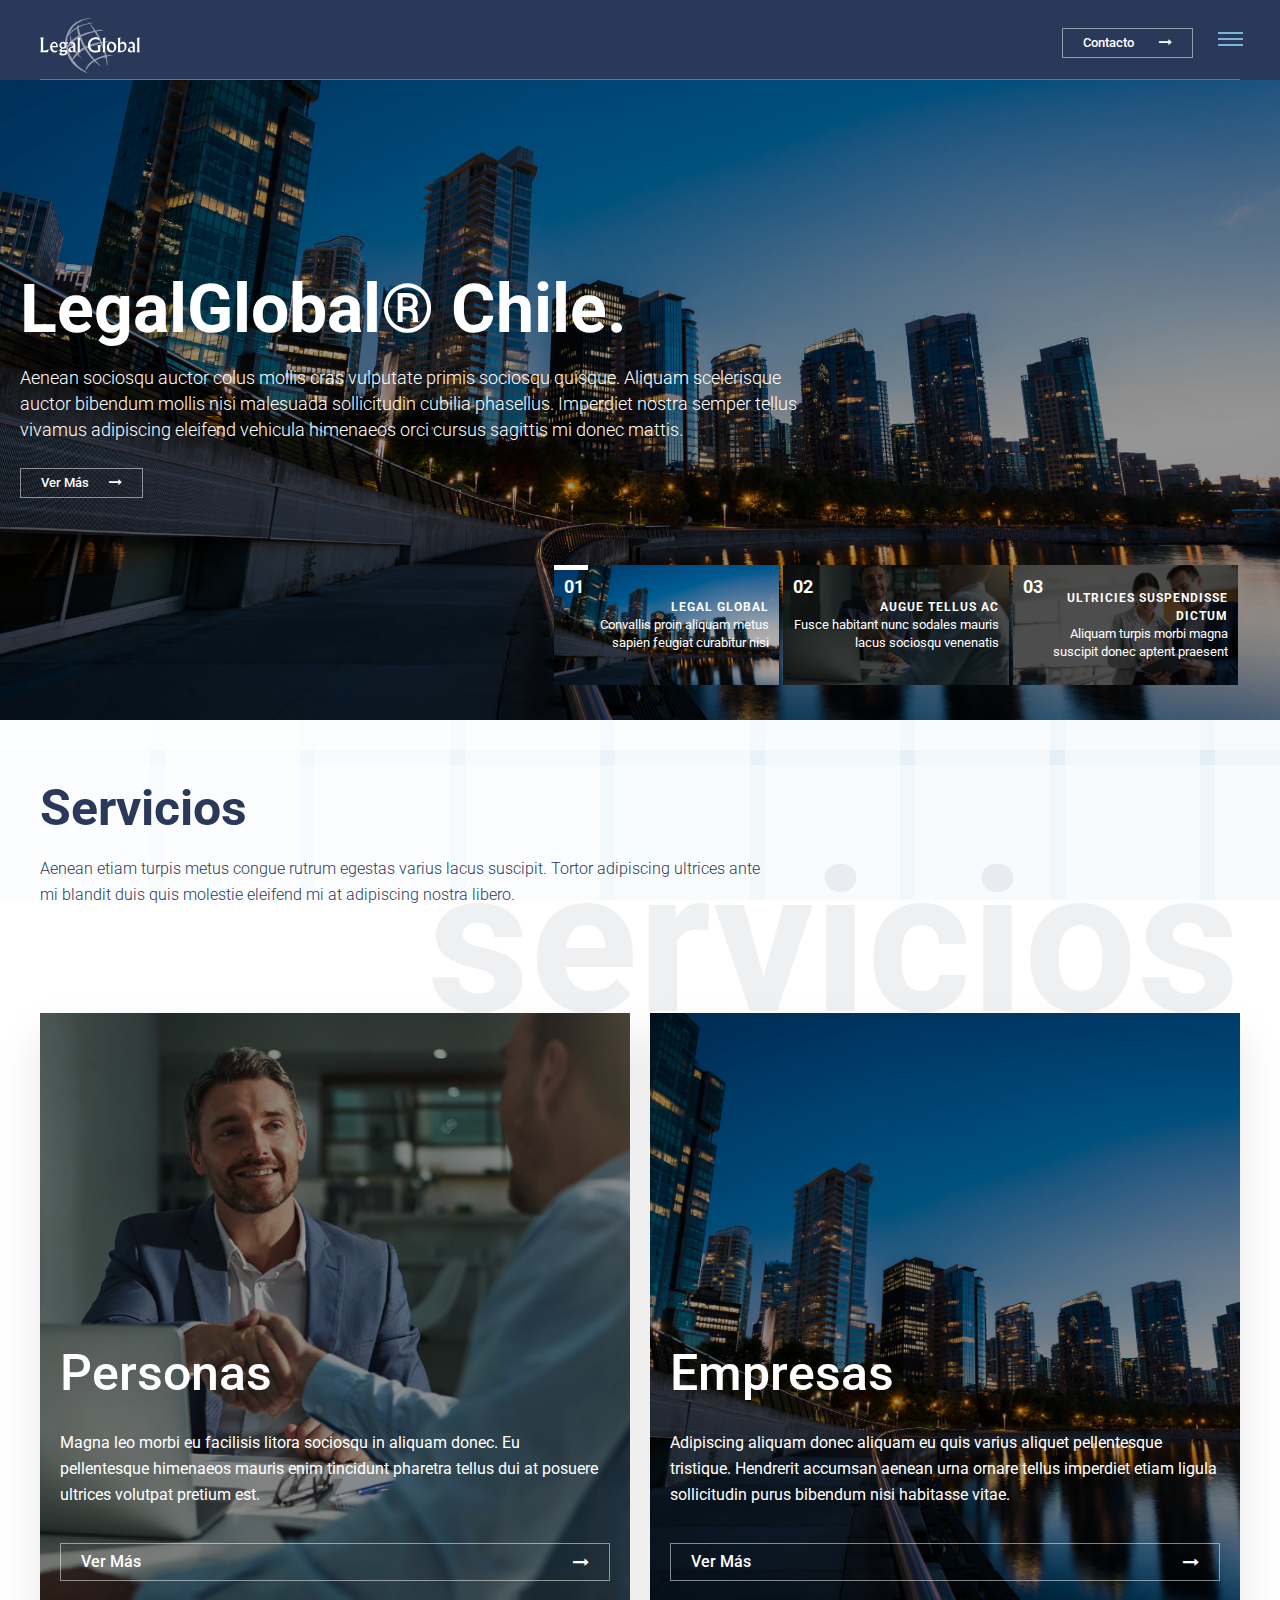
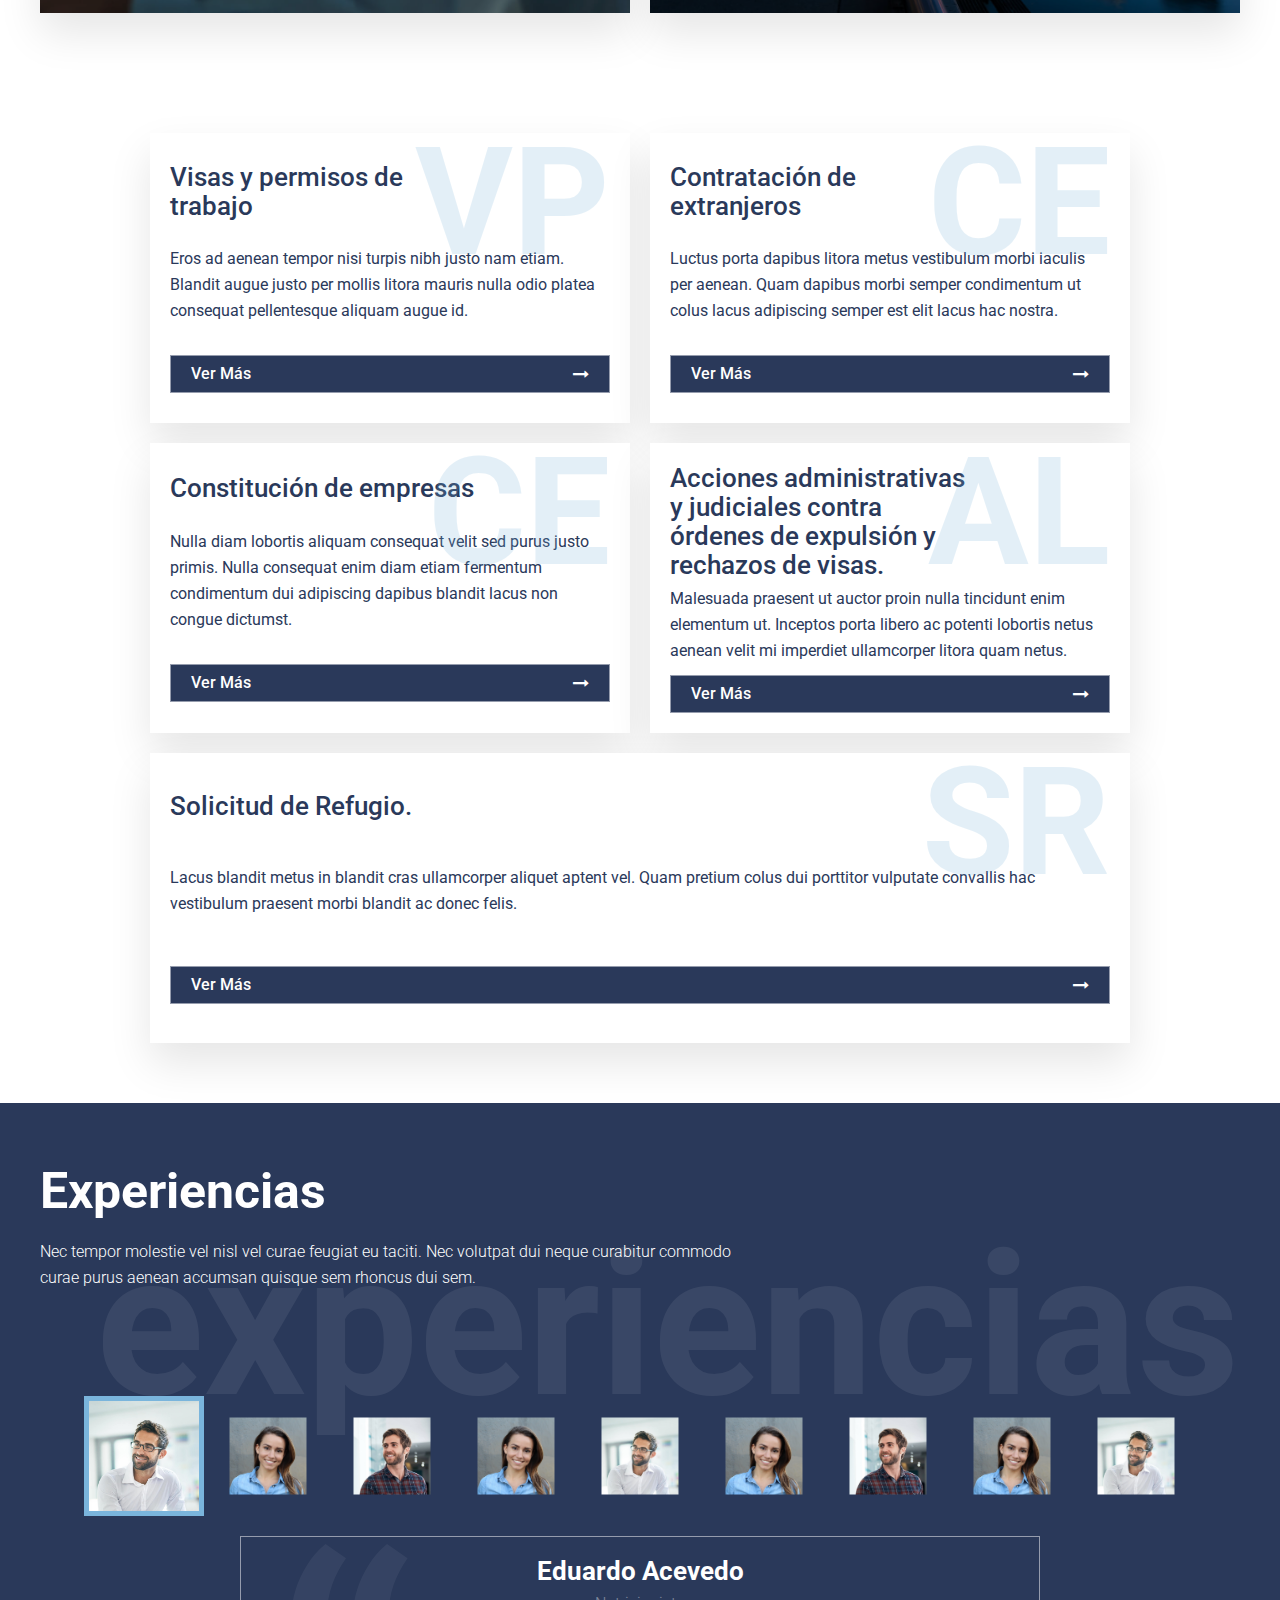
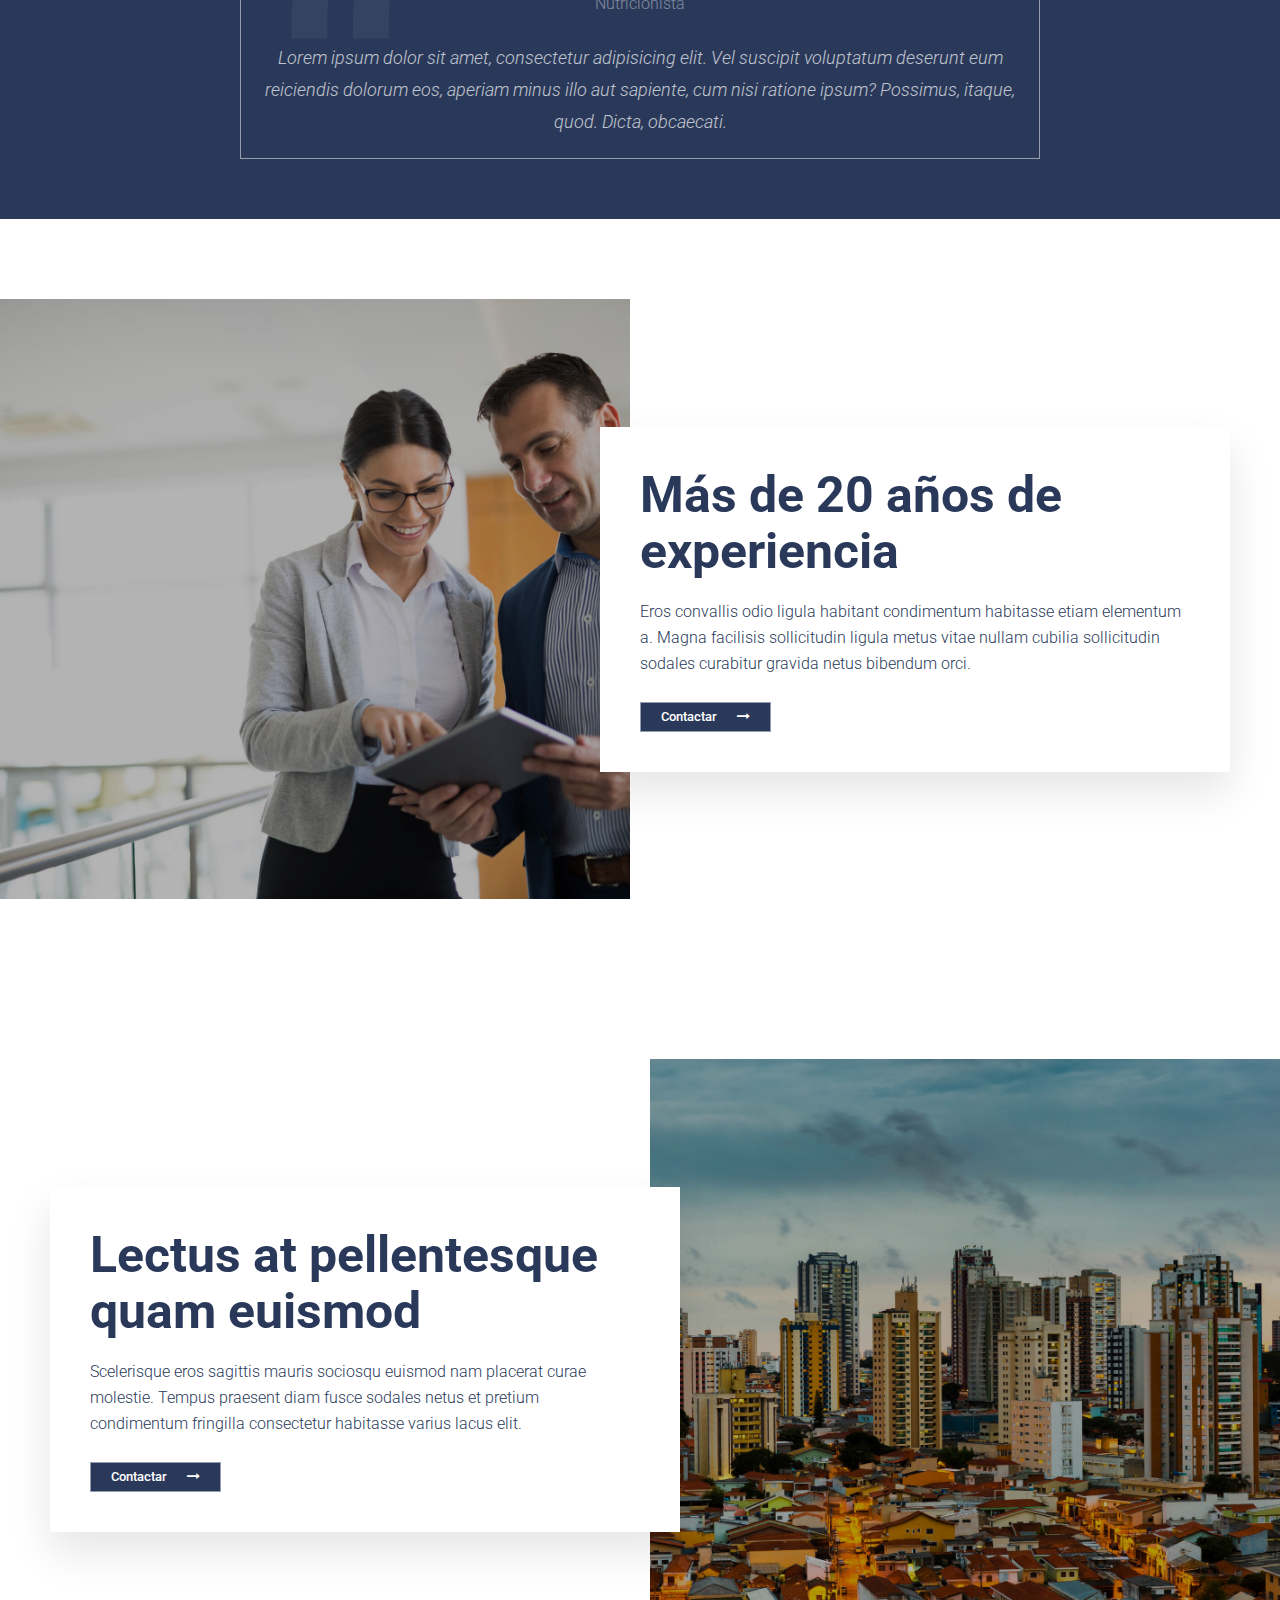
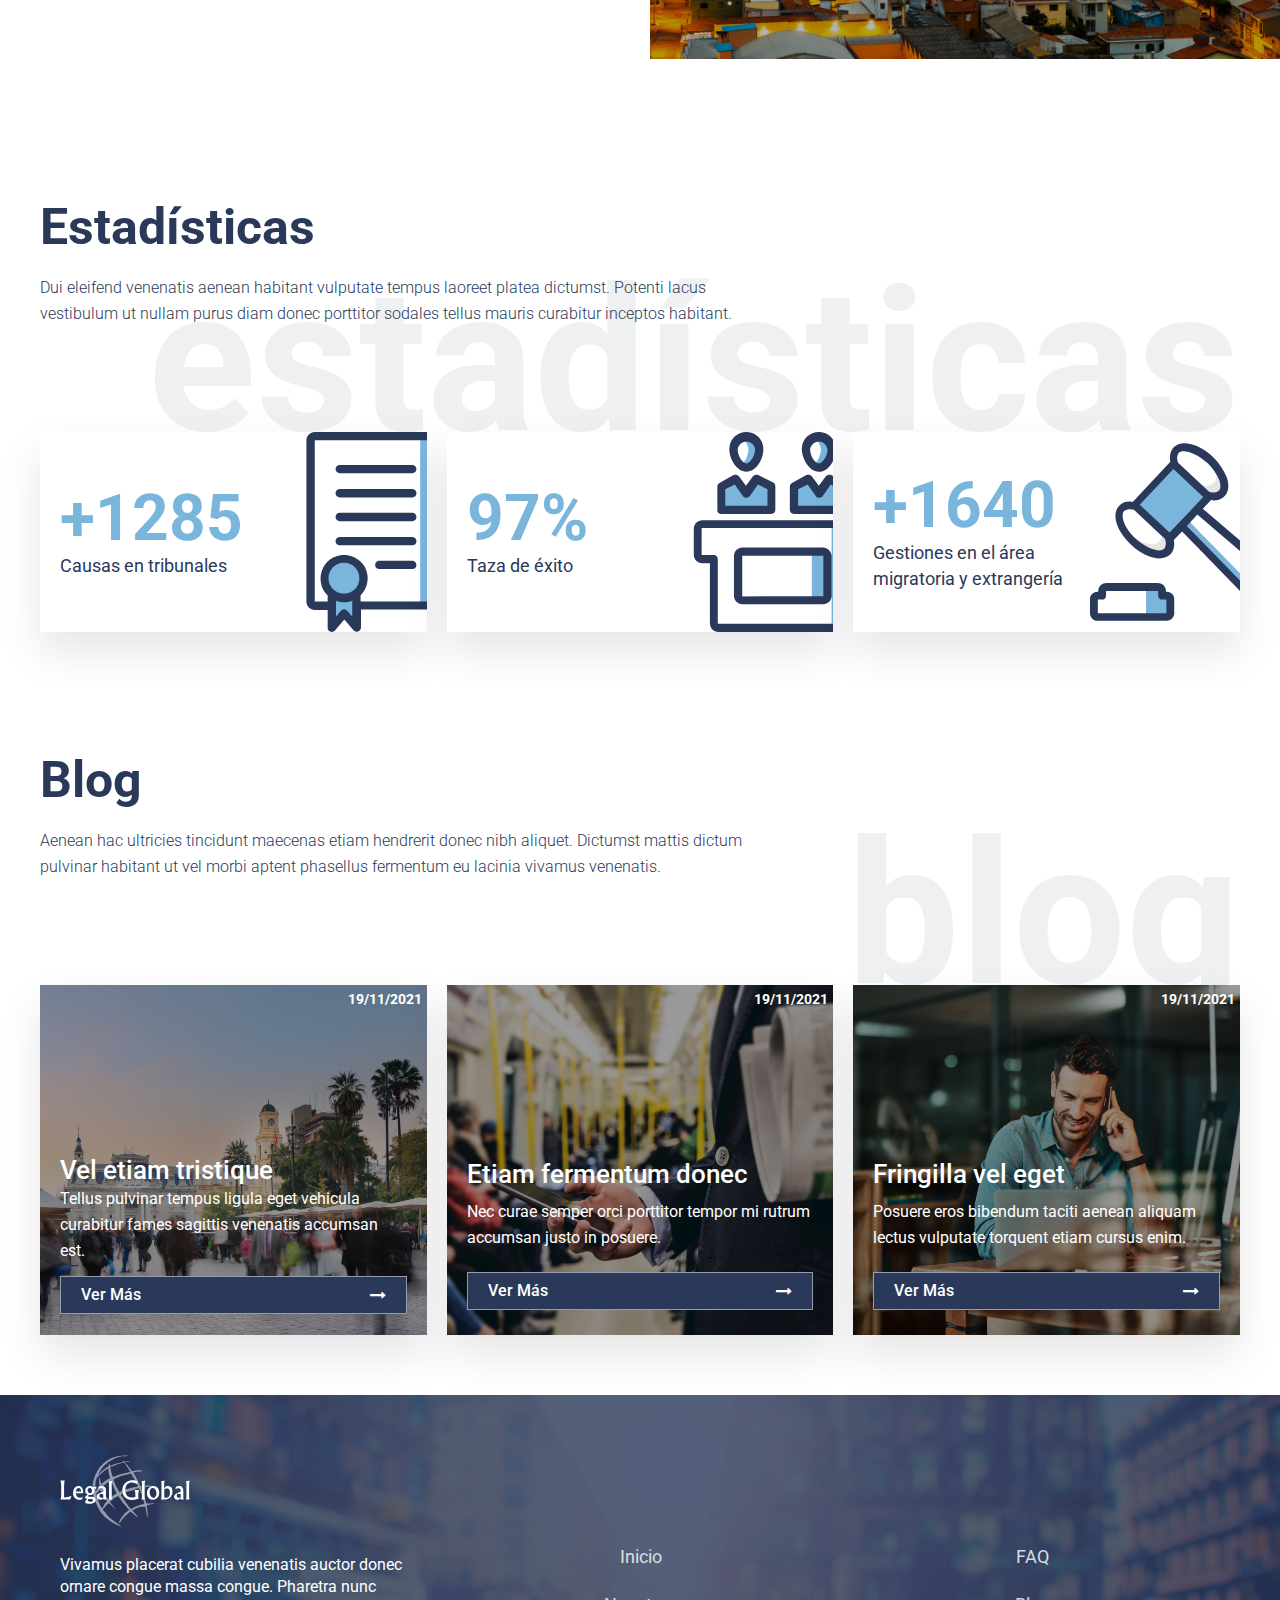
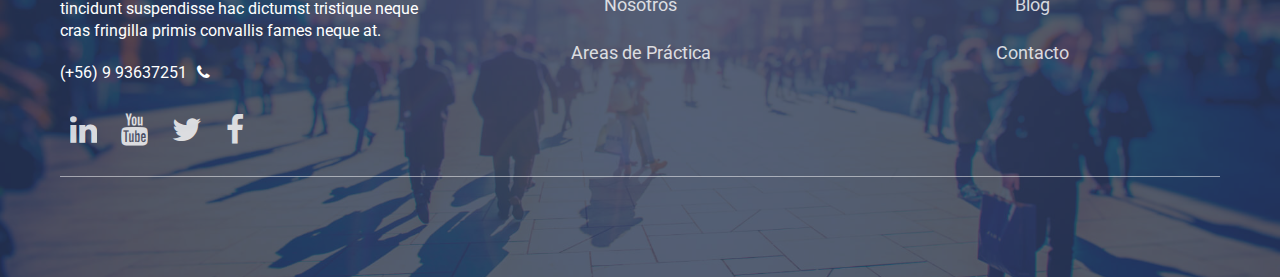
==== index.html @ b690dcd4 "fi" ====
<!DOCTYPE html>
<html lang="es">
  <head>
    <title>Legal Global</title>
    <meta charset="UTF-8">
    <link href="img/icons/favicon.png" rel="shortcut icon">
    <meta name="viewport" content="width=device-width, initial-scale=1, maximum-scale=1">
    <link href="css/main.css?v=54779" rel="stylesheet" type="text/css">
    <script src="js/main.js?v=54779" type="text/javascript"></script>
    <!-- Meta tags facebook-->
    <meta property="og:title" content="Growthost, más que un hosting, un buen servicio para empresas.">
    <meta property="og:description" content="Preocupese de su negocio, ya que nosotros nos preocupamos que el sitio web funcione de una manera rápida, segura y con el mejor performance posible.">
    <meta property="og:image" content="#">
    <!-- Meta tags twitter cards-->
    <meta name="twitter:card" content="summary_large_image">
    <meta name="twitter:title" content="Growthost, más que un hosting, un buen servicio para empresas.">
    <meta name="twitter:description" content="Preocupese de su negocio, ya que nosotros nos preocupamos que el sitio web funcione de una manera rápida, segura y con el mejor performance posible.">
    <meta name="twitter:image" content="#">
    <link rel="preconnect" href="https://fonts.gstatic.com">
    <link href="https://fonts.googleapis.com/css2?family=Roboto:wght@300;400;500;700&amp;display=swap" rel="stylesheet">
    <!--[if lt IE 9]> <script src="http://html5shiv.googlecode.com/svn/trunk/html5.js"></script> <![endif]-->
    
  </head>
  <body>
    <header>
      <div class="header__primary">
        <div class="header__wrap">
          <div class="header__inner">
            <div class="header__logo"><a href="index.html"><img src="img/icons/logo-legal-global.svg"></a></div>
            <div class="header__nav">
              <div class="header__nav__bg"></div>
              <div class="header__nav__nav">
                <div class="header__nav__close">
                  <div></div>
                  <div></div>
                </div>
                <div class="header__nav__back">
                  <div></div>
                  <div></div>
                  <div></div>
                </div>
                <nav>
                  <ul>
                    <li><a href="index.html" class="current">Inicio</a></li>
                    <li><a href="aboutus.html">Nosotros</a></li>
                    <li><a href="areas.html">Areas de práctica</a></li>
                    <li><a href="faq.html">FAQ</a></li>
                    <li><a href="news.html">Blog</a></li>
                  </ul>
                </nav>
              </div>
            </div>
            <div class="header__right">
              <div class="header__item header__item--social"><a href="contact.html" class="btn btn--header">Contacto<span class="fa fa-long-arrow-right"></span></a></div>
              <div class="header__item header__item--ham">
                <div class="header__ham"><span></span><span></span><span></span></div>
              </div>
            </div>
          </div>
        </div>
      </div>
    </header>
    <div id="sections">
      <section class="section--main">
        <!--.section__video
        video#myvideo(playsinline autoplay muted loop)
        	source(src="videos/video_1.mp4" type="video/mp4")
        
        -->
        <div class="carousel">
          <div class="section-slider_slides">
            <div class="carousel-contents">
              <div class="carousel-content">
                <div class="section__bg">
                  <div class="bg"><img src="img/uploads/2.jpg"></div>
                </div>
                <div class="section__wrap section__wrap--main">
                  <div class="section__body">
                    <div class="section__body__va">
                      <h1 class="section__title">LegalGlobal® Chile.</h1>
                      <p class="section__description">Aenean sociosqu auctor colus mollis cras vulputate primis sociosqu quisque. Aliquam scelerisque auctor bibendum mollis nisi malesuada sollicitudin cubilia phasellus. Imperdiet nostra semper tellus vivamus adipiscing eleifend vehicula himenaeos orci cursus sagittis mi donec mattis.
                      </p>
                      <div class="section__buttons"><a href="#" class="btn btn--transparent">Ver más<span class="fa fa-long-arrow-right"></span></a></div>
                    </div>
                  </div>
                </div>
              </div>
              <div class="carousel-content">
                <div class="section__bg">
                  <div class="bg"><img src="img/uploads/1.jpg"></div>
                </div>
                <div class="section__wrap section__wrap--main">
                  <div class="section__body">
                    <div class="section__body__va">
                      <h1 class="section__title">Id nisi orci
                      </h1>
                      <p class="section__description">Litora nibh quis curabitur pharetra venenatis phasellus donec hendrerit sem. Erat sociosqu nostra ultrices turpis quisque donec suscipit quisque et. Quis ac euismod feugiat vulputate proin colus felis cubilia congue a proin eleifend turpis odio.
                      </p>
                      <div class="section__buttons"><a href="#" class="btn btn--transparent">Ver más<span class="fa fa-long-arrow-right"></span></a></div>
                    </div>
                  </div>
                </div>
              </div>
              <div class="carousel-content">
                <div class="section__bg">
                  <div class="bg"><img src="img/uploads/4.jpg"></div>
                </div>
                <div class="section__wrap section__wrap--main">
                  <div class="section__body">
                    <div class="section__body__va">
                      <h1 class="section__title">Nostra mauris odio
                      </h1>
                      <p class="section__description">Commodo velit mollis ac consequat urna vehicula lacinia id ultrices. Nostra consequat nulla arcu semper dictumst suscipit sed ultricies tellus. Massa colus molestie primis lobortis turpis mattis consectetur ligula dictum potenti rhoncus ad vel ultricies.
                      </p>
                      <div class="section__buttons"><a href="#" class="btn btn--transparent">Ver más<span class="fa fa-long-arrow-right"></span></a></div>
                    </div>
                  </div>
                </div>
              </div>
            </div>
            <div class="section-slider__thumbs section__thumbs">
              <div class="carousel-thumbnails">
                <div class="cols cols--0">
                  <div class="col-xs-4 col-md-4 col-lg-4 carousel-thumbnail">
                    <div class="section__thumb">
                      <div class="section__thumb__bg">
                        <div class="bg"><img src="img/uploads/2.jpg"></div>
                      </div>
                      <div class="section__thumb__bar"></div>
                      <div class="section__thumb__body">
                        <div class="section__thumb__title">Legal Global</div>
                        <div class="section__thumb__description">Convallis proin aliquam metus sapien feugiat curabitur nisi
                        </div>
                      </div>
                      <div class="section__thumb__number">01</div>
                    </div>
                  </div>
                  <div class="col-xs-4 col-md-4 col-lg-4 carousel-thumbnail">
                    <div class="section__thumb">
                      <div class="section__thumb__bg">
                        <div class="bg"><img src="img/uploads/1.jpg"></div>
                      </div>
                      <div class="section__thumb__bar"></div>
                      <div class="section__thumb__body">
                        <div class="section__thumb__title">Augue tellus ac
                        </div>
                        <div class="section__thumb__description">Fusce habitant nunc sodales mauris lacus sociosqu venenatis
                        </div>
                      </div>
                      <div class="section__thumb__number">02</div>
                    </div>
                  </div>
                  <div class="col-xs-4 col-md-4 col-lg-4 carousel-thumbnail">
                    <div class="section__thumb">
                      <div class="section__thumb__bg">
                        <div class="bg"><img src="img/uploads/4.jpg"></div>
                      </div>
                      <div class="section__thumb__bar"></div>
                      <div class="section__thumb__body">
                        <div class="section__thumb__title">Ultricies suspendisse dictum
                        </div>
                        <div class="section__thumb__description">Aliquam turpis morbi magna suscipit donec aptent praesent
                        </div>
                      </div>
                      <div class="section__thumb__number">03</div>
                    </div>
                  </div>
                </div>
              </div>
            </div>
          </div>
        </div>
      </section>
      <section class="section--boxs">
        <div class="section__wrap">
          <div class="section__header">
            <h3 class="section__title">Servicios</h3>
            <div class="section__description">Aenean etiam turpis metus congue rutrum egestas varius lacus suscipit. Tortor adipiscing ultrices ante mi blandit duis quis molestie eleifend mi at adipiscing nostra libero.
            </div>
            <div class="section__letters">servicios</div>
          </div>
          <div class="section__body">
            <div class="cols">
              <div class="col-md-6">
                <article class="article--box article--box--max">
                  <div class="article__bg">
                    <div class="bg"><img src="img/uploads/1.jpg"></div>
                  </div>
                  <div class="article__body">
                    <h2 class="h3 article__title">Personas</h2>
                    <p class="article__description">Magna leo morbi eu facilisis litora sociosqu in aliquam donec. Eu pellentesque himenaeos mauris enim tincidunt pharetra tellus dui at posuere ultrices volutpat pretium est.
                    </p><a href="single-service.html" class="btn btn--md btn--transparent">Ver más<span class="fa fa-long-arrow-right">		</span></a>
                  </div>
                </article>
              </div>
              <div class="col-md-6">
                <article class="article--box article--box--max">
                  <div class="article__bg">
                    <div class="bg"><img src="img/uploads/2.jpg"></div>
                  </div>
                  <div class="article__body">
                    <h2 class="h3 article__title">Empresas</h2>
                    <p class="article__description">Adipiscing aliquam donec aliquam eu quis varius aliquet pellentesque tristique. Hendrerit accumsan aenean urna ornare tellus imperdiet etiam ligula sollicitudin purus bibendum nisi habitasse vitae.
                    </p><a href="single-service.html" class="btn btn--md btn--transparent">Ver más<span class="fa fa-long-arrow-right"></span></a>
                  </div>
                </article>
              </div>
            </div>
          </div>
        </div>
      </section>
      <section class="section--boxs">
        <div class="section__wrap section--md">
          <div class="cols">
            <div class="col-md-6">
              <article class="article--box">
                <div class="article__body">
                  <h4 class="article__title">Visas y permisos de trabajo</h4><span class="article__letters">VP</span>
                  <p class="article__description">Eros ad aenean tempor nisi turpis nibh justo nam etiam. Blandit augue justo per mollis litora mauris nulla odio platea consequat pellentesque aliquam augue id.
                  </p><a href="single-service.html" class="btn btn--md">Ver más<span class="fa fa-long-arrow-right">		</span></a>
                </div>
              </article>
            </div>
            <div class="col-md-6">
              <article class="article--box">
                <div class="article__body">
                  <h4 class="article__title">Contratación de extranjeros</h4><span class="article__letters">CE</span>
                  <p class="article__description">Luctus porta dapibus litora metus vestibulum morbi iaculis per aenean. Quam dapibus morbi semper condimentum ut colus lacus adipiscing semper est elit lacus hac nostra.
                  </p><a href="single-service.html" class="btn btn--md">Ver más<span class="fa fa-long-arrow-right">		</span></a>
                </div>
              </article>
            </div>
            <div class="col-md-6">
              <article class="article--box">
                <div class="article__body">
                  <h4 class="article__title">Constitución de empresas</h4><span class="article__letters">CE</span>
                  <p class="article__description">Nulla diam lobortis aliquam consequat velit sed purus justo primis. Nulla consequat enim diam etiam fermentum condimentum dui adipiscing dapibus blandit lacus non congue dictumst.
                  </p><a href="single-service.html" class="btn btn--md">Ver más<span class="fa fa-long-arrow-right">		</span></a>
                </div>
              </article>
            </div>
            <div class="col-md-6">
              <article class="article--box">
                <div class="article__body">
                  <h4 class="article__title">Acciones administrativas y judiciales contra órdenes de expulsión y rechazos de visas.</h4><span class="article__letters">AL</span>
                  <p class="article__description">Malesuada praesent ut auctor proin nulla tincidunt enim elementum ut. Inceptos porta libero ac potenti lobortis netus aenean velit mi imperdiet ullamcorper litora quam netus.
                  </p><a href="single-service.html" class="btn btn--md">Ver más<span class="fa fa-long-arrow-right"></span></a>
                </div>
              </article>
            </div>
            <div class="col-md-12">
              <article class="article--box">
                <div class="article__body">
                  <h4 class="article__title">Solicitud de Refugio.</h4><span class="article__letters">SR</span>
                  <p class="article__description">Lacus blandit metus in blandit cras ullamcorper aliquet aptent vel. Quam pretium colus dui porttitor vulputate convallis hac vestibulum praesent morbi blandit ac donec felis.
                  </p><a href="single-service.html" class="btn btn--md">Ver más<span class="fa fa-long-arrow-right"></span></a>
                </div>
              </article>
            </div>
          </div>
        </div>
      </section>
      <section class="section--testimonies section--dark">
        <div class="section__wrap section__wrap--md">
          <div class="section__header">
            <h3 class="section__title">Experiencias</h3>
            <div class="section__description">Nec tempor molestie vel nisl vel curae feugiat eu taciti. Nec volutpat dui neque curabitur commodo curae purus aenean accumsan quisque sem rhoncus dui sem.
            </div>
            <div class="section__letters">experiencias</div>
          </div>
          <div class="section__body">
            <div class="section__avatars">
              <div class="section__avatar current"><img src="img/avatar/1.jpg"></div>
              <div class="section__avatar"><img src="img/avatar/2.jpg"></div>
              <div class="section__avatar"><img src="img/avatar/3.jpg"></div>
              <div class="section__avatar"><img src="img/avatar/2.jpg"></div>
              <div class="section__avatar"><img src="img/avatar/1.jpg"></div>
              <div class="section__avatar"><img src="img/avatar/2.jpg"></div>
              <div class="section__avatar"><img src="img/avatar/3.jpg"></div>
              <div class="section__avatar"><img src="img/avatar/2.jpg"></div>
              <div class="section__avatar"><img src="img/avatar/1.jpg"></div>
            </div>
            <div class="section__testimonies">
              <div class="section__testimony in">
                <div class="section__testimony--header">
                  <h4 class="section__title">Eduardo Acevedo</h4>
                  <p class="section__description">Nutricionista</p>
                </div>
                <div class="section__testimony--body">
                  <p class="section__description"> Lorem ipsum dolor sit amet, consectetur adipisicing elit. Vel suscipit voluptatum deserunt eum reiciendis dolorum eos, aperiam minus illo aut sapiente, cum nisi ratione ipsum? Possimus, itaque, quod. Dicta, obcaecati.</p>
                </div>
              </div>
              <div class="section__testimony out">
                <div class="section__testimony--header">
                  <h4 class="section__title">Jacqueline Cuevas</h4>
                  <p class="section__description">Nutricionista</p>
                </div>
                <div class="section__testimony--body">
                  <p class="section__description"> Lorem ipsum dolor sit amet, consectetur adipisicing elit. Ad illum blanditiis porro quam vitae consectetur veritatis beatae aspernatur, dicta est animi, molestias itaque nihil rem unde, possimus temporibus ipsum cumque!</p>
                </div>
              </div>
              <div class="section__testimony out">
                <div class="section__testimony--header">
                  <h4 class="section__title">Eduardo Acevedo</h4>
                  <p class="section__description">Director</p>
                </div>
                <div class="section__testimony--body">
                  <p class="section__description"> Lorem ipsum dolor sit amet, consectetur adipisicing elit. Dignissimos cumque, quas amet quisquam quidem voluptatibus aspernatur nam! Eius cupiditate, quia ad quaerat vero, reprehenderit nostrum, est modi id minus maxime.</p>
                </div>
              </div>
              <div class="section__testimony out">
                <div class="section__testimony--header">
                  <h4 class="section__title">Jacqueline Cuevas</h4>
                  <p class="section__description">Director</p>
                </div>
                <div class="section__testimony--body">
                  <p class="section__description"> Lorem ipsum dolor sit amet, consectetur adipisicing elit. Eveniet minus et maiores fugit inventore animi, dolores delectus, praesentium libero repudiandae error atque. Animi dolores incidunt ad repellendus eaque placeat, architecto.</p>
                </div>
              </div>
              <div class="section__testimony out">
                <div class="section__testimony--header">
                  <h4 class="section__title">Eduardo Acevedo</h4>
                  <p class="section__description">Director</p>
                </div>
                <div class="section__testimony--body">
                  <p class="section__description"> Lorem ipsum dolor sit amet, consectetur adipisicing elit. Dolores quidem odio minima eaque quo voluptate, quos provident reprehenderit dolor neque iste nostrum, blanditiis ipsum, pariatur eius eligendi velit in adipisci.</p>
                </div>
              </div>
              <div class="section__testimony out">
                <div class="section__testimony--header">
                  <h4 class="section__title">Jacqueline Cuevas</h4>
                  <p class="section__description">Director</p>
                </div>
                <div class="section__testimony--body">
                  <p class="section__description"> Lorem ipsum dolor sit amet, consectetur adipisicing elit. Ad illum blanditiis porro quam vitae consectetur veritatis beatae aspernatur, dicta est animi, molestias itaque nihil rem unde, possimus temporibus ipsum cumque!</p>
                </div>
              </div>
              <div class="section__testimony out">
                <div class="section__testimony--header">
                  <h4 class="section__title">Eduardo Acevedo</h4>
                  <p class="section__description">Director</p>
                </div>
                <div class="section__testimony--body">
                  <p class="section__description"> Lorem ipsum dolor sit amet, consectetur adipisicing elit. Dignissimos cumque, quas amet quisquam quidem voluptatibus aspernatur nam! Eius cupiditate, quia ad quaerat vero, reprehenderit nostrum, est modi id minus maxime.</p>
                </div>
              </div>
              <div class="section__testimony out">
                <div class="section__testimony--header">
                  <h4 class="section__title">Jacqueline Cuevas</h4>
                  <p class="section__description">Director</p>
                </div>
                <div class="section__testimony--body">
                  <p class="section__description"> Lorem ipsum dolor sit amet, consectetur adipisicing elit. Eveniet minus et maiores fugit inventore animi, dolores delectus, praesentium libero repudiandae error atque. Animi dolores incidunt ad repellendus eaque placeat, architecto.</p>
                </div>
              </div>
              <div class="section__testimony out">
                <div class="section__testimony--header">
                  <h4 class="section__title">Eduardo Acevedo</h4>
                  <p class="section__description">Director</p>
                </div>
                <div class="section__testimony--body">
                  <p class="section__description"> Lorem ipsum dolor sit amet, consectetur adipisicing elit. Dolores quidem odio minima eaque quo voluptate, quos provident reprehenderit dolor neque iste nostrum, blanditiis ipsum, pariatur eius eligendi velit in adipisci.</p>
                </div>
              </div>
            </div>
          </div>
        </div>
      </section>
      <section class="section--media">
        <div class="section__body">
          <div class="cols">
            <div class="section__flex">
              <div class="col-md-6">
                <div class="section__bg">
                  <div class="bg"><img src="img/uploads/4.jpg"></div>
                </div>
              </div>
              <div class="col-md-6">
                <div class="section__content">
                  <h3 class="section__title">Más de 20 años de experiencia</h3>
                  <p class="section__description">Eros convallis odio ligula habitant condimentum habitasse etiam elementum a. Magna facilisis sollicitudin ligula metus vitae nullam cubilia sollicitudin sodales curabitur gravida netus bibendum orci.
                  </p><a href="#" class="btn">Contactar<span class="fa fa-long-arrow-right"></span></a>
                </div>
              </div>
            </div>
          </div>
        </div>
      </section>
      <section class="section--media section--media--invert">
        <div class="section__body">
          <div class="cols">
            <div class="section__flex">
              <div class="col-md-6 col-md-push-6">
                <div class="section__bg">
                  <div class="bg"><img src="img/uploads/5.jpg"></div>
                </div>
              </div>
              <div class="col-md-6 col-md-pull-6">
                <div class="section__content">
                  <h3 class="section__title">Lectus at pellentesque quam euismod
                  </h3>
                  <p class="section__description">Scelerisque eros sagittis mauris sociosqu euismod nam placerat curae molestie. Tempus praesent diam fusce sodales netus et pretium condimentum fringilla consectetur habitasse varius lacus elit.
                  </p><a href="#" class="btn">Contactar<span class="fa fa-long-arrow-right"></span></a>
                </div>
              </div>
            </div>
          </div>
        </div>
      </section>
      <section class="section--stats">
        <div class="section__wrap">
          <div class="section__header">
            <h3 class="section__title">Estadísticas</h3>
            <div class="section__description">Dui eleifend venenatis aenean habitant vulputate tempus laoreet platea dictumst. Potenti lacus vestibulum ut nullam purus diam donec porttitor sodales tellus mauris curabitur inceptos habitant.
            </div>
            <div class="section__letters">estadísticas</div>
          </div>
          <div class="section__body">
            <div class="cols">
              <div class="col-md-4">
                <article class="article--stat">
                  <div class="article__icon"><img src="img/icons/1.svg"></div>
                  <div class="article__body"><span class="article__number">+1285</span>
                    <p class="article__description">Causas en tribunales</p>
                  </div>
                </article>
              </div>
              <div class="col-md-4">
                <article class="article--stat">
                  <div class="article__icon"><img src="img/icons/2.svg"></div>
                  <div class="article__body"><span class="article__number">97%</span>
                    <p class="article__description">Taza de éxito</p>
                  </div>
                </article>
              </div>
              <div class="col-md-4">
                <article class="article--stat">
                  <div class="article__icon"><img src="img/icons/3.svg"></div>
                  <div class="article__body"><span class="article__number">+1640</span>
                    <p class="article__description">Gestiones en el área migratoria y extrangería</p>
                  </div>
                </article>
              </div>
            </div>
          </div>
        </div>
      </section>
      <section class="section--blog">
        <div class="section__wrap">
          <div class="section__header">
            <h3 class="section__title">Blog</h3>
            <div class="section__description">Aenean hac ultricies tincidunt maecenas etiam hendrerit donec nibh aliquet. Dictumst mattis dictum pulvinar habitant ut vel morbi aptent phasellus fermentum eu lacinia vivamus venenatis.
            </div>
            <div class="section__letters">blog</div>
          </div>
          <div class="section__body">
            <div class="cols">
              <div class="col-md-4">
                <article class="article--blog"><span class="article__date">19/11/2021</span>
                  <div class="article__bg">
                    <div class="bg"><img src="img/uploads/7.jpg"></div>
                  </div>
                  <div class="article__body">
                    <h4 class="article__title">Vel etiam tristique
                    </h4>
                    <p class="article__description">Tellus pulvinar tempus ligula eget vehicula curabitur fames sagittis venenatis accumsan est.
                    </p><a href="single-new.html" class="btn btn--md">Ver más<span class="fa fa-long-arrow-right"></span></a>
                  </div>
                </article>
              </div>
              <div class="col-md-4">
                <article class="article--blog"><span class="article__date">19/11/2021</span>
                  <div class="article__bg">
                    <div class="bg"><img src="img/uploads/8.jpg"></div>
                  </div>
                  <div class="article__body">
                    <h4 class="article__title">Etiam fermentum donec
                    </h4>
                    <p class="article__description">Nec curae semper orci porttitor tempor mi rutrum accumsan justo in posuere.
                    </p><a href="single-new.html" class="btn btn--md">Ver más<span class="fa fa-long-arrow-right"></span></a>
                  </div>
                </article>
              </div>
              <div class="col-md-4">
                <article class="article--blog"><span class="article__date">19/11/2021</span>
                  <div class="article__bg">
                    <div class="bg"><img src="img/uploads/9.jpg"></div>
                  </div>
                  <div class="article__body">
                    <h4 class="article__title">Fringilla vel eget
                    </h4>
                    <p class="article__description">Posuere eros bibendum taciti aenean aliquam lectus vulputate torquent etiam cursus enim.
                    </p><a href="single-new.html" class="btn btn--md">Ver más<span class="fa fa-long-arrow-right"></span></a>
                  </div>
                </article>
              </div>
            </div>
          </div>
        </div>
      </section>
    </div>
    <footer>
      <div class="footer__bg">
        <div class="bg"><img src="img/uploads/3.jpg"></div>
      </div>
      <div class="footer__wrap">
        <div class="footer__links footer_links--primary">
          <div class="cols">
            <div class="footer__flex">
              <div class="col-sm-6 col-md-4">
                <div class="footer__logo"><img src="img/icons/logo-legal-global.svg"></div>
                <div class="footer__links__contact">
                  <p class="footer__description">Vivamus placerat cubilia venenatis auctor donec ornare congue massa congue. Pharetra nunc tincidunt suspendisse hac dictumst tristique neque cras fringilla primis convallis fames neque at.
                  </p>
                  <p class="footer__description">(+56) 9 93637251<span class="fa fa-phone"></span></p>
                </div>
                <div class="footer__social">
                  <ul>
                    <li><a href="#"><span class="fa fa-linkedin"></span></a></li>
                    <li><a href="#"><span class="fa fa-youtube"></span></a></li>
                    <li><a href="#"><span class="fa fa-twitter"></span></a></li>
                    <li><a href="#"><span class="fa fa-facebook"></span></a></li>
                  </ul>
                </div>
              </div>
              <div class="col-sm-6 col-md-8">
                <div class="footer__links__list">
                  <ul>
                    <li><a href="index.html">Inicio</a></li>
                    <li><a href="#">Nosotros</a></li>
                    <li><a href="#">Areas de Práctica</a></li>
                    <li><a href="#">FAQ</a></li>
                    <li><a href="#">Blog</a></li>
                    <li><a href="#">Contacto</a></li>
                  </ul>
                </div>
              </div>
            </div>
            <div class="col-xs-12">
              <div class="footer__info"></div>
            </div>
          </div>
        </div>
      </div>
    </footer>
  </body>
</html>
---- css/main.css ----
.clearfix:after,.clearfix:before{content:" ";display:table}.clearfix:after{clear:both}.pull-right{float:right!important}.pull-left{float:left!important}.hide{display:none!important}.show{display:block!important}.invisible{visibility:hidden}.hidden{display:none!important}.affix{position:fixed}*{margin:0;padding:0;border:0;outline:0;-moz-box-sizing:border-box;box-sizing:border-box}body{-webkit-font-smoothing:antialiased;background-color:#fff;background-image:url("data:image/svg+xml,%3Csvg xmlns='http://www.w3.org/2000/svg' width='100%25' height='100%25' viewBox='0 0 100 60'%3E%3Cg fill-opacity='0.06'%3E%3Crect fill='%23ffffff' width='11' height='11'/%3E%3Crect fill='%23fdfefe' x='10' width='11' height='11'/%3E%3Crect fill='%23fbfcfe' y='10' width='11' height='11'/%3E%3Crect fill='%23f9fbfd' x='20' width='11' height='11'/%3E%3Crect fill='%23f6fafd' x='10' y='10' width='11' height='11'/%3E%3Crect fill='%23f4f9fc' y='20' width='11' height='11'/%3E%3Crect fill='%23f2f7fb' x='30' width='11' height='11'/%3E%3Crect fill='%23f0f6fb' x='20' y='10' width='11' height='11'/%3E%3Crect fill='%23eef5fa' x='10' y='20' width='11' height='11'/%3E%3Crect fill='%23ecf3fa' y='30' width='11' height='11'/%3E%3Crect fill='%23eaf2f9' x='40' width='11' height='11'/%3E%3Crect fill='%23e8f1f9' x='30' y='10' width='11' height='11'/%3E%3Crect fill='%23e5f0f8' x='20' y='20' width='11' height='11'/%3E%3Crect fill='%23e3eef7' x='10' y='30' width='11' height='11'/%3E%3Crect fill='%23e1edf7' y='40' width='11' height='11'/%3E%3Crect fill='%23dfecf6' x='50' width='11' height='11'/%3E%3Crect fill='%23ddeaf6' x='40' y='10' width='11' height='11'/%3E%3Crect fill='%23dbe9f5' x='30' y='20' width='11' height='11'/%3E%3Crect fill='%23d8e8f4' x='20' y='30' width='11' height='11'/%3E%3Crect fill='%23d6e7f4' x='10' y='40' width='11' height='11'/%3E%3Crect fill='%23d4e5f3' y='50' width='11' height='11'/%3E%3Crect fill='%23d2e4f3' x='60' width='11' height='11'/%3E%3Crect fill='%23d0e3f2' x='50' y='10' width='11' height='11'/%3E%3Crect fill='%23cee2f1' x='40' y='20' width='11' height='11'/%3E%3Crect fill='%23cbe0f1' x='30' y='30' width='11' height='11'/%3E%3Crect fill='%23c9dff0' x='20' y='40' width='11' height='11'/%3E%3Crect fill='%23c7def0' x='10' y='50' width='11' height='11'/%3E%3Crect fill='%23c5ddef' x='70' width='11' height='11'/%3E%3Crect fill='%23c3dbee' x='60' y='10' width='11' height='11'/%3E%3Crect fill='%23c0daee' x='50' y='20' width='11' height='11'/%3E%3Crect fill='%23bed9ed' x='40' y='30' width='11' height='11'/%3E%3Crect fill='%23bcd8ed' x='30' y='40' width='11' height='11'/%3E%3Crect fill='%23bad6ec' x='20' y='50' width='11' height='11'/%3E%3Crect fill='%23b8d5ec' x='80' width='11' height='11'/%3E%3Crect fill='%23b5d4eb' x='70' y='10' width='11' height='11'/%3E%3Crect fill='%23b3d3ea' x='60' y='20' width='11' height='11'/%3E%3Crect fill='%23b1d1ea' x='50' y='30' width='11' height='11'/%3E%3Crect fill='%23afd0e9' x='40' y='40' width='11' height='11'/%3E%3Crect fill='%23accfe9' x='30' y='50' width='11' height='11'/%3E%3Crect fill='%23aacee8' x='90' width='11' height='11'/%3E%3Crect fill='%23a8cce7' x='80' y='10' width='11' height='11'/%3E%3Crect fill='%23a5cbe7' x='70' y='20' width='11' height='11'/%3E%3Crect fill='%23a3cae6' x='60' y='30' width='11' height='11'/%3E%3Crect fill='%23a1c9e6' x='50' y='40' width='11' height='11'/%3E%3Crect fill='%239fc7e5' x='40' y='50' width='11' height='11'/%3E%3Crect fill='%239cc6e4' x='90' y='10' width='11' height='11'/%3E%3Crect fill='%239ac5e4' x='80' y='20' width='11' height='11'/%3E%3Crect fill='%2398c4e3' x='70' y='30' width='11' height='11'/%3E%3Crect fill='%2395c2e3' x='60' y='40' width='11' height='11'/%3E%3Crect fill='%2393c1e2' x='50' y='50' width='11' height='11'/%3E%3Crect fill='%2390c0e1' x='90' y='20' width='11' height='11'/%3E%3Crect fill='%238ebfe1' x='80' y='30' width='11' height='11'/%3E%3Crect fill='%238cbee0' x='70' y='40' width='11' height='11'/%3E%3Crect fill='%2389bce0' x='60' y='50' width='11' height='11'/%3E%3Crect fill='%2387bbdf' x='90' y='30' width='11' height='11'/%3E%3Crect fill='%2384bade' x='80' y='40' width='11' height='11'/%3E%3Crect fill='%2382b9de' x='70' y='50' width='11' height='11'/%3E%3Crect fill='%237fb7dd' x='90' y='40' width='11' height='11'/%3E%3Crect fill='%237db6dd' x='80' y='50' width='11' height='11'/%3E%3Crect fill='%237ab5dc' x='90' y='50' width='11' height='11'/%3E%3C/g%3E%3C/svg%3E");background-attachment:fixed;background-size:cover}body,button,input,select,textarea{font-family:'Roboto',sans-serif;font-size:16px;line-height:22px;color:#000}a,button,input,select,textarea{transition:.2s ease}a{color:#7ab5dc;text-decoration:none}a.a-classic{text-decoration:underline}a:hover,button:hover,input[type=checkbox]:hover,input[type=radio]:hover,label:hover,select:hover{cursor:pointer}.h1,.h2,.h3,.h4,.h5,h1,h2,h3,h4,h5{margin-bottom:20px;font-family:'Roboto',sans-serif;font-weight:700}.cols>div,p{margin-bottom:20px}.h1,h1{font-size:62px;line-height:69px}@media (min-width:960px){.h1,h1{font-size:110px;line-height:122px}}.h2,h2{font-size:50px;line-height:56px}@media (min-width:720px){.h2,h2{font-size:62px;line-height:69px}}.h3,h3{font-size:26px;line-height:29px}@media (min-width:480px){.h3,h3{font-size:50px;line-height:56px}}.h4,h4{font-size:22px;line-height:29px}@media (min-width:480px){.h4,h4{font-size:26px;line-height:29px}}.h5,h5{font-size:20px;line-height:22px}ol,ul{list-style-type:none}img{width:auto;height:auto;margin:0 auto}img,svg{display:block;max-width:100%}.col-lg-1,.col-lg-10,.col-lg-11,.col-lg-12,.col-lg-2,.col-lg-3,.col-lg-4,.col-lg-5,.col-lg-6,.col-lg-7,.col-lg-8,.col-lg-9,.col-md-1,.col-md-10,.col-md-11,.col-md-12,.col-md-2,.col-md-3,.col-md-4,.col-md-5,.col-md-6,.col-md-7,.col-md-8,.col-md-9,.col-sm-1,.col-sm-10,.col-sm-11,.col-sm-12,.col-sm-2,.col-sm-3,.col-sm-4,.col-sm-5,.col-sm-6,.col-sm-7,.col-sm-8,.col-sm-9,.col-xs-1,.col-xs-10,.col-xs-11,.col-xs-12,.col-xs-2,.col-xs-3,.col-xs-4,.col-xs-5,.col-xs-6,.col-xs-7,.col-xs-8,.col-xs-9{position:relative;min-height:1px;padding-left:10px;padding-right:10px}.cols,.row{margin-left:-10px;margin-right:-10px}.row:after,.row:before{content:" ";display:table}.row:after{clear:both}.cols.cols--0:after,.cols.cols--0:before,.cols:after,.cols:before{content:" ";display:table}.cols.cols--0:after,.cols:after{clear:both}.cols>div{-moz-box-sizing:border-box;box-sizing:border-box}.cols:last-child{margin-bottom:-20px}.cols.cols--0{margin-left:0;margin-right:0}.cols.cols--0>div{padding-left:0;padding-right:0;margin-bottom:0}.cols.cols--0:last-child{margin-bottom:0}.cols.cols--sm{margin-left:-5px;margin-right:-5px}.cols.cols--sm:after,.cols.cols--sm:before{content:" ";display:table}.cols.cols--sm:after{clear:both}.cols.cols--sm>div{padding-left:5px;padding-right:5px;margin-bottom:10px}.cols.cols--sm:last-child{margin-bottom:-10px}@media (max-width:720px){.cols.cols--scroll{overflow:auto;-webkit-overflow-scrolling:touch;white-space:nowrap;margin:0 -20px -20px;padding:0 20px 20px}.cols.cols--scroll>div{display:inline-block;vertical-align:top;width:280px;white-space:normal;margin:0;padding:0 5px 0 0}.cols.cols--scroll>div:last-child{margin-right:15px}.cols.cols--min{margin-left:-5px;margin-right:-5px}.cols.cols--min:after,.cols.cols--min:before{content:" ";display:table}.cols.cols--min:after{clear:both}.cols.cols--min>div{padding-left:5px;padding-right:5px;margin-bottom:10px}.cols.cols--min:last-child{margin-bottom:-10px}}@media (min-width:960px){.cols.cols--md{margin-left:-20px;margin-right:-20px}.cols.cols--md:after,.cols.cols--md:before{content:" ";display:table}.cols.cols--md:after{clear:both}.cols.cols--md>div{padding-left:20px;padding-right:20px;margin-bottom:40px}.cols.cols--md:last-child{margin-bottom:-40px}}.cols .col-xs-p20{width:20%;float:left}@media (min-width:480px){.cols .col-sm-p20{width:20%;float:left}}@media (min-width:720px){.cols .col-md-p20{width:20%;float:left}}@media (min-width:960px){.cols .col-lg-p20{width:20%;float:left}}.cols .col-xs-p12{width:12.5%;float:left}@media (min-width:480px){.cols .col-sm-p12{width:12.5%;float:left}}@media (min-width:720px){.cols .col-md-p12{width:12.5%;float:left}}@media (min-width:960px){.cols .col-lg-p12{width:12.5%;float:left}}@media (min-width:1200px){.cols .col-xl-6{width:50%;float:left}}.col-xs-1,.col-xs-10,.col-xs-11,.col-xs-12,.col-xs-2,.col-xs-3,.col-xs-4,.col-xs-5,.col-xs-6,.col-xs-7,.col-xs-8,.col-xs-9{float:left}.col-xs-12{width:100%}.col-xs-11{width:91.66666666666666%}.col-xs-10{width:83.33333333333334%}.col-xs-9{width:75%}.col-xs-8{width:66.66666666666666%}.col-xs-7{width:58.333333333333336%}.col-xs-6{width:50%}.col-xs-5{width:41.66666666666667%}.col-xs-4{width:33.33333333333333%}.col-xs-3{width:25%}.col-xs-2{width:16.666666666666664%}.col-xs-1{width:8.333333333333332%}.col-xs-pull-12{right:100%}.col-xs-pull-11{right:91.66666666666666%}.col-xs-pull-10{right:83.33333333333334%}.col-xs-pull-9{right:75%}.col-xs-pull-8{right:66.66666666666666%}.col-xs-pull-7{right:58.333333333333336%}.col-xs-pull-6{right:50%}.col-xs-pull-5{right:41.66666666666667%}.col-xs-pull-4{right:33.33333333333333%}.col-xs-pull-3{right:25%}.col-xs-pull-2{right:16.666666666666664%}.col-xs-pull-1{right:8.333333333333332%}.col-xs-pull-0{right:auto}.col-xs-push-12{left:100%}.col-xs-push-11{left:91.66666666666666%}.col-xs-push-10{left:83.33333333333334%}.col-xs-push-9{left:75%}.col-xs-push-8{left:66.66666666666666%}.col-xs-push-7{left:58.333333333333336%}.col-xs-push-6{left:50%}.col-xs-push-5{left:41.66666666666667%}.col-xs-push-4{left:33.33333333333333%}.col-xs-push-3{left:25%}.col-xs-push-2{left:16.666666666666664%}.col-xs-push-1{left:8.333333333333332%}.col-xs-push-0{left:auto}.col-xs-offset-12{margin-left:100%}.col-xs-offset-11{margin-left:91.66666666666666%}.col-xs-offset-10{margin-left:83.33333333333334%}.col-xs-offset-9{margin-left:75%}.col-xs-offset-8{margin-left:66.66666666666666%}.col-xs-offset-7{margin-left:58.333333333333336%}.col-xs-offset-6{margin-left:50%}.col-xs-offset-5{margin-left:41.66666666666667%}.col-xs-offset-4{margin-left:33.33333333333333%}.col-xs-offset-3{margin-left:25%}.col-xs-offset-2{margin-left:16.666666666666664%}.col-xs-offset-1{margin-left:8.333333333333332%}.col-xs-offset-0{margin-left:0}@media (min-width:480px){.col-sm-1,.col-sm-10,.col-sm-11,.col-sm-12,.col-sm-2,.col-sm-3,.col-sm-4,.col-sm-5,.col-sm-6,.col-sm-7,.col-sm-8,.col-sm-9{float:left}.col-sm-12{width:100%}.col-sm-11{width:91.66666666666666%}.col-sm-10{width:83.33333333333334%}.col-sm-9{width:75%}.col-sm-8{width:66.66666666666666%}.col-sm-7{width:58.333333333333336%}.col-sm-6{width:50%}.col-sm-5{width:41.66666666666667%}.col-sm-4{width:33.33333333333333%}.col-sm-3{width:25%}.col-sm-2{width:16.666666666666664%}.col-sm-1{width:8.333333333333332%}.col-sm-pull-12{right:100%}.col-sm-pull-11{right:91.66666666666666%}.col-sm-pull-10{right:83.33333333333334%}.col-sm-pull-9{right:75%}.col-sm-pull-8{right:66.66666666666666%}.col-sm-pull-7{right:58.333333333333336%}.col-sm-pull-6{right:50%}.col-sm-pull-5{right:41.66666666666667%}.col-sm-pull-4{right:33.33333333333333%}.col-sm-pull-3{right:25%}.col-sm-pull-2{right:16.666666666666664%}.col-sm-pull-1{right:8.333333333333332%}.col-sm-pull-0{right:auto}.col-sm-push-12{left:100%}.col-sm-push-11{left:91.66666666666666%}.col-sm-push-10{left:83.33333333333334%}.col-sm-push-9{left:75%}.col-sm-push-8{left:66.66666666666666%}.col-sm-push-7{left:58.333333333333336%}.col-sm-push-6{left:50%}.col-sm-push-5{left:41.66666666666667%}.col-sm-push-4{left:33.33333333333333%}.col-sm-push-3{left:25%}.col-sm-push-2{left:16.666666666666664%}.col-sm-push-1{left:8.333333333333332%}.col-sm-push-0{left:auto}.col-sm-offset-12{margin-left:100%}.col-sm-offset-11{margin-left:91.66666666666666%}.col-sm-offset-10{margin-left:83.33333333333334%}.col-sm-offset-9{margin-left:75%}.col-sm-offset-8{margin-left:66.66666666666666%}.col-sm-offset-7{margin-left:58.333333333333336%}.col-sm-offset-6{margin-left:50%}.col-sm-offset-5{margin-left:41.66666666666667%}.col-sm-offset-4{margin-left:33.33333333333333%}.col-sm-offset-3{margin-left:25%}.col-sm-offset-2{margin-left:16.666666666666664%}.col-sm-offset-1{margin-left:8.333333333333332%}.col-sm-offset-0{margin-left:0}}@media (min-width:720px){.col-md-1,.col-md-10,.col-md-11,.col-md-12,.col-md-2,.col-md-3,.col-md-4,.col-md-5,.col-md-6,.col-md-7,.col-md-8,.col-md-9{float:left}.col-md-12{width:100%}.col-md-11{width:91.66666666666666%}.col-md-10{width:83.33333333333334%}.col-md-9{width:75%}.col-md-8{width:66.66666666666666%}.col-md-7{width:58.333333333333336%}.col-md-6{width:50%}.col-md-5{width:41.66666666666667%}.col-md-4{width:33.33333333333333%}.col-md-3{width:25%}.col-md-2{width:16.666666666666664%}.col-md-1{width:8.333333333333332%}.col-md-pull-12{right:100%}.col-md-pull-11{right:91.66666666666666%}.col-md-pull-10{right:83.33333333333334%}.col-md-pull-9{right:75%}.col-md-pull-8{right:66.66666666666666%}.col-md-pull-7{right:58.333333333333336%}.col-md-pull-6{right:50%}.col-md-pull-5{right:41.66666666666667%}.col-md-pull-4{right:33.33333333333333%}.col-md-pull-3{right:25%}.col-md-pull-2{right:16.666666666666664%}.col-md-pull-1{right:8.333333333333332%}.col-md-pull-0{right:auto}.col-md-push-12{left:100%}.col-md-push-11{left:91.66666666666666%}.col-md-push-10{left:83.33333333333334%}.col-md-push-9{left:75%}.col-md-push-8{left:66.66666666666666%}.col-md-push-7{left:58.333333333333336%}.col-md-push-6{left:50%}.col-md-push-5{left:41.66666666666667%}.col-md-push-4{left:33.33333333333333%}.col-md-push-3{left:25%}.col-md-push-2{left:16.666666666666664%}.col-md-push-1{left:8.333333333333332%}.col-md-push-0{left:auto}.col-md-offset-12{margin-left:100%}.col-md-offset-11{margin-left:91.66666666666666%}.col-md-offset-10{margin-left:83.33333333333334%}.col-md-offset-9{margin-left:75%}.col-md-offset-8{margin-left:66.66666666666666%}.col-md-offset-7{margin-left:58.333333333333336%}.col-md-offset-6{margin-left:50%}.col-md-offset-5{margin-left:41.66666666666667%}.col-md-offset-4{margin-left:33.33333333333333%}.col-md-offset-3{margin-left:25%}.col-md-offset-2{margin-left:16.666666666666664%}.col-md-offset-1{margin-left:8.333333333333332%}.col-md-offset-0{margin-left:0}}@media (min-width:960px){.col-lg-1,.col-lg-10,.col-lg-11,.col-lg-12,.col-lg-2,.col-lg-3,.col-lg-4,.col-lg-5,.col-lg-6,.col-lg-7,.col-lg-8,.col-lg-9{float:left}.col-lg-12{width:100%}.col-lg-11{width:91.66666666666666%}.col-lg-10{width:83.33333333333334%}.col-lg-9{width:75%}.col-lg-8{width:66.66666666666666%}.col-lg-7{width:58.333333333333336%}.col-lg-6{width:50%}.col-lg-5{width:41.66666666666667%}.col-lg-4{width:33.33333333333333%}.col-lg-3{width:25%}.col-lg-2{width:16.666666666666664%}.col-lg-1{width:8.333333333333332%}.col-lg-pull-12{right:100%}.col-lg-pull-11{right:91.66666666666666%}.col-lg-pull-10{right:83.33333333333334%}.col-lg-pull-9{right:75%}.col-lg-pull-8{right:66.66666666666666%}.col-lg-pull-7{right:58.333333333333336%}.col-lg-pull-6{right:50%}.col-lg-pull-5{right:41.66666666666667%}.col-lg-pull-4{right:33.33333333333333%}.col-lg-pull-3{right:25%}.col-lg-pull-2{right:16.666666666666664%}.col-lg-pull-1{right:8.333333333333332%}.col-lg-pull-0{right:auto}.col-lg-push-12{left:100%}.col-lg-push-11{left:91.66666666666666%}.col-lg-push-10{left:83.33333333333334%}.col-lg-push-9{left:75%}.col-lg-push-8{left:66.66666666666666%}.col-lg-push-7{left:58.333333333333336%}.col-lg-push-6{left:50%}.col-lg-push-5{left:41.66666666666667%}.col-lg-push-4{left:33.33333333333333%}.col-lg-push-3{left:25%}.col-lg-push-2{left:16.666666666666664%}.col-lg-push-1{left:8.333333333333332%}.col-lg-push-0{left:auto}.col-lg-offset-12{margin-left:100%}.col-lg-offset-11{margin-left:91.66666666666666%}.col-lg-offset-10{margin-left:83.33333333333334%}.col-lg-offset-9{margin-left:75%}.col-lg-offset-8{margin-left:66.66666666666666%}.col-lg-offset-7{margin-left:58.333333333333336%}.col-lg-offset-6{margin-left:50%}.col-lg-offset-5{margin-left:41.66666666666667%}.col-lg-offset-4{margin-left:33.33333333333333%}.col-lg-offset-3{margin-left:25%}.col-lg-offset-2{margin-left:16.666666666666664%}.col-lg-offset-1{margin-left:8.333333333333332%}.col-lg-offset-0{margin-left:0}}@-webkit-keyframes fadeIn{0%{opacity:0}}@keyframes fadeIn{0%{opacity:0}}@-webkit-keyframes fadeOut{to{opacity:0}}@keyframes fadeOut{to{opacity:0}}@-webkit-keyframes slideUp{0%{-webkit-transform:translateY(100%);transform:translateY(100%)}}@keyframes slideUp{0%{-webkit-transform:translateY(100%);transform:translateY(100%)}}@-webkit-keyframes slideFadeUp{0%{-webkit-transform:translateY(20px);transform:translateY(20px);opacity:0}}@keyframes slideFadeUp{0%{-webkit-transform:translateY(20px);transform:translateY(20px);opacity:0}}@-webkit-keyframes slideUpOut{to{-webkit-transform:translateY(-100%);transform:translateY(-100%)}}@keyframes slideUpOut{to{-webkit-transform:translateY(-100%);transform:translateY(-100%)}}@-webkit-keyframes slideDown{0%{-webkit-transform:translateY(-100%);transform:translateY(-100%)}}@keyframes slideDown{0%{-webkit-transform:translateY(-100%);transform:translateY(-100%)}}@-webkit-keyframes slideFadeDown{0%{-webkit-transform:translateY(-20px);transform:translateY(-20px);opacity:0}}@keyframes slideFadeDown{0%{-webkit-transform:translateY(-20px);transform:translateY(-20px);opacity:0}}@-webkit-keyframes slideDownOut{to{-webkit-transform:translateY(100%);transform:translateY(100%)}}@keyframes slideDownOut{to{-webkit-transform:translateY(100%);transform:translateY(100%)}}@-webkit-keyframes slideLeft{0%{-webkit-transform:translateX(100%);transform:translateX(100%)}}@keyframes slideLeft{0%{-webkit-transform:translateX(100%);transform:translateX(100%)}}@-webkit-keyframes slideFadeLeft{0%{-webkit-transform:translateX(20px);transform:translateX(20px);opacity:0}}@keyframes slideFadeLeft{0%{-webkit-transform:translateX(20px);transform:translateX(20px);opacity:0}}@-webkit-keyframes slideLeftOut{to{-webkit-transform:translateX(-100%);transform:translateX(-100%)}}@keyframes slideLeftOut{to{-webkit-transform:translateX(-100%);transform:translateX(-100%)}}@-webkit-keyframes slideFadeLeftSVG{0%{-webkit-transform:translateX(200px);transform:translateX(200px);opacity:0}}@keyframes slideFadeLeftSVG{0%{-webkit-transform:translateX(200px);transform:translateX(200px);opacity:0}}@-webkit-keyframes slideFadeRightSVG{0%{-webkit-transform:translateX(-200px);transform:translateX(-200px);opacity:0}}@keyframes slideFadeRightSVG{0%{-webkit-transform:translateX(-200px);transform:translateX(-200px);opacity:0}}@-webkit-keyframes slideFadeUpBack{0%{-webkit-transform:translateY(200px);transform:translateY(200px);opacity:0}}@keyframes slideFadeUpBack{0%{-webkit-transform:translateY(200px);transform:translateY(200px);opacity:0}}@-webkit-keyframes slideRight{0%{-webkit-transform:translateX(-100%);transform:translateX(-100%)}}@keyframes slideRight{0%{-webkit-transform:translateX(-100%);transform:translateX(-100%)}}@-webkit-keyframes slideFadeRight{0%{-webkit-transform:translateX(-20px);transform:translateX(-20px);opacity:0}}@keyframes slideFadeRight{0%{-webkit-transform:translateX(-20px);transform:translateX(-20px);opacity:0}}@-webkit-keyframes slideRightOut{to{-webkit-transform:translateX(100%);transform:translateX(100%)}}@keyframes slideRightOut{to{-webkit-transform:translateX(100%);transform:translateX(100%)}}@-webkit-keyframes scaleIn{0%{-webkit-transform:scale(0);transform:scale(0)}}@keyframes scaleIn{0%{-webkit-transform:scale(0);transform:scale(0)}}@-webkit-keyframes scaleFadeIn{0%{-webkit-transform:scale(1.2);transform:scale(1.2);opacity:0}}@keyframes scaleFadeIn{0%{-webkit-transform:scale(1.2);transform:scale(1.2);opacity:0}}@-webkit-keyframes scaleOut{to{-webkit-transform:scale(0);transform:scale(0)}}@keyframes scaleOut{to{-webkit-transform:scale(0);transform:scale(0)}}@-webkit-keyframes scaleFadeOut{to{-webkit-transform:scale(.8);transform:scale(.8);opacity:0}}@keyframes scaleFadeOut{to{-webkit-transform:scale(.8);transform:scale(.8);opacity:0}}@-webkit-keyframes translateBg{0%{-webkit-transform:scale(1.1);transform:scale(1.1)}}@keyframes translateBg{0%{-webkit-transform:scale(1.1);transform:scale(1.1)}}@-webkit-keyframes heightMd{0%{max-height:0;overflow:hidden}to{max-height:500px;overflow:hidden}}@keyframes heightMd{0%{max-height:0;overflow:hidden}to{max-height:500px;overflow:hidden}}@-webkit-keyframes bgIn{0%{-webkit-transform:translateY(-10%);transform:translateY(-10%)}}@keyframes bgIn{0%{-webkit-transform:translateY(-10%);transform:translateY(-10%)}}@-webkit-keyframes bounce{0%{-webkit-transform:translate(-50%,-60%);transform:translate(-50%,-60%)}30%{-webkit-transform:translate(-50%,-70%);transform:translate(-50%,-70%)}60%{-webkit-transform:translate(-50%,-80%);transform:translate(-50%,-80%)}to{-webkit-transform:translate(-50%,-90%);transform:translate(-50%,-90%)}}@keyframes bounce{0%{-webkit-transform:translate(-50%,-60%);transform:translate(-50%,-60%)}30%{-webkit-transform:translate(-50%,-70%);transform:translate(-50%,-70%)}60%{-webkit-transform:translate(-50%,-80%);transform:translate(-50%,-80%)}to{-webkit-transform:translate(-50%,-90%);transform:translate(-50%,-90%)}}article{position:relative;overflow:hidden;color:#2a395a;box-shadow:0 20px 40px rgba(0,0,0,.1);background-color:#fff}article a:after{content:"";z-index:2}article:hover{box-shadow:rgba(9,30,66,.25) 0 8px 16px -4px,rgba(9,30,66,.31) 0 0 1px;transition:box-shadow .2s ease 0s}article .article__bg,article a:after{position:absolute;top:0;left:0;width:100%;height:100%}article .article__title{font-weight:500;margin-bottom:5px}article .article__description{margin-bottom:10px;font-size:16px;line-height:26px}article .article__description:last-child{margin-bottom:0}article .article__content p{font-size:16px;opacity:.7}article.article--box{padding:20px;min-height:250px}article.article--box.article--box--max{background-color:#000;min-height:400px}@media (min-width:720px){article.article--box.article--box--max{min-height:600px}}article.article--box.article--box--max .article__body{padding:20px;min-height:300px;color:#fff;position:absolute;bottom:0;left:0}article.article--box.article--box--max .article__bg{opacity:.6}article.article--box .article__body,article.article--stat{display:-ms-flexbox;display:flex;-ms-flex-direction:column;flex-direction:column}article.article--box .article__body{position:relative;min-height:250px;-ms-flex-pack:distribute;justify-content:space-around}article.article--box .article__body .article__title{display:block;max-width:70%;float:right}article.article--box .article__body .article__letters{position:absolute;top:0;right:0;font-size:150px;line-height:100px;color:#7ab5dc;font-weight:700;opacity:.2}article.article--stat{padding:20px;min-height:200px;-ms-flex-pack:center;justify-content:center}article.article--stat .article__icon{position:absolute;top:50%;left:87%;-webkit-transform:translate(-50%,-50%);transform:translate(-50%,-50%);width:100px}@media (min-width:720px){article.article--stat .article__icon{width:200px}}article.article--stat .article__icon img{width:100px}@media (min-width:720px){article.article--stat .article__icon img{width:200px}}article.article--stat .article__body .article__number{color:#7ab5dc;font-size:64px;line-height:68px;font-weight:700}article.article--stat .article__body .article__description{font-size:18px;max-width:60%}article.article--blog{background-color:#000;min-height:350px}article.article--blog .article__date{position:absolute;top:5px;right:5px;color:#fff;z-index:3;font-size:14px;line-height:18px;font-weight:700}article.article--blog .article__body{display:-ms-flexbox;display:flex;-ms-flex-direction:column;flex-direction:column;-ms-flex-pack:distribute;justify-content:space-around;padding:20px;min-height:200px;color:#fff;position:absolute;bottom:0;left:0}article.article--blog .article__body .article__title{margin-bottom:0!important}article.article--blog .article__bg{opacity:.6}article.article--feature{display:-ms-flexbox;display:flex;-ms-flex-align:center;align-items:center;padding:10px;min-height:150px}article.article--feature .article__icon{width:30%}article.article--feature .article__icon img{width:50px}article.article--feature .article__body{width:70%}article.article--feature .article__body .article__description{margin-bottom:0;font-size:14px;line-height:18px}.bg{position:absolute;top:0;left:0;width:100%;height:100%;background:center center no-repeat;background-size:cover;opacity:0;display:block}.bg.bg-loaded{-webkit-animation:fadeIn 1s ease both;animation:fadeIn 1s ease both;opacity:1}.bg img,.carousel .carousel-contents .carousel-content{display:none}.btn{text-decoration:none;background-color:#2a395a;border:1px solid rgba(255,255,255,.5);color:#fff;display:inline-block;padding:2px 15px;text-transform:capitalize;vertical-align:middle;line-height:22px;font-size:12px;font-weight:500;transition:.2s ease;text-align:center;cursor:pointer}@media (min-width:720px){.btn{padding:3px 20px;font-size:13px}}.btn span{padding-left:20px}.btn:hover{background-color:#7ab5dc;color:#fff}.btn.btn--transparent{background-color:transparent;color:#fff}.btn.btn--md{display:block;padding:7px 20px;font-size:16px;display:-ms-flexbox;display:flex;-ms-flex-pack:justify;justify-content:space-between;-ms-flex-align:center;align-items:center}@media (min-width:720px){.carousel .carousel-thumbnails{max-width:1400px;margin:0 auto}}.carousel .carousel-thumbnails .carousel-thumbnail .bar{position:absolute;top:0;left:0;width:0%;height:0;background:#2a395a;transition:.1s ease;display:none}.carousel .carousel-thumbnails .carousel-thumbnail:hover{cursor:pointer}.carousel .carousel-thumbnails .carousel-thumbnail.current .bar{display:block;height:4px}.carousel .carousel-contents .carousel-content.out{display:block;-webkit-animation:fadeOut .2s ease both;animation:fadeOut .2s ease both}.carousel .carousel-contents .carousel-content.current{display:block;-webkit-animation:fadeIn .4s .2s ease backwards;animation:fadeIn .4s .2s ease backwards}.dscroll{opacity:0;-webkit-animation:none;animation:none;transition:none}.dscroll.dscroll--in{-webkit-animation:slideFadeUp .8s ease-out backwards;animation:slideFadeUp .8s ease-out backwards;opacity:1}.dscroll.dscroll--svg.dscroll--in{-webkit-animation:slideFadeRightSVG 2s ease-out backwards;animation:slideFadeRightSVG 2s ease-out backwards;opacity:1}.dscroll.dscroll--svg-right.dscroll--in{-webkit-animation:slideFadeLeftSVG 2s ease-out backwards;animation:slideFadeLeftSVG 2s ease-out backwards;opacity:1}.dscroll.dscroll--svgback.dscroll--in{-webkit-animation:slideFadeUpBack 3s ease-out backwards;animation:slideFadeUpBack 3s ease-out backwards;opacity:1}.dscroll.dscroll--text .section__body>*{opacity:0;-webkit-animation:none;animation:none;transition:none}.dscroll.dscroll--text.dscroll--in{-webkit-animation:none;animation:none}.dscroll.dscroll--text.dscroll--in .section__body>*{-webkit-animation:slideFadeUp 2s ease backwards;animation:slideFadeUp 2s ease backwards;opacity:1}.dscroll.dscroll--text.dscroll--in .section__body>:nth-child(1){-webkit-animation-delay:.2s;animation-delay:.2s}.dscroll.dscroll--text.dscroll--in .section__body>:nth-child(2){-webkit-animation-delay:.4s;animation-delay:.4s}.dscroll.dscroll--text.dscroll--in .section__body>:nth-child(3){-webkit-animation-delay:.6s;animation-delay:.6s}.dscroll.dscroll--text.dscroll--in .section__body>:nth-child(4){-webkit-animation-delay:.8s;animation-delay:.8s}.dscroll.dscroll--text.dscroll--in .section__body>:nth-child(5){-webkit-animation-delay:1s;animation-delay:1s}.faq{radius:rad;overflow:hidden;text-align:left}.faq .faq__item{background:#ceebff;position:relative;border-radius:2px;overflow:hidden;color:#2a395a;margin-bottom:10px;border:1px solid rgba(255,255,255,.05)}.faq .faq__item.faq__open .faq__question .fa{-webkit-transform:rotate(180deg);transform:rotate(180deg)}.fa,.faq .faq__item .faq__icon,.nav ul li,footer .footer__social ul li{display:inline-block}.faq .faq__item .faq__icon img{width:30px}.faq .faq__question{margin-bottom:0;padding:15px 20px;transition:.5s;font-size:20px;line-height:22px;font-weight:500;display:-ms-flexbox;display:flex;width:100%;-ms-flex-pack:justify;justify-content:space-between;-ms-flex-align:center;align-items:center}@media (min-width:720px){.faq .faq__question{padding:20px 30px;font-size:20px;line-height:22px}}.faq .faq__question .fa{transition:.5s;color:#7ab5dc;margin-left:10px;float:right}.faq .faq__question:hover{cursor:pointer;color:#7ab5dc}.faq .faq__answer{padding:0 20px 20px;border-top:1px solid rgba(0,0,0,.1);color:#fff}@media (min-width:720px){.faq .faq__answer{padding:25px 30px}}.faq .faq__answer li{font-weight:500;margin-bottom:20px;opacity:.8}@media (min-width:720px){.faq .faq__answer li{line-height:26px;font-size:16px}}@media (min-width:960px){.fixed.fixed--on{position:fixed!important;top:80px;z-index:5;padding-right:20px;width:100%;max-width:50%}}@media (min-width:1720px){.fixed.fixed--on{max-width:870px}}@media (min-width:960px){.fixed.fixed--on2{position:absolute!important;bottom:0;width:100%;z-index:5;padding-right:20px;margin-bottom:13px}}@font-face{font-family:'FontAwesome';src:url(../fonts/fontawesome-webfont.eot?v=4.7.0);src:url(../fonts/fontawesome-webfont.eot?#iefix&v=4.7.0) format('embedded-opentype'),url(../fonts/fontawesome-webfont.woff2?v=4.7.0) format('woff2'),url(../fonts/fontawesome-webfont.woff?v=4.7.0) format('woff'),url(../fonts/fontawesome-webfont.ttf?v=4.7.0) format('truetype'),url(../fonts/fontawesome-webfont.svg?v=4.7.0#fontawesomeregular) format('svg');font-weight:400;font-style:normal}.fa{font:14px/1 FontAwesome;font-size:inherit;text-rendering:auto;-webkit-font-smoothing:antialiased;-moz-osx-font-smoothing:grayscale}.fa-angle-left:before{content:"\f104"}.fa-angle-right:before{content:"\f105"}.fa-angle-up:before{content:"\f106"}.fa-angle-down:before{content:"\f107"}.fa-close:before,.fa-remove:before,.fa-times:before{content:"\f00d"}.fa-exclamation-triangle:before,.fa-warning:before{content:"\f071"}footer{background-color:#2a395a}@media (min-width:480px){footer{text-align:left}}@media (min-width:720px){footer .footer__flex{display:-ms-flexbox;display:flex;-ms-flex-align:center;align-items:center}}footer .footer__bg{opacity:.2;position:absolute;top:0;left:0;width:100%;height:100%}footer .footer__social ul{-webkit-columns:1!important;-moz-columns:1!important;columns:1!important}footer .footer__social ul li a{padding:10px!important;color:#fff}footer .footer__social ul li a span{font-size:32px}@media (min-width:720px){footer .footer__banner{margin-bottom:40px}}footer,footer .footer__banner .footer__body{text-align:center}footer .footer__banner .footer__body .footer__title{font-weight:700}footer .footer__banner .footer__links__app{display:-ms-flexbox;display:flex;-ms-flex-pack:center;justify-content:center}footer .footer__banner .footer__links__app .footer__button{margin:10px}footer .footer__banner .footer__links__app .footer__button img{height:50px}footer .footer__wrap{position:relative;max-width:1400px;margin:0 auto;padding:30px 20px}@media (min-width:720px){footer .footer__wrap{padding:60px}footer .footer__wrap.footer__wrap--sm{padding:10px}footer .footer__wrap.footer__wrap--md{padding:60px 40px}}footer .footer__links.footer_links--primary{text-align:center}@media (min-width:720px){footer .footer__links.footer_links--primary{text-align:left}footer .footer__links ul{-webkit-columns:2;-moz-columns:2;columns:2}}footer .footer__links ul li a{color:#fff;display:inline-block;padding:5px 0;font-size:18px;line-height:18px;opacity:.8;text-align:center}footer .footer__links ul li a:hover{opacity:1;color:#fff}@media (min-width:480px){footer .footer__links ul li a{padding:15px 0}}footer .footer__links .footer__links__list{text-align:center}@media (min-width:720px){footer .footer__links .footer__links__list{display:block;text-align:center}}footer,footer .footer__links .footer__links__contact a{color:#fff}footer .footer__links .footer__links__contact .footer__description span{margin-left:10px}@media (min-width:720px){footer .footer__links .footer__links__contact .footer__description span{margin-right:10px}}footer .footer__links .footer__logo{display:inline-block;margin-bottom:20px}footer .footer__links .footer__logo img{width:130px}footer .footer__links.footer__links--secondary{font-size:12px;overflow:hidden}footer .footer__links.footer__links--secondary a{display:inline-block;margin:0 10px;color:#fff;opacity:.6}.nav ul li a.current,.nav ul li a:hover,footer .footer__links.footer__links--secondary a:hover,header .header__right .header__item .header__item__nav ul li a:hover{opacity:1}@media (min-width:480px){footer .footer__links.footer__links--secondary .footer__copyright{text-align:center}}footer .footer__links.footer__links--secondary .footer__copyright img{display:inline-block;width:80px;vertical-align:middle;stroker:#fff}footer .footer__info{padding:20px 10px;border-top:1px solid rgba(255,255,255,.5);text-align:center}footer .footer__info .footer__description{font-size:14px}footer .footer__info .footer__description a{color:#fff;text-decoration:underline}.form,footer,form{position:relative}input,textarea{display:block;padding:10px}input,select,textarea{width:100%;vertical-align:top;background:#fff;-moz-box-sizing:border-box;box-sizing:border-box;-webkit-appearance:none;appearance:none;font-weight:100}input:focus,select:focus,textarea:focus{border-color:color}input::-webkit-inner-spin-button,input::-webkit-outer-spin-button{-webkit-appearance:none;margin:0}input[type=checkbox],input[type=radio]{width:20px;height:20px;display:inline-block;vertical-align:middle;margin-right:5px;padding:0;background:#ceebff url(../img/icon-checked.png) 50% -100% no-repeat;border:1px solid #ceebff;border-radius:10px}input[type=checkbox]:checked,input[type=radio]:checked{background-color:#000;background-position:50% 50%;border-color:#000}input[type=file]{position:absolute;top:0;left:0;z-index:-5;background-color:#f4f4f4;padding-left:20px;padding-right:0;border:1px solid rgba(255,255,255,.05)}select{display:inline-block;border:none;opacity:1;padding:10px 40px 10px 15px;margin-bottom:0;background:url(../img/icon-select.png) 100% 50% no-repeat}textarea{height:100px;overflow:auto;-webkit-overflow-scrolling:touch}.form__element{padding-top:20px;position:relative;display:block}.form__element:hover{cursor:text}.form__element .form__title,.form__element .form__title__notfocus{font-size:14px;font-weight:500;position:absolute;left:0;transition:.2s ease;-webkit-transform-origin:left top;transform-origin:left top;opacity:.7;top:0;-webkit-transform:scale(.85);transform:scale(.85)}.form__element .form__title__notfocus{-webkit-transform:scale(1);transform:scale(1)}.form__element .form__elemet__alert{font-size:12px;line-height:14px;display:none;padding:10px;text-align:center;color:red}.form__element .form__elemet__alert.show{display:block}.form__element .form__input{position:relative;border:1px solid rgba(255,255,255,.2);z-index:2;opacity:1}.form__element .form__input input,.form__element .form__input select,.form__element .form__input textarea{background-color:#2a395a;color:#fff;border:0;padding-left:20px;padding-right:0}.form__element .form__select{position:relative;border-bottom:1px solid #ceebff;cursor:pointer;color:#2a395a;-webkit-tap-highlight-color:rgba(0,0,0,0)}.form__element .form__select select,[type=range]~output,header .header__right .header__item .header__item__nav ul li:after{display:none}.form__element:after{content:"";position:absolute;bottom:0;left:0;width:0%;height:2px;border-radius:2px;background:#000;transition:.5s;z-index:2}.form__element.form__element--focused .form__input{border-color:#7ab5dc}.form__element.form__element--file .form__title,.form__element.form__element--filled .form__title,.form__element.form__element--focused .form__title{top:0;-webkit-transform:scale(.85);transform:scale(.85)}.form__element.form__element--error,header{position:relative;width:100%}.form__element.form__element--error:after{content:'\f071';font-family:"FontAwesome";position:absolute;top:5px;right:20px;left:initial;color:red;font-size:14px;line-height:14px;display:inline-block;background-color:transparent}header{height:60px;line-height:60px;position:fixed;top:0;left:0;z-index:20;color:#fff;transition:.5s;background-color:#2a395a}header a{color:#2a395a}header .header__primary{position:relative;z-index:20;height:100%;transition:.5s}header .header__wrap{position:relative;max-width:1400px;margin:0 auto;height:100%}header .header__inner{position:relative;height:100%;text-align:left;border-bottom:1px solid rgba(255,255,255,.3)}header .header__socials{margin:20px 10px;text-align:center}header .header__socials .header__social{display:inline-block;margin:0 10px}header .header__logo{float:left;margin-left:20px;transition:0s}header .header__logo img{transition:0s;display:inline-block;width:80px;position:relative;top:6px}header .header__nav{display:none;z-index:1}header .header__nav .header__nav__back,header .header__nav .header__nav__close{position:absolute;top:0;width:50px;height:50px;opacity:.5;z-index:3;display:none}header .header__nav .header__nav__back div,header .header__nav .header__nav__close div{height:2px;background:#7ab5dc;width:15px;position:absolute;top:50%;left:50%;margin-top:-1px;border-radius:2px;margin-left:-7.5px}header .header__nav .header__nav__close{right:0}header .header__nav .header__nav__close div{-webkit-transform:rotate(45deg);transform:rotate(45deg)}header .header__nav .header__nav__close div:last-child{-webkit-transform:rotate(135deg);transform:rotate(135deg)}header .header__nav .header__nav__back{left:0;-webkit-animation:slideFadeLeft .5s ease;animation:slideFadeLeft .5s ease}header .header__nav .header__nav__back div:first-child{-webkit-transform-origin:left top;transform-origin:left top;-webkit-transform:rotate(45deg);transform:rotate(45deg);width:10px}header .header__nav .header__nav__back div:last-child{-webkit-transform-origin:left bottom;transform-origin:left bottom;-webkit-transform:rotate(-45deg);transform:rotate(-45deg);width:10px}header .header__ham{position:relative;background-color:transparent;width:35px;padding:12px 0;display:inline-block;vertical-align:middle;border-radius:2px;text-align:center;height:45px}header .header__ham span{display:block;height:2px;margin:0 auto 4px;background:#fff;width:25px;transition:.2s ease}header .header__right{position:relative;float:right}header .header__right .header__item{float:left;padding:0 7px;min-width:40px;font-size:24px;cursor:pointer}header .header__right .header__item .btn,header .header__right .header__item a{color:#fff}header .header__right .header__item span{margin-left:5px}header .header__right .header__item .header__item__nav ul li,header .header__right .header__item.header__item--social{display:block}@media (min-width:1300px){header .header__right .header__item.header__item--ham{display:none}}header .header__right .header__item .header__item__nav ul{position:absolute;top:100%;height:auto;left:0;background:#2a395a;width:200px;padding:10px 0;display:none;-webkit-animation:heightMd .5s ease;animation:heightMd .5s ease;box-shadow:0 20px 40px rgba(0,0,0,.1)}header .header__right .header__item .header__item__nav ul li a{display:block;line-height:22px;padding:10px 20px;opacity:.6;color:#fff;font-size:13px;font-weight:500;text-transform:uppercase}header .header__right .header__item .header__item__nav ul li a img{float:left;margin:5px;width:20px;opacity:1;position:relative;bottom:5px}header .header__right .header__item .header__item__nav ul li a span{float:left;margin:5px;width:20px;position:relative;font-size:24px;line-height:28px;vertical-align:middle;color:#2a395a;opacity:1;bottom:10px}header .header__right .header__item.header__item--button a{line-height:24px}header .header__right .header__ham span{background:#7ab5dc}header.header--color,header.header--hover,header.header--static{backdrop-filter:none}header.header--color .header__primary,header.header--hover .header__primary,header.header--static .header__primary{background-color:#2a395a}@media (max-width:1090px){header .header__nav{line-height:22px;position:fixed;top:0;left:0;width:100%;height:100%;text-align:left}header .header__nav .header__nav__nav{position:absolute;top:0;right:0;width:260px;height:100%;background:#2a395a;color:#fff;-webkit-animation:slideLeft .5s ease;animation:slideLeft .5s ease}header .header__nav .header__nav__nav nav.header__nav__nav--desktop{display:none}header .header__nav .header__nav__nav nav.header__nav__nav--mobile{display:block}header .header__nav .header__nav__nav ul{padding-top:40px}header .header__nav .header__nav__nav ul li{border-bottom:1px solid rgba(0,0,0,.07)}header .header__nav .header__nav__nav ul li img{padding-left:30px;width:90px;margin:10px 0}header .header__nav .header__nav__nav ul li a{color:#fff;font-weight:400;padding:15px 30px;display:block;font-size:14px}header .header__nav .header__nav__nav ul li a .fa{float:right;opacity:.5}header .header__nav .header__nav__nav ul li a.header__nav__title{font-weight:700;font-size:16px}header .header__nav .header__nav__nav ul.header__nav__social{text-align:center}header .header__nav .header__nav__nav ul.header__nav__social li{display:inline-block;border-bottom:0}header .header__nav .header__nav__nav ul.header__nav__social li a{padding:20px;line-height:24px}header .header__nav .header__nav__nav ul.header__nav__social li a span{color:#fff;font-size:28px;opacity:1}header .header__nav .header__nav__bg{-webkit-animation:fadeIn .5s ease;animation:fadeIn .5s ease;position:absolute;top:0;left:0;width:100%;height:100%;background:#2a395a;opacity:.5;-webkit-tap-highlight-color:rgba(0,0,0,0)}header .header__nav .header__nav__close,header .header__nav.header__nav--ul-in .header__nav__back,header.header--nav-in .header__nav,header.header--nav-out .header__nav{display:block}header.header--nav-out .header__nav .header__nav__bg{-webkit-animation:fadeOut .5s ease both;animation:fadeOut .5s ease both}header.header--nav-out .header__nav .header__nav__nav{-webkit-animation:slideRightOut .5s ease both;animation:slideRightOut .5s ease both}}@media (min-width:720px){header{height:80px;line-height:82px}header .header__wrap{padding:0 40px}header .header__logo{margin-left:0;margin-right:40px;width:100px;position:relative;top:12px}header .header__logo a{line-height:90px}header .header__logo img{width:100px;transition:.5s}header .header__right .header__item a{color:#fff}header .header__nav nav.header__nav__nav--desktop,header .header__right .header__item.header__item--social{display:block}header .header__ham{margin-right:-20px}header .header__inner{text-align:center}header .header__nav .header__nav-close,header .header__nav .header__nav__back,header .header__nav .header__socials,header .header__nav nav.header__nav__nav--mobile,header .header__nav ul.header__nav__none{display:none}header .header__nav nav .header__nav__title{padding:15px}header .header__nav ul{padding-top:0}header .header__nav ul li.header__nav__sep{border-left:1px solid rgba(255,255,255,.1);margin-left:15px;padding-left:15px}header .header__nav ul li a{font-size:10px}}@media (min-width:1300px){header{background-color:transparent;color:#2a395a}header .header__ham{display:none}header .header__nav{display:inline-block;text-align:left}header .header__nav ul li{display:inline-block;position:relative}header .header__nav ul li a{position:relative;padding:25px 20px;line-height:80px;font-size:14px;color:#fff;text-transform:capitalize;font-weight:500;max-width:50px;opacity:.7;transition:.5s}header .header__nav ul li a .fa{margin-left:5px}header .header__nav ul li a.current,header .header__nav ul li:hover a{opacity:1}header.header--min{height:60px;line-height:60px}header.header--min .header__primary{background-color:#2a395a}header.header--min .header__logo a{line-height:65px}header.header--min .header__logo img{width:80px;top:-5px}header.header--min .header__nav ul li a{padding:10px 20px;line-height:60px}}.loader-space{height:300px;position:relative}.loader{z-index:18;position:absolute;top:0;left:0;width:100%;height:100%;display:block;-webkit-animation:fadeIn .4s ease;animation:fadeIn .4s ease;background:rgba(0,0,0,.7)}.loader.out{-webkit-animation:fadeOut .2s ease both;animation:fadeOut .2s ease both}.loader.loader-fixed{position:fixed}.loader svg,.loader.loader-sm .loader-svg{position:absolute;top:50%;left:50%;width:20px;height:20px;margin-left:-10px;margin-top:-10px;padding:0}.loader svg{width:100px;height:100px;margin-left:-50px;margin-top:-50px;border-radius:50%;padding:10px;overflow:hidden;z-index:1;-webkit-animation:loaderRotate 2s linear infinite;animation:loaderRotate 2s linear infinite;-webkit-transform-origin:center center;transform-origin:center center}.loader svg circle{-webkit-animation:loaderDash 2s ease-in-out infinite;animation:loaderDash 2s ease-in-out infinite;stroke-linecap:round;stroke-width:5;stroke:#7ab5dc;fill:none}@-webkit-keyframes loaderRotate{to{-webkit-transform:rotate(360deg);transform:rotate(360deg)}}@keyframes loaderRotate{to{-webkit-transform:rotate(360deg);transform:rotate(360deg)}}@-webkit-keyframes loaderDash{0%{stroke-dasharray:0,200;stroke-dashoffset:0}50%{stroke-dasharray:100,200;stroke-dashoffset:-20px}to{stroke-dasharray:100,200;stroke-dashoffset:-125px}}@keyframes loaderDash{0%{stroke-dasharray:0,200;stroke-dashoffset:0}50%{stroke-dasharray:100,200;stroke-dashoffset:-20px}to{stroke-dasharray:100,200;stroke-dashoffset:-125px}}.login,.login .login__back{position:fixed;top:0;left:0;width:100%;height:100%}.login{z-index:20;display:none}.login.login--show{display:block}.login.login--show--out .login__back{-webkit-animation:fadeOut .5s ease both;animation:fadeOut .5s ease both}.login.login--show--out .login__front{-webkit-animation:slideRightOut .5s ease both;animation:slideRightOut .5s ease both}.login.login--show--in .login__back{-webkit-animation:fadeIn .5s ease both;animation:fadeIn .5s ease both}.login.login--show--in .login__front{-webkit-animation:slideLeft .5s ease;animation:slideLeft .5s ease}.login .login__back{background:rgba(0,0,0,.5)}.login .login__close{position:absolute;top:10px;left:10px;cursor:pointer}.login .login__close span{color:rgba(255,255,255,.4);font-size:24px}.login .login__icon{margin-bottom:40px}.login .login__icon img{max-width:100px}.login .login__body,.nav ul{text-align:center}.login .login__front{position:relative;width:90%;height:100%;float:right;background-color:#2a395a;color:#fff;display:none}@media (min-width:720px){.login .login__front{width:50%}}.login .login__front .login__box.login__box--show,.login .login__front.login__front--show{display:block}.login .login__front .login__box{position:absolute;top:50%;left:50%;-webkit-transform:translate(-50%,-50%);transform:translate(-50%,-50%);width:100%;max-width:90%;display:none}@media (min-width:720px){.login .login__front .login__box{max-width:70%}}.login .login__front .login__box .login__logo{margin-bottom:40px}.login .login__front .login__box .login__logo img{width:300px}.login .login__footer{width:100%;text-align:center;padding:20px 10px;display:-ms-flexbox;display:flex;-ms-flex-pack:distribute;justify-content:space-around}.login .login__description{font-size:14px;line-height:18px;text-align:center;opacity:.7}.login .login__loader{z-index:15}.login .login__loader .loader{position:fixed;top:0;width:100%;height:100%;z-index:5}.nav{height:50px}@media (min-width:720px){.nav{font-size:16px}}.nav .nav__wrap{max-width:1400px;margin:0 auto;padding:0 40px}.nav .nav__sticky{overflow:auto;-webkit-overflow-scrolling:touch;white-space:nowrap;box-shadow:0 20px 40px rgba(0,0,0,.1);position:relative;z-index:5;width:100%;background:#fff}.nav.nav--alone{border-top:0;text-align:center}.nav.sticked .nav__sticky{position:fixed;top:60px}.nav ul{padding:0;max-width:1400px}.nav ul li a{display:inline-block;padding:16px 10px;color:#2a395a;position:relative;opacity:.4;margin-right:10px}@media (min-width:720px){.nav ul li a{margin-right:20px}}.nav ul li a:after{content:"";position:absolute;bottom:0;left:0;width:0%;height:2px;background:#7ab5dc;opacity:.8}.nav ul li a span{margin-right:2px}.nav ul li a.current:after,.range{width:100%}.card__range.card__range--edge .range__input{height:22px}.card__range.card__range--edge .range__input__bar{top:6px}.range__input__bar{position:absolute;top:0;left:0;height:10px;background-color:#7ab5dc;border-radius:20px;z-index:1}.range__input{-webkit-appearance:none;height:10px;border-radius:0 20px 20px 0;background:0 0;outline:none;padding:0;margin:0;z-index:2;opacity:1}.range__input::-webkit-slider-thumb{-webkit-appearance:none;width:20px;height:20px;border-radius:50%;background:#7ab5dc;background-color:#7ab5dc;box-shadow:0 0 3px 0 rgba(0,0,0,.6);cursor:pointer;transition:background .15s ease-in-out}.range__input:active::-webkit-slider-thumb{opacity:1}.range__input::-moz-range-thumb{width:20px;height:20px;border:0;border-radius:50%;background:#7ab5dc;background-color:#7ab5dc;cursor:pointer;transition:background .15s ease-in-out}.range__input::-moz-range-thumb:hover{opacity:1}.range__input::-ms-thumb{width:20px;height:20px;border:0;border-radius:50%;background-color:#7ab5dc;cursor:pointer;transition:background .15s ease-in-out}.range__input::-ms-thumb:hover{opacity:1}.range__input:active::-moz-range-thumb{opacity:1}.range__input__value{display:inline-block;position:relative;width:60px;color:#fff;line-height:20px;text-align:center;border-radius:3px;background:#2c3e50;padding:5px 10px;margin-left:8px}::-moz-range-track{background:#ceebff;border:0}input::-moz-focus-inner,input::-moz-focus-outer{border:0}[type=range]{-ms-flex:1;flex:1;margin:0;padding:0;min-height:0;background:0 0;font:inherit}[type=range],[type=range]::-webkit-slider-thumb{-webkit-appearance:none}[type=range]::-webkit-slider-runnable-track{box-sizing:border-box;border:none;width:12.5em;height:0;background:#ccc}[type=range]::-moz-range-track{-moz-box-sizing:border-box;box-sizing:border-box;border:none;width:12.5em;height:0;background:#ccc}[type=range]::-ms-track{box-sizing:border-box;border:none;width:12.5em;height:0;background:#ccc}[type=range]::-webkit-slider-thumb{margin-top:-.625em;box-sizing:border-box;border:none;width:1.2em;height:1.2em;border-radius:50%;background:#7ab5dc}[type=range]::-moz-range-thumb{-moz-box-sizing:border-box;box-sizing:border-box;border:none;width:1.2em;height:1.2em;border-radius:50%;background:#7ab5dc}[type=range]::-ms-thumb{margin-top:0;box-sizing:border-box;border:none;width:1.2em;height:1.2em;border-radius:50%;background:#7ab5dc}[type=range]::-ms-tooltip{display:none}section{position:relative;background-color:transparent;color:#2a395a;overflow:hidden}section .section__bg{position:absolute;top:0;left:0;width:100%;height:100%}section .section__title{font-weight:700}section .section__description{font-weight:300;margin-bottom:25px}@media (min-width:720px){section .section__description{line-height:26px;font-size:16px}}section .section__social{width:100%;text-align:center}section .section__social .section__social__logo{position:relative;display:inline-block;padding:10px 20px;background-color:#fff;border:2px solid #7ab5dc}section .section__social .section__social__logo a{color:#7ab5dc;font-size:20px}section .section__social .section__social__logo a:after{content:"";position:absolute;top:0;left:0;width:100%;height:100%;z-index:2}section .section__social .section__social__logo:hover{background-color:#7ab5dc;border:2px solid #7ab5dc}section .section__breadcrumb a,section .section__social .section__social__logo:hover a{color:#fff}section .section__video{position:absolute;top:0;left:0;width:100%;height:100%;pointer-events:none;overflow:hidden;opacity:.3}section .section__video video{width:100vw;height:56.25vw;min-height:100vh;min-width:177.77vh;position:absolute;top:50%;left:50%;-webkit-transform:translate(-50%,-50%);transform:translate(-50%,-50%)}section .section__breadcrumb{font-weight:500;font-size:9px;text-transform:uppercase;margin-bottom:20px;letter-spacing:2px;color:#7ab5dc}@media (min-width:720px){section .section__breadcrumb{margin-bottom:15px;font-size:12px}}section .section__breadcrumb span{opacity:1;color:#fff;padding:0 6px}section .section__breadcrumb a:hover{opacity:.5}@media (min-width:720px){section .section__breadcrumb.tofix{margin-bottom:25px}}section .section__box{width:100%}section .section__header{text-align:left;position:relative;padding-bottom:80px}section .section__header .section__title{position:relative;display:block;margin-bottom:20px}@media (min-width:720px){section .section__header .section__description{max-width:60%}}section .section__header .section__letters{position:absolute;bottom:0;right:0;font-size:80px;line-height:60px;font-weight:700;opacity:.07}@media (min-width:720px){section .section__header .section__letters{font-size:200px;line-height:140px}}section .section__footer{margin-top:40px;width:100%;text-align:center}section .section__content{position:relative;color:#2a395a;line-height:26px;font-size:15px}section .section__content>*{-webkit-animation:slideFadeUp .5s ease backwards;animation:slideFadeUp .5s ease backwards}section .section__content>:nth-child(1){-webkit-animation-delay:.2s;animation-delay:.2s}section .section__content>:nth-child(2){-webkit-animation-delay:.4s;animation-delay:.4s}section .section__content>:nth-child(3){-webkit-animation-delay:.6s;animation-delay:.6s}section .section__content>:nth-child(4){-webkit-animation-delay:.8s;animation-delay:.8s}section .section__content>:nth-child(5){-webkit-animation-delay:1s;animation-delay:1s}section .section__content.section--left{text-align:left}section .section__content.section--right{text-align:right}section .section__content.section--center{text-align:center}section .section__content.section--justify{text-align:justify}section .section__content blockquote p{line-height:26px;font-size:16px;color:#2a395a}@media (min-width:720px){section .section__content blockquote p{font-size:18px}}.wp img,section .section__content ul{margin-bottom:20px}section .section__content ul li{padding:5px 0}section .section__content ul li:before{content:'';display:inline-block;margin-right:10px;position:relative;top:-1px;width:10px;height:10px;line-height:21px;text-align:center;border-radius:50%;overflow:initial;background-color:#7ab5dc}@media (min-width:480px){section .section__content.section__content--2col,section .section__content.section__content--3col{-webkit-column-count:2;-moz-column-count:2;column-count:2;-webkit-column-gap:40px;-moz-column-gap:40px;column-gap:40px}}@media (min-width:720px){section .section__content.section__content--3col{-webkit-column-count:3;-moz-column-count:3;column-count:3}section .section__flex{display:-ms-flexbox;display:flex;-ms-flex-direction:row;flex-direction:row;-ms-flex-align:center;align-items:center}}section .section__wrap{position:relative;max-width:1400px;margin:0 auto;padding:30px 20px}@media (min-width:720px){section .section__wrap{padding:60px 40px}section .section__wrap.section__wrap--big{padding:200px 40px}}section .section__wrap.section__wrap--main{padding:100px 20px 50px}@media (min-width:720px){section .section__wrap.section__wrap--main{display:-ms-flexbox;display:flex;height:80vh;-ms-flex-align:center;align-items:center;-ms-flex-pack:start;justify-content:flex-start}}section .section__wrap.section__wrap--news{padding:10px;display:-ms-flexbox;display:flex;-ms-flex-align:end;align-items:flex-end;-ms-flex-pack:end;justify-content:flex-end}@media (min-width:720px){section .section__wrap.section__wrap--news{-ms-flex-align:center;align-items:center;-ms-flex-pack:start;justify-content:flex-start;padding:100px 20px 50px;height:70vh}}section .section__wrap.section__wrap--header{padding:30px 20px}@media (min-width:720px){section .section__wrap.section__wrap--header{padding:160px 40px 100px}}section .section__wrap.section__wrap--landing{max-width:1260px;padding:80px 20px}@media (min-width:720px){section .section__wrap.section__wrap--landing{padding:150px 40px}}section .section__wrap.section__wrap--landing .section__description{font-size:22px}@media (min-width:720px){section .section__wrap.section__wrap--sm{padding:40px}section .section__wrap.section__wrap--xs{padding:20px}section .section__wrap.section__wrap--lg{padding:60px 40px}}@media (min-width:960px){section .section__wrap.section__wrap--lg{padding:80px 40px}}section .section__wrap.section--sm{max-width:900px}section .section__wrap.section--md{max-width:1060px}section .section__wrap.section--lg{max-width:1200px}section.section--dark{background:#2a395a;color:#fff}section.section--light{background:#ceebff;color:#2a395a}section.section--light .section__back{background-color:#fff!important}section.section--lighter{background:#f4f4f4;color:#2a395a}section.section--white{background:#fff;color:#2a395a}section.section--color-primary,section.section--color-secundary{background:#7ab5dc;color:#fff}section.section--gray{background:#414141;color:#fff}section.section--grayten{background:grayter;color:#fff}section.section--main{background:#000;color:#fff;overflow:hidden}section.section--main .section__subtitle{color:#fff}section.section--main .section__bg{opacity:.6}section.section--main .section__preview{display:block;transition:.5s}@media (min-width:720px){section.section--main .section__preview{display:none}}section.section--main .section__preview.section__preview--out{-webkit-animation:fadeOut .5s ease both;animation:fadeOut .5s ease both}section.section--main .section__body{height:400px;line-height:400px;max-width:800px;text-align:left}@media (min-width:720px){section.section--main .section__body{height:250px;line-height:250px}}section.section--main .section__body__va{display:inline-block;vertical-align:middle;line-height:22px}section.section--main .section__body__va>*{-webkit-animation:slideFadeLeft .5s ease backwards;animation:slideFadeLeft .5s ease backwards}section.section--main .section__body__va>:nth-child(1){-webkit-animation-delay:.2s;animation-delay:.2s}section.section--main .section__body__va>:nth-child(2){-webkit-animation-delay:.4s;animation-delay:.4s}section.section--main .section__body__va>:nth-child(3){-webkit-animation-delay:.6s;animation-delay:.6s}section.section--main .section__body__va>:nth-child(4){-webkit-animation-delay:.8s;animation-delay:.8s}section.section--main .section__body__va>:nth-child(5){-webkit-animation-delay:1s;animation-delay:1s}section.section--main .section__body__va .section__title{font-size:26px;line-height:29px}@media (min-width:480px){section.section--main .section__body__va .section__title{font-size:50px;line-height:56px}}@media (min-width:720px){section.section--main .section__body__va .section__title{font-size:68px;line-height:72px}}section.section--main .section__body__va .section__description{font-size:14px;line-heigh:18px}@media (min-width:720px){section.section--main .section__body__va .section__description{font-size:18px;line-heigh:22px}}section.section--main .section__thumbs{display:block;transform:translate(0%,-50%);-webkit-transform:translate(0%,-50%);padding:0 10px}@media (min-width:720px){section.section--main .section__thumbs{padding:0 40px;width:60%;position:absolute;bottom:-25px;right:0}}section.section--main .section__thumbs .section__thumb{position:relative;background-color:#000;color:#fff;min-height:40px;overflow:hidden;transition:.5s;margin:0 2px}@media (min-width:720px){section.section--main .section__thumbs .section__thumb{min-height:120px}}section.section--main .section__thumbs .section__thumb .section__thumb__bg{opacity:.3;transition:.5s}section.section--main .section__thumbs .section__thumb .section__thumb__body{position:relative;width:100%;height:100%;min-height:40px;padding:10px;z-index:2;display:-ms-flexbox;display:flex;-ms-flex-direction:column;flex-direction:column;-ms-flex-pack:center;justify-content:center;text-align:right;transition:.5s}@media (min-width:720px){section.section--main .section__thumbs .section__thumb .section__thumb__body{min-height:120px}}section.section--main .section__thumbs .section__thumb .section__thumb__title{font-size:10px;line-height:12px;letter-spacing:1px;text-transform:uppercase;font-weight:700;display:none}@media (min-width:720px){section.section--main .section__thumbs .section__thumb .section__thumb__title{display:block;font-size:12px;line-height:18px}}section.section--main .section__thumbs .section__thumb .section__thumb__description{font-size:13px;line-height:18px;display:none}@media (min-width:720px){section.section--main .section__thumbs .section__thumb .section__thumb__description{display:block}}section.section--main .section__thumbs .section__thumb .section__thumb__bar{position:absolute;top:0;left:0;width:0%;height:5px;background-color:#fff;z-index:2}section.section--main .section__thumbs .section__thumb .section__thumb__number{position:absolute;top:10px;left:10px;font-size:14px;line-height:18px;font-weight:700;color:#fff;z-index:2}@media (min-width:720px){section.section--main .section__thumbs .section__thumb .section__thumb__number{font-size:18px;line-height:24px}}section.section--main .section__thumbs .section__thumb:hover{cursor:pointer}section.section--main .section__thumbs .col-md-4.current .section__thumb__bg{opacity:.7}section.section--main .section__thumbs .col-md-4.current .section__thumb__body,section.section--main .section__thumbs .col-md-4.current .section__thumb__number{opacity:1}section.section--testimonies .section__avatars{overflow:auto;-webkit-overflow-scrolling:touch;margin:0 -20px 20px;padding:0 20px;white-space:nowrap;text-align:center}@media (min-width:720px){section.section--testimonies .section__avatars{padding-bottom:0}}section.section--testimonies .section__avatars .section__avatar{display:inline-block;vertical-align:middle;width:85px;cursor:pointer}@media (min-width:480px){section.section--testimonies .section__avatars .section__avatar{width:120px}}section.section--testimonies .section__avatars .section__avatar img{border:5px solid transparent;margin:0 auto;transition:.2s ease;-webkit-transform:scale(.7);transform:scale(.7)}section.section--testimonies .section__avatars .section__avatar.current img{background-color:#7ab5dc;-webkit-transform:scale(1);transform:scale(1);opacity:1}section.section--testimonies .section__testimonies{text-align:center;padding:20px;border:1px solid rgba(255,255,255,.5);max-width:800px;margin:0 auto}section.section--testimonies .section__testimonies .section__testimony.in{-webkit-animation:fadeIn .5s .2s ease backwards;animation:fadeIn .5s .2s ease backwards;display:block}section.section--testimonies .section__testimonies .section__testimony.out{-webkit-animation:fadeOut .4s ease;animation:fadeOut .4s ease;position:absolute;top:0;left:0;width:100%;display:none}section.section--testimonies .section__testimonies .section__testimony .section__testimony--header .section__title{margin-bottom:5px}section.section--testimonies .section__testimonies .section__testimony .section__testimony--header .section__description{opacity:.4}section.section--testimonies .section__testimonies .section__testimony .section__testimony--body{max-width:880px;margin:0 auto;position:relative}section.section--testimonies .section__testimonies .section__testimony .section__testimony--body:after{content:'“';position:absolute;top:10px;left:10px;font-size:400px;line-height:120px;opacity:.05}section.section--testimonies .section__testimonies .section__testimony .section__testimony--body .section__description{font-size:18px;line-height:32px;opacity:.7;margin-bottom:0;font-style:italic}@media (min-width:720px){section.section--testimonies .section__testimonies .section__testimony .section__testimony--body .section__description{font-size:18px;line-height:32px}}section.section--testimonies .section__testimonies .section__testimony .section__testimony--body .section__icon a{font-size:24px}@media (min-width:720px){section.section--media.section--media--invert .section__body .section__content{float:right;right:-50px}section.section--media .section__body{padding:80px 0}}section.section--media .section__body .section__content{background-color:#fff;position:relative;z-index:5;max-width:680px;padding:40px;box-shadow:0 20px 40px rgba(0,0,0,.1)}@media (min-width:720px){section.section--media .section__body .section__content{right:50px;float:left}}section.section--media .section__bg{position:relative;background-color:#000;min-height:300px}@media (min-width:720px){section.section--media .section__bg{min-height:600px}}section.section--media .section__bg .bg{opacity:.7}section.section--header{background-color:#2a395a;color:#fff}section.section--header .section__letter{position:absolute;bottom:10px;right:10px;font-weight:700;font-size:120px;line-height:120px;text-transform:uppercase;opacity:.1}@media (min-width:720px){section.section--header .section__letter{opacity:.2}}section.section--header .section__bg{opacity:.6;width:60%;left:initial;right:0}section.section--header .section__bg:after{content:"";position:absolute;top:0;left:0;width:100%;height:100%;bottom:-1px;background:#2a395a;background:linear-gradient(90deg,#2a395a,transparent)}section.section--header .section__content{color:#fff}@media (min-width:720px){section.section--header .section__content{max-width:70%}}section.section--content .section__body{text-align:center;max-width:1000px;margin:0 auto}section.section--faq .section__wrap{max-width:1050px}section.section--faq .section__header{padding-bottom:20px}.wp{max-width:1400px;margin:0 auto;overflow:hidden;color:#2a395a}.wp p{font-weight:300}@media (min-width:480px){.wp p{font-size:16px;line-height:26px}}@media (min-width:960px){.wp img.alignright{float:right;margin-left:40px}.wp img.alignleft{float:left;margin-right:40px}}.wp img.aligncenter{margin:0 auto}.wp h1,.wp h2,.wp h3,.wp h4,.wp iframe,.wp ol,.wp p,.wp pre,.wp table{margin-bottom:sep}.wp blockquote:last-child,.wp h1:last-child,.wp h2:last-child,.wp h3:last-child,.wp h4:last-child,.wp iframe:last-child,.wp ol:last-child,.wp p:last-child,.wp pre:last-child,.wp table:last-child,.wp ul:last-child{margin-bottom:20px}.wp h1,.wp h2,.wp h3,.wp h4,.wp h5{padding-top:10px}.wp h1:first-child,.wp h2:first-child,.wp h3:first-child,.wp h4:first-child,.wp h5:first-child{padding-top:0}.wp ol{list-style-type:decimal;margin-left:20px}.wp ul{margin:10px 30px}.wp ul li{padding-left:25px;margin-bottom:10px;position:relative}.wp ul li:before{content:"\f00c";font-family:"FontAwesome";position:absolute;top:0;left:0;color:#7ab5dc}.wp blockquote{padding:10px 20px;font-size:1.2em;line-height:1.5em;font-style:italic;position:relative;border-left:4px solid #7ab5dc;margin-bottom:20px}.wp pre{background:rgba(0,0,0,.05);padding:10px sep;overflow:auto;-webkit-overflow-scrolling:touch}.wp a{text-decoration:none}.wp a:hover:not(.btn){text-decoration:underline}
/*!
 *  Font Awesome 4.7.0 by @davegandy - http://fontawesome.io - @fontawesome
 *  License - http://fontawesome.io/license (Font: SIL OFL 1.1, CSS: MIT License)
 */
@font-face{font-family:'FontAwesome';src:url(../fonts/fontawesome-webfont.eot?v=4.7.0);src:url(../fonts/fontawesome-webfont.eot?#iefix&v=4.7.0) format('embedded-opentype'),url(../fonts/fontawesome-webfont.woff2?v=4.7.0) format('woff2'),url(../fonts/fontawesome-webfont.woff?v=4.7.0) format('woff'),url(../fonts/fontawesome-webfont.ttf?v=4.7.0) format('truetype'),url(../fonts/fontawesome-webfont.svg?v=4.7.0#fontawesomeregular) format('svg');font-weight:400;font-style:normal}.fa{display:inline-block;font:14px/1 FontAwesome;font-size:inherit;text-rendering:auto;-webkit-font-smoothing:antialiased;-moz-osx-font-smoothing:grayscale}.fa-lg{font-size:1.33333333em;line-height:.75em;vertical-align:-15%}.fa-2x{font-size:2em}.fa-3x{font-size:3em}.fa-4x{font-size:4em}.fa-5x{font-size:5em}.fa-fw{width:1.28571429em;text-align:center}.fa-ul{padding-left:0;margin-left:2.14285714em;list-style-type:none}.fa-ul>li{position:relative}.fa-li{position:absolute;left:-2.14285714em;width:2.14285714em;top:.14285714em;text-align:center}.fa-li.fa-lg{left:-1.85714286em}.fa-border{padding:.2em .25em .15em;border:solid .08em #eee;border-radius:.1em}.fa-pull-left{float:left}.fa-pull-right,.pull-right{float:right}.fa.fa-pull-left{margin-right:.3em}.fa.fa-pull-right{margin-left:.3em}.pull-left{float:left}.fa.pull-left{margin-right:.3em}.fa.pull-right{margin-left:.3em}.fa-spin{-webkit-animation:fa-spin 2s infinite linear;animation:fa-spin 2s infinite linear}.fa-pulse{-webkit-animation:fa-spin 1s infinite steps(8);animation:fa-spin 1s infinite steps(8)}@-webkit-keyframes fa-spin{0%{-webkit-transform:rotate(0deg);transform:rotate(0deg)}to{-webkit-transform:rotate(359deg);transform:rotate(359deg)}}@keyframes fa-spin{0%{-webkit-transform:rotate(0deg);transform:rotate(0deg)}to{-webkit-transform:rotate(359deg);transform:rotate(359deg)}}.fa-rotate-90{-ms-filter:"progid:DXImageTransform.Microsoft.BasicImage(rotation=1)";-webkit-transform:rotate(90deg);transform:rotate(90deg)}.fa-rotate-180{-ms-filter:"progid:DXImageTransform.Microsoft.BasicImage(rotation=2)";-webkit-transform:rotate(180deg);transform:rotate(180deg)}.fa-rotate-270{-ms-filter:"progid:DXImageTransform.Microsoft.BasicImage(rotation=3)";-webkit-transform:rotate(270deg);transform:rotate(270deg)}.fa-flip-horizontal{-ms-filter:"progid:DXImageTransform.Microsoft.BasicImage(rotation=0, mirror=1)";-webkit-transform:scale(-1,1);transform:scale(-1,1)}.fa-flip-vertical{-ms-filter:"progid:DXImageTransform.Microsoft.BasicImage(rotation=2, mirror=1)";-webkit-transform:scale(1,-1);transform:scale(1,-1)}:root .fa-flip-horizontal,:root .fa-flip-vertical,:root .fa-rotate-180,:root .fa-rotate-270,:root .fa-rotate-90{-webkit-filter:none;filter:none}.fa-stack{position:relative;display:inline-block;width:2em;height:2em;line-height:2em;vertical-align:middle}.fa-stack-1x,.fa-stack-2x{position:absolute;left:0;width:100%;text-align:center}.fa-stack-1x{line-height:inherit}.fa-stack-2x{font-size:2em}.fa-inverse{color:#fff}.fa-glass:before{content:"\f000"}.fa-music:before{content:"\f001"}.fa-search:before{content:"\f002"}.fa-envelope-o:before{content:"\f003"}.fa-heart:before{content:"\f004"}.fa-star:before{content:"\f005"}.fa-star-o:before{content:"\f006"}.fa-user:before{content:"\f007"}.fa-film:before{content:"\f008"}.fa-th-large:before{content:"\f009"}.fa-th:before{content:"\f00a"}.fa-th-list:before{content:"\f00b"}.fa-check:before{content:"\f00c"}.fa-close:before,.fa-remove:before,.fa-times:before{content:"\f00d"}.fa-search-plus:before{content:"\f00e"}.fa-search-minus:before{content:"\f010"}.fa-power-off:before{content:"\f011"}.fa-signal:before{content:"\f012"}.fa-cog:before,.fa-gear:before{content:"\f013"}.fa-trash-o:before{content:"\f014"}.fa-home:before{content:"\f015"}.fa-file-o:before{content:"\f016"}.fa-clock-o:before{content:"\f017"}.fa-road:before{content:"\f018"}.fa-download:before{content:"\f019"}.fa-arrow-circle-o-down:before{content:"\f01a"}.fa-arrow-circle-o-up:before{content:"\f01b"}.fa-inbox:before{content:"\f01c"}.fa-play-circle-o:before{content:"\f01d"}.fa-repeat:before,.fa-rotate-right:before{content:"\f01e"}.fa-refresh:before{content:"\f021"}.fa-list-alt:before{content:"\f022"}.fa-lock:before{content:"\f023"}.fa-flag:before{content:"\f024"}.fa-headphones:before{content:"\f025"}.fa-volume-off:before{content:"\f026"}.fa-volume-down:before{content:"\f027"}.fa-volume-up:before{content:"\f028"}.fa-qrcode:before{content:"\f029"}.fa-barcode:before{content:"\f02a"}.fa-tag:before{content:"\f02b"}.fa-tags:before{content:"\f02c"}.fa-book:before{content:"\f02d"}.fa-bookmark:before{content:"\f02e"}.fa-print:before{content:"\f02f"}.fa-camera:before{content:"\f030"}.fa-font:before{content:"\f031"}.fa-bold:before{content:"\f032"}.fa-italic:before{content:"\f033"}.fa-text-height:before{content:"\f034"}.fa-text-width:before{content:"\f035"}.fa-align-left:before{content:"\f036"}.fa-align-center:before{content:"\f037"}.fa-align-right:before{content:"\f038"}.fa-align-justify:before{content:"\f039"}.fa-list:before{content:"\f03a"}.fa-dedent:before,.fa-outdent:before{content:"\f03b"}.fa-indent:before{content:"\f03c"}.fa-video-camera:before{content:"\f03d"}.fa-image:before,.fa-photo:before,.fa-picture-o:before{content:"\f03e"}.fa-pencil:before{content:"\f040"}.fa-map-marker:before{content:"\f041"}.fa-adjust:before{content:"\f042"}.fa-tint:before{content:"\f043"}.fa-edit:before,.fa-pencil-square-o:before{content:"\f044"}.fa-share-square-o:before{content:"\f045"}.fa-check-square-o:before{content:"\f046"}.fa-arrows:before{content:"\f047"}.fa-step-backward:before{content:"\f048"}.fa-fast-backward:before{content:"\f049"}.fa-backward:before{content:"\f04a"}.fa-play:before{content:"\f04b"}.fa-pause:before{content:"\f04c"}.fa-stop:before{content:"\f04d"}.fa-forward:before{content:"\f04e"}.fa-fast-forward:before{content:"\f050"}.fa-step-forward:before{content:"\f051"}.fa-eject:before{content:"\f052"}.fa-chevron-left:before{content:"\f053"}.fa-chevron-right:before{content:"\f054"}.fa-plus-circle:before{content:"\f055"}.fa-minus-circle:before{content:"\f056"}.fa-times-circle:before{content:"\f057"}.fa-check-circle:before{content:"\f058"}.fa-question-circle:before{content:"\f059"}.fa-info-circle:before{content:"\f05a"}.fa-crosshairs:before{content:"\f05b"}.fa-times-circle-o:before{content:"\f05c"}.fa-check-circle-o:before{content:"\f05d"}.fa-ban:before{content:"\f05e"}.fa-arrow-left:before{content:"\f060"}.fa-arrow-right:before{content:"\f061"}.fa-arrow-up:before{content:"\f062"}.fa-arrow-down:before{content:"\f063"}.fa-mail-forward:before,.fa-share:before{content:"\f064"}.fa-expand:before{content:"\f065"}.fa-compress:before{content:"\f066"}.fa-plus:before{content:"\f067"}.fa-minus:before{content:"\f068"}.fa-asterisk:before{content:"\f069"}.fa-exclamation-circle:before{content:"\f06a"}.fa-gift:before{content:"\f06b"}.fa-leaf:before{content:"\f06c"}.fa-fire:before{content:"\f06d"}.fa-eye:before{content:"\f06e"}.fa-eye-slash:before{content:"\f070"}.fa-exclamation-triangle:before,.fa-warning:before{content:"\f071"}.fa-plane:before{content:"\f072"}.fa-calendar:before{content:"\f073"}.fa-random:before{content:"\f074"}.fa-comment:before{content:"\f075"}.fa-magnet:before{content:"\f076"}.fa-chevron-up:before{content:"\f077"}.fa-chevron-down:before{content:"\f078"}.fa-retweet:before{content:"\f079"}.fa-shopping-cart:before{content:"\f07a"}.fa-folder:before{content:"\f07b"}.fa-folder-open:before{content:"\f07c"}.fa-arrows-v:before{content:"\f07d"}.fa-arrows-h:before{content:"\f07e"}.fa-bar-chart-o:before,.fa-bar-chart:before{content:"\f080"}.fa-twitter-square:before{content:"\f081"}.fa-facebook-square:before{content:"\f082"}.fa-camera-retro:before{content:"\f083"}.fa-key:before{content:"\f084"}.fa-cogs:before,.fa-gears:before{content:"\f085"}.fa-comments:before{content:"\f086"}.fa-thumbs-o-up:before{content:"\f087"}.fa-thumbs-o-down:before{content:"\f088"}.fa-star-half:before{content:"\f089"}.fa-heart-o:before{content:"\f08a"}.fa-sign-out:before{content:"\f08b"}.fa-linkedin-square:before{content:"\f08c"}.fa-thumb-tack:before{content:"\f08d"}.fa-external-link:before{content:"\f08e"}.fa-sign-in:before{content:"\f090"}.fa-trophy:before{content:"\f091"}.fa-github-square:before{content:"\f092"}.fa-upload:before{content:"\f093"}.fa-lemon-o:before{content:"\f094"}.fa-phone:before{content:"\f095"}.fa-square-o:before{content:"\f096"}.fa-bookmark-o:before{content:"\f097"}.fa-phone-square:before{content:"\f098"}.fa-twitter:before{content:"\f099"}.fa-facebook-f:before,.fa-facebook:before{content:"\f09a"}.fa-github:before{content:"\f09b"}.fa-unlock:before{content:"\f09c"}.fa-credit-card:before{content:"\f09d"}.fa-feed:before,.fa-rss:before{content:"\f09e"}.fa-hdd-o:before{content:"\f0a0"}.fa-bullhorn:before{content:"\f0a1"}.fa-bell:before{content:"\f0f3"}.fa-certificate:before{content:"\f0a3"}.fa-hand-o-right:before{content:"\f0a4"}.fa-hand-o-left:before{content:"\f0a5"}.fa-hand-o-up:before{content:"\f0a6"}.fa-hand-o-down:before{content:"\f0a7"}.fa-arrow-circle-left:before{content:"\f0a8"}.fa-arrow-circle-right:before{content:"\f0a9"}.fa-arrow-circle-up:before{content:"\f0aa"}.fa-arrow-circle-down:before{content:"\f0ab"}.fa-globe:before{content:"\f0ac"}.fa-wrench:before{content:"\f0ad"}.fa-tasks:before{content:"\f0ae"}.fa-filter:before{content:"\f0b0"}.fa-briefcase:before{content:"\f0b1"}.fa-arrows-alt:before{content:"\f0b2"}.fa-group:before,.fa-users:before{content:"\f0c0"}.fa-chain:before,.fa-link:before{content:"\f0c1"}.fa-cloud:before{content:"\f0c2"}.fa-flask:before{content:"\f0c3"}.fa-cut:before,.fa-scissors:before{content:"\f0c4"}.fa-copy:before,.fa-files-o:before{content:"\f0c5"}.fa-paperclip:before{content:"\f0c6"}.fa-floppy-o:before,.fa-save:before{content:"\f0c7"}.fa-square:before{content:"\f0c8"}.fa-bars:before,.fa-navicon:before,.fa-reorder:before{content:"\f0c9"}.fa-list-ul:before{content:"\f0ca"}.fa-list-ol:before{content:"\f0cb"}.fa-strikethrough:before{content:"\f0cc"}.fa-underline:before{content:"\f0cd"}.fa-table:before{content:"\f0ce"}.fa-magic:before{content:"\f0d0"}.fa-truck:before{content:"\f0d1"}.fa-pinterest:before{content:"\f0d2"}.fa-pinterest-square:before{content:"\f0d3"}.fa-google-plus-square:before{content:"\f0d4"}.fa-google-plus:before{content:"\f0d5"}.fa-money:before{content:"\f0d6"}.fa-caret-down:before{content:"\f0d7"}.fa-caret-up:before{content:"\f0d8"}.fa-caret-left:before{content:"\f0d9"}.fa-caret-right:before{content:"\f0da"}.fa-columns:before{content:"\f0db"}.fa-sort:before,.fa-unsorted:before{content:"\f0dc"}.fa-sort-desc:before,.fa-sort-down:before{content:"\f0dd"}.fa-sort-asc:before,.fa-sort-up:before{content:"\f0de"}.fa-envelope:before{content:"\f0e0"}.fa-linkedin:before{content:"\f0e1"}.fa-rotate-left:before,.fa-undo:before{content:"\f0e2"}.fa-gavel:before,.fa-legal:before{content:"\f0e3"}.fa-dashboard:before,.fa-tachometer:before{content:"\f0e4"}.fa-comment-o:before{content:"\f0e5"}.fa-comments-o:before{content:"\f0e6"}.fa-bolt:before,.fa-flash:before{content:"\f0e7"}.fa-sitemap:before{content:"\f0e8"}.fa-umbrella:before{content:"\f0e9"}.fa-clipboard:before,.fa-paste:before{content:"\f0ea"}.fa-lightbulb-o:before{content:"\f0eb"}.fa-exchange:before{content:"\f0ec"}.fa-cloud-download:before{content:"\f0ed"}.fa-cloud-upload:before{content:"\f0ee"}.fa-user-md:before{content:"\f0f0"}.fa-stethoscope:before{content:"\f0f1"}.fa-suitcase:before{content:"\f0f2"}.fa-bell-o:before{content:"\f0a2"}.fa-coffee:before{content:"\f0f4"}.fa-cutlery:before{content:"\f0f5"}.fa-file-text-o:before{content:"\f0f6"}.fa-building-o:before{content:"\f0f7"}.fa-hospital-o:before{content:"\f0f8"}.fa-ambulance:before{content:"\f0f9"}.fa-medkit:before{content:"\f0fa"}.fa-fighter-jet:before{content:"\f0fb"}.fa-beer:before{content:"\f0fc"}.fa-h-square:before{content:"\f0fd"}.fa-plus-square:before{content:"\f0fe"}.fa-angle-double-left:before{content:"\f100"}.fa-angle-double-right:before{content:"\f101"}.fa-angle-double-up:before{content:"\f102"}.fa-angle-double-down:before{content:"\f103"}.fa-angle-left:before{content:"\f104"}.fa-angle-right:before{content:"\f105"}.fa-angle-up:before{content:"\f106"}.fa-angle-down:before{content:"\f107"}.fa-desktop:before{content:"\f108"}.fa-laptop:before{content:"\f109"}.fa-tablet:before{content:"\f10a"}.fa-mobile-phone:before,.fa-mobile:before{content:"\f10b"}.fa-circle-o:before{content:"\f10c"}.fa-quote-left:before{content:"\f10d"}.fa-quote-right:before{content:"\f10e"}.fa-spinner:before{content:"\f110"}.fa-circle:before{content:"\f111"}.fa-mail-reply:before,.fa-reply:before{content:"\f112"}.fa-github-alt:before{content:"\f113"}.fa-folder-o:before{content:"\f114"}.fa-folder-open-o:before{content:"\f115"}.fa-smile-o:before{content:"\f118"}.fa-frown-o:before{content:"\f119"}.fa-meh-o:before{content:"\f11a"}.fa-gamepad:before{content:"\f11b"}.fa-keyboard-o:before{content:"\f11c"}.fa-flag-o:before{content:"\f11d"}.fa-flag-checkered:before{content:"\f11e"}.fa-terminal:before{content:"\f120"}.fa-code:before{content:"\f121"}.fa-mail-reply-all:before,.fa-reply-all:before{content:"\f122"}.fa-star-half-empty:before,.fa-star-half-full:before,.fa-star-half-o:before{content:"\f123"}.fa-location-arrow:before{content:"\f124"}.fa-crop:before{content:"\f125"}.fa-code-fork:before{content:"\f126"}.fa-chain-broken:before,.fa-unlink:before{content:"\f127"}.fa-question:before{content:"\f128"}.fa-info:before{content:"\f129"}.fa-exclamation:before{content:"\f12a"}.fa-superscript:before{content:"\f12b"}.fa-subscript:before{content:"\f12c"}.fa-eraser:before{content:"\f12d"}.fa-puzzle-piece:before{content:"\f12e"}.fa-microphone:before{content:"\f130"}.fa-microphone-slash:before{content:"\f131"}.fa-shield:before{content:"\f132"}.fa-calendar-o:before{content:"\f133"}.fa-fire-extinguisher:before{content:"\f134"}.fa-rocket:before{content:"\f135"}.fa-maxcdn:before{content:"\f136"}.fa-chevron-circle-left:before{content:"\f137"}.fa-chevron-circle-right:before{content:"\f138"}.fa-chevron-circle-up:before{content:"\f139"}.fa-chevron-circle-down:before{content:"\f13a"}.fa-html5:before{content:"\f13b"}.fa-css3:before{content:"\f13c"}.fa-anchor:before{content:"\f13d"}.fa-unlock-alt:before{content:"\f13e"}.fa-bullseye:before{content:"\f140"}.fa-ellipsis-h:before{content:"\f141"}.fa-ellipsis-v:before{content:"\f142"}.fa-rss-square:before{content:"\f143"}.fa-play-circle:before{content:"\f144"}.fa-ticket:before{content:"\f145"}.fa-minus-square:before{content:"\f146"}.fa-minus-square-o:before{content:"\f147"}.fa-level-up:before{content:"\f148"}.fa-level-down:before{content:"\f149"}.fa-check-square:before{content:"\f14a"}.fa-pencil-square:before{content:"\f14b"}.fa-external-link-square:before{content:"\f14c"}.fa-share-square:before{content:"\f14d"}.fa-compass:before{content:"\f14e"}.fa-caret-square-o-down:before,.fa-toggle-down:before{content:"\f150"}.fa-caret-square-o-up:before,.fa-toggle-up:before{content:"\f151"}.fa-caret-square-o-right:before,.fa-toggle-right:before{content:"\f152"}.fa-eur:before,.fa-euro:before{content:"\f153"}.fa-gbp:before{content:"\f154"}.fa-dollar:before,.fa-usd:before{content:"\f155"}.fa-inr:before,.fa-rupee:before{content:"\f156"}.fa-cny:before,.fa-jpy:before,.fa-rmb:before,.fa-yen:before{content:"\f157"}.fa-rouble:before,.fa-rub:before,.fa-ruble:before{content:"\f158"}.fa-krw:before,.fa-won:before{content:"\f159"}.fa-bitcoin:before,.fa-btc:before{content:"\f15a"}.fa-file:before{content:"\f15b"}.fa-file-text:before{content:"\f15c"}.fa-sort-alpha-asc:before{content:"\f15d"}.fa-sort-alpha-desc:before{content:"\f15e"}.fa-sort-amount-asc:before{content:"\f160"}.fa-sort-amount-desc:before{content:"\f161"}.fa-sort-numeric-asc:before{content:"\f162"}.fa-sort-numeric-desc:before{content:"\f163"}.fa-thumbs-up:before{content:"\f164"}.fa-thumbs-down:before{content:"\f165"}.fa-youtube-square:before{content:"\f166"}.fa-youtube:before{content:"\f167"}.fa-xing:before{content:"\f168"}.fa-xing-square:before{content:"\f169"}.fa-youtube-play:before{content:"\f16a"}.fa-dropbox:before{content:"\f16b"}.fa-stack-overflow:before{content:"\f16c"}.fa-instagram:before{content:"\f16d"}.fa-flickr:before{content:"\f16e"}.fa-adn:before{content:"\f170"}.fa-bitbucket:before{content:"\f171"}.fa-bitbucket-square:before{content:"\f172"}.fa-tumblr:before{content:"\f173"}.fa-tumblr-square:before{content:"\f174"}.fa-long-arrow-down:before{content:"\f175"}.fa-long-arrow-up:before{content:"\f176"}.fa-long-arrow-left:before{content:"\f177"}.fa-long-arrow-right:before{content:"\f178"}.fa-apple:before{content:"\f179"}.fa-windows:before{content:"\f17a"}.fa-android:before{content:"\f17b"}.fa-linux:before{content:"\f17c"}.fa-dribbble:before{content:"\f17d"}.fa-skype:before{content:"\f17e"}.fa-foursquare:before{content:"\f180"}.fa-trello:before{content:"\f181"}.fa-female:before{content:"\f182"}.fa-male:before{content:"\f183"}.fa-gittip:before,.fa-gratipay:before{content:"\f184"}.fa-sun-o:before{content:"\f185"}.fa-moon-o:before{content:"\f186"}.fa-archive:before{content:"\f187"}.fa-bug:before{content:"\f188"}.fa-vk:before{content:"\f189"}.fa-weibo:before{content:"\f18a"}.fa-renren:before{content:"\f18b"}.fa-pagelines:before{content:"\f18c"}.fa-stack-exchange:before{content:"\f18d"}.fa-arrow-circle-o-right:before{content:"\f18e"}.fa-arrow-circle-o-left:before{content:"\f190"}.fa-caret-square-o-left:before,.fa-toggle-left:before{content:"\f191"}.fa-dot-circle-o:before{content:"\f192"}.fa-wheelchair:before{content:"\f193"}.fa-vimeo-square:before{content:"\f194"}.fa-try:before,.fa-turkish-lira:before{content:"\f195"}.fa-plus-square-o:before{content:"\f196"}.fa-space-shuttle:before{content:"\f197"}.fa-slack:before{content:"\f198"}.fa-envelope-square:before{content:"\f199"}.fa-wordpress:before{content:"\f19a"}.fa-openid:before{content:"\f19b"}.fa-bank:before,.fa-institution:before,.fa-university:before{content:"\f19c"}.fa-graduation-cap:before,.fa-mortar-board:before{content:"\f19d"}.fa-yahoo:before{content:"\f19e"}.fa-google:before{content:"\f1a0"}.fa-reddit:before{content:"\f1a1"}.fa-reddit-square:before{content:"\f1a2"}.fa-stumbleupon-circle:before{content:"\f1a3"}.fa-stumbleupon:before{content:"\f1a4"}.fa-delicious:before{content:"\f1a5"}.fa-digg:before{content:"\f1a6"}.fa-pied-piper-pp:before{content:"\f1a7"}.fa-pied-piper-alt:before{content:"\f1a8"}.fa-drupal:before{content:"\f1a9"}.fa-joomla:before{content:"\f1aa"}.fa-language:before{content:"\f1ab"}.fa-fax:before{content:"\f1ac"}.fa-building:before{content:"\f1ad"}.fa-child:before{content:"\f1ae"}.fa-paw:before{content:"\f1b0"}.fa-spoon:before{content:"\f1b1"}.fa-cube:before{content:"\f1b2"}.fa-cubes:before{content:"\f1b3"}.fa-behance:before{content:"\f1b4"}.fa-behance-square:before{content:"\f1b5"}.fa-steam:before{content:"\f1b6"}.fa-steam-square:before{content:"\f1b7"}.fa-recycle:before{content:"\f1b8"}.fa-automobile:before,.fa-car:before{content:"\f1b9"}.fa-cab:before,.fa-taxi:before{content:"\f1ba"}.fa-tree:before{content:"\f1bb"}.fa-spotify:before{content:"\f1bc"}.fa-deviantart:before{content:"\f1bd"}.fa-soundcloud:before{content:"\f1be"}.fa-database:before{content:"\f1c0"}.fa-file-pdf-o:before{content:"\f1c1"}.fa-file-word-o:before{content:"\f1c2"}.fa-file-excel-o:before{content:"\f1c3"}.fa-file-powerpoint-o:before{content:"\f1c4"}.fa-file-image-o:before,.fa-file-photo-o:before,.fa-file-picture-o:before{content:"\f1c5"}.fa-file-archive-o:before,.fa-file-zip-o:before{content:"\f1c6"}.fa-file-audio-o:before,.fa-file-sound-o:before{content:"\f1c7"}.fa-file-movie-o:before,.fa-file-video-o:before{content:"\f1c8"}.fa-file-code-o:before{content:"\f1c9"}.fa-vine:before{content:"\f1ca"}.fa-codepen:before{content:"\f1cb"}.fa-jsfiddle:before{content:"\f1cc"}.fa-life-bouy:before,.fa-life-buoy:before,.fa-life-ring:before,.fa-life-saver:before,.fa-support:before{content:"\f1cd"}.fa-circle-o-notch:before{content:"\f1ce"}.fa-ra:before,.fa-rebel:before,.fa-resistance:before{content:"\f1d0"}.fa-empire:before,.fa-ge:before{content:"\f1d1"}.fa-git-square:before{content:"\f1d2"}.fa-git:before{content:"\f1d3"}.fa-hacker-news:before,.fa-y-combinator-square:before,.fa-yc-square:before{content:"\f1d4"}.fa-tencent-weibo:before{content:"\f1d5"}.fa-qq:before{content:"\f1d6"}.fa-wechat:before,.fa-weixin:before{content:"\f1d7"}.fa-paper-plane:before,.fa-send:before{content:"\f1d8"}.fa-paper-plane-o:before,.fa-send-o:before{content:"\f1d9"}.fa-history:before{content:"\f1da"}.fa-circle-thin:before{content:"\f1db"}.fa-header:before{content:"\f1dc"}.fa-paragraph:before{content:"\f1dd"}.fa-sliders:before{content:"\f1de"}.fa-share-alt:before{content:"\f1e0"}.fa-share-alt-square:before{content:"\f1e1"}.fa-bomb:before{content:"\f1e2"}.fa-futbol-o:before,.fa-soccer-ball-o:before{content:"\f1e3"}.fa-tty:before{content:"\f1e4"}.fa-binoculars:before{content:"\f1e5"}.fa-plug:before{content:"\f1e6"}.fa-slideshare:before{content:"\f1e7"}.fa-twitch:before{content:"\f1e8"}.fa-yelp:before{content:"\f1e9"}.fa-newspaper-o:before{content:"\f1ea"}.fa-wifi:before{content:"\f1eb"}.fa-calculator:before{content:"\f1ec"}.fa-paypal:before{content:"\f1ed"}.fa-google-wallet:before{content:"\f1ee"}.fa-cc-visa:before{content:"\f1f0"}.fa-cc-mastercard:before{content:"\f1f1"}.fa-cc-discover:before{content:"\f1f2"}.fa-cc-amex:before{content:"\f1f3"}.fa-cc-paypal:before{content:"\f1f4"}.fa-cc-stripe:before{content:"\f1f5"}.fa-bell-slash:before{content:"\f1f6"}.fa-bell-slash-o:before{content:"\f1f7"}.fa-trash:before{content:"\f1f8"}.fa-copyright:before{content:"\f1f9"}.fa-at:before{content:"\f1fa"}.fa-eyedropper:before{content:"\f1fb"}.fa-paint-brush:before{content:"\f1fc"}.fa-birthday-cake:before{content:"\f1fd"}.fa-area-chart:before{content:"\f1fe"}.fa-pie-chart:before{content:"\f200"}.fa-line-chart:before{content:"\f201"}.fa-lastfm:before{content:"\f202"}.fa-lastfm-square:before{content:"\f203"}.fa-toggle-off:before{content:"\f204"}.fa-toggle-on:before{content:"\f205"}.fa-bicycle:before{content:"\f206"}.fa-bus:before{content:"\f207"}.fa-ioxhost:before{content:"\f208"}.fa-angellist:before{content:"\f209"}.fa-cc:before{content:"\f20a"}.fa-ils:before,.fa-shekel:before,.fa-sheqel:before{content:"\f20b"}.fa-meanpath:before{content:"\f20c"}.fa-buysellads:before{content:"\f20d"}.fa-connectdevelop:before{content:"\f20e"}.fa-dashcube:before{content:"\f210"}.fa-forumbee:before{content:"\f211"}.fa-leanpub:before{content:"\f212"}.fa-sellsy:before{content:"\f213"}.fa-shirtsinbulk:before{content:"\f214"}.fa-simplybuilt:before{content:"\f215"}.fa-skyatlas:before{content:"\f216"}.fa-cart-plus:before{content:"\f217"}.fa-cart-arrow-down:before{content:"\f218"}.fa-diamond:before{content:"\f219"}.fa-ship:before{content:"\f21a"}.fa-user-secret:before{content:"\f21b"}.fa-motorcycle:before{content:"\f21c"}.fa-street-view:before{content:"\f21d"}.fa-heartbeat:before{content:"\f21e"}.fa-venus:before{content:"\f221"}.fa-mars:before{content:"\f222"}.fa-mercury:before{content:"\f223"}.fa-intersex:before,.fa-transgender:before{content:"\f224"}.fa-transgender-alt:before{content:"\f225"}.fa-venus-double:before{content:"\f226"}.fa-mars-double:before{content:"\f227"}.fa-venus-mars:before{content:"\f228"}.fa-mars-stroke:before{content:"\f229"}.fa-mars-stroke-v:before{content:"\f22a"}.fa-mars-stroke-h:before{content:"\f22b"}.fa-neuter:before{content:"\f22c"}.fa-genderless:before{content:"\f22d"}.fa-facebook-official:before{content:"\f230"}.fa-pinterest-p:before{content:"\f231"}.fa-whatsapp:before{content:"\f232"}.fa-server:before{content:"\f233"}.fa-user-plus:before{content:"\f234"}.fa-user-times:before{content:"\f235"}.fa-bed:before,.fa-hotel:before{content:"\f236"}.fa-viacoin:before{content:"\f237"}.fa-train:before{content:"\f238"}.fa-subway:before{content:"\f239"}.fa-medium:before{content:"\f23a"}.fa-y-combinator:before,.fa-yc:before{content:"\f23b"}.fa-optin-monster:before{content:"\f23c"}.fa-opencart:before{content:"\f23d"}.fa-expeditedssl:before{content:"\f23e"}.fa-battery-4:before,.fa-battery-full:before,.fa-battery:before{content:"\f240"}.fa-battery-3:before,.fa-battery-three-quarters:before{content:"\f241"}.fa-battery-2:before,.fa-battery-half:before{content:"\f242"}.fa-battery-1:before,.fa-battery-quarter:before{content:"\f243"}.fa-battery-0:before,.fa-battery-empty:before{content:"\f244"}.fa-mouse-pointer:before{content:"\f245"}.fa-i-cursor:before{content:"\f246"}.fa-object-group:before{content:"\f247"}.fa-object-ungroup:before{content:"\f248"}.fa-sticky-note:before{content:"\f249"}.fa-sticky-note-o:before{content:"\f24a"}.fa-cc-jcb:before{content:"\f24b"}.fa-cc-diners-club:before{content:"\f24c"}.fa-clone:before{content:"\f24d"}.fa-balance-scale:before{content:"\f24e"}.fa-hourglass-o:before{content:"\f250"}.fa-hourglass-1:before,.fa-hourglass-start:before{content:"\f251"}.fa-hourglass-2:before,.fa-hourglass-half:before{content:"\f252"}.fa-hourglass-3:before,.fa-hourglass-end:before{content:"\f253"}.fa-hourglass:before{content:"\f254"}.fa-hand-grab-o:before,.fa-hand-rock-o:before{content:"\f255"}.fa-hand-paper-o:before,.fa-hand-stop-o:before{content:"\f256"}.fa-hand-scissors-o:before{content:"\f257"}.fa-hand-lizard-o:before{content:"\f258"}.fa-hand-spock-o:before{content:"\f259"}.fa-hand-pointer-o:before{content:"\f25a"}.fa-hand-peace-o:before{content:"\f25b"}.fa-trademark:before{content:"\f25c"}.fa-registered:before{content:"\f25d"}.fa-creative-commons:before{content:"\f25e"}.fa-gg:before{content:"\f260"}.fa-gg-circle:before{content:"\f261"}.fa-tripadvisor:before{content:"\f262"}.fa-odnoklassniki:before{content:"\f263"}.fa-odnoklassniki-square:before{content:"\f264"}.fa-get-pocket:before{content:"\f265"}.fa-wikipedia-w:before{content:"\f266"}.fa-safari:before{content:"\f267"}.fa-chrome:before{content:"\f268"}.fa-firefox:before{content:"\f269"}.fa-opera:before{content:"\f26a"}.fa-internet-explorer:before{content:"\f26b"}.fa-television:before,.fa-tv:before{content:"\f26c"}.fa-contao:before{content:"\f26d"}.fa-500px:before{content:"\f26e"}.fa-amazon:before{content:"\f270"}.fa-calendar-plus-o:before{content:"\f271"}.fa-calendar-minus-o:before{content:"\f272"}.fa-calendar-times-o:before{content:"\f273"}.fa-calendar-check-o:before{content:"\f274"}.fa-industry:before{content:"\f275"}.fa-map-pin:before{content:"\f276"}.fa-map-signs:before{content:"\f277"}.fa-map-o:before{content:"\f278"}.fa-map:before{content:"\f279"}.fa-commenting:before{content:"\f27a"}.fa-commenting-o:before{content:"\f27b"}.fa-houzz:before{content:"\f27c"}.fa-vimeo:before{content:"\f27d"}.fa-black-tie:before{content:"\f27e"}.fa-fonticons:before{content:"\f280"}.fa-reddit-alien:before{content:"\f281"}.fa-edge:before{content:"\f282"}.fa-credit-card-alt:before{content:"\f283"}.fa-codiepie:before{content:"\f284"}.fa-modx:before{content:"\f285"}.fa-fort-awesome:before{content:"\f286"}.fa-usb:before{content:"\f287"}.fa-product-hunt:before{content:"\f288"}.fa-mixcloud:before{content:"\f289"}.fa-scribd:before{content:"\f28a"}.fa-pause-circle:before{content:"\f28b"}.fa-pause-circle-o:before{content:"\f28c"}.fa-stop-circle:before{content:"\f28d"}.fa-stop-circle-o:before{content:"\f28e"}.fa-shopping-bag:before{content:"\f290"}.fa-shopping-basket:before{content:"\f291"}.fa-hashtag:before{content:"\f292"}.fa-bluetooth:before{content:"\f293"}.fa-bluetooth-b:before{content:"\f294"}.fa-percent:before{content:"\f295"}.fa-gitlab:before{content:"\f296"}.fa-wpbeginner:before{content:"\f297"}.fa-wpforms:before{content:"\f298"}.fa-envira:before{content:"\f299"}.fa-universal-access:before{content:"\f29a"}.fa-wheelchair-alt:before{content:"\f29b"}.fa-question-circle-o:before{content:"\f29c"}.fa-blind:before{content:"\f29d"}.fa-audio-description:before{content:"\f29e"}.fa-volume-control-phone:before{content:"\f2a0"}.fa-braille:before{content:"\f2a1"}.fa-assistive-listening-systems:before{content:"\f2a2"}.fa-american-sign-language-interpreting:before,.fa-asl-interpreting:before{content:"\f2a3"}.fa-deaf:before,.fa-deafness:before,.fa-hard-of-hearing:before{content:"\f2a4"}.fa-glide:before{content:"\f2a5"}.fa-glide-g:before{content:"\f2a6"}.fa-sign-language:before,.fa-signing:before{content:"\f2a7"}.fa-low-vision:before{content:"\f2a8"}.fa-viadeo:before{content:"\f2a9"}.fa-viadeo-square:before{content:"\f2aa"}.fa-snapchat:before{content:"\f2ab"}.fa-snapchat-ghost:before{content:"\f2ac"}.fa-snapchat-square:before{content:"\f2ad"}.fa-pied-piper:before{content:"\f2ae"}.fa-first-order:before{content:"\f2b0"}.fa-yoast:before{content:"\f2b1"}.fa-themeisle:before{content:"\f2b2"}.fa-google-plus-circle:before,.fa-google-plus-official:before{content:"\f2b3"}.fa-fa:before,.fa-font-awesome:before{content:"\f2b4"}.fa-handshake-o:before{content:"\f2b5"}.fa-envelope-open:before{content:"\f2b6"}.fa-envelope-open-o:before{content:"\f2b7"}.fa-linode:before{content:"\f2b8"}.fa-address-book:before{content:"\f2b9"}.fa-address-book-o:before{content:"\f2ba"}.fa-address-card:before,.fa-vcard:before{content:"\f2bb"}.fa-address-card-o:before,.fa-vcard-o:before{content:"\f2bc"}.fa-user-circle:before{content:"\f2bd"}.fa-user-circle-o:before{content:"\f2be"}.fa-user-o:before{content:"\f2c0"}.fa-id-badge:before{content:"\f2c1"}.fa-drivers-license:before,.fa-id-card:before{content:"\f2c2"}.fa-drivers-license-o:before,.fa-id-card-o:before{content:"\f2c3"}.fa-quora:before{content:"\f2c4"}.fa-free-code-camp:before{content:"\f2c5"}.fa-telegram:before{content:"\f2c6"}.fa-thermometer-4:before,.fa-thermometer-full:before,.fa-thermometer:before{content:"\f2c7"}.fa-thermometer-3:before,.fa-thermometer-three-quarters:before{content:"\f2c8"}.fa-thermometer-2:before,.fa-thermometer-half:before{content:"\f2c9"}.fa-thermometer-1:before,.fa-thermometer-quarter:before{content:"\f2ca"}.fa-thermometer-0:before,.fa-thermometer-empty:before{content:"\f2cb"}.fa-shower:before{content:"\f2cc"}.fa-bath:before,.fa-bathtub:before,.fa-s15:before{content:"\f2cd"}.fa-podcast:before{content:"\f2ce"}.fa-window-maximize:before{content:"\f2d0"}.fa-window-minimize:before{content:"\f2d1"}.fa-window-restore:before{content:"\f2d2"}.fa-times-rectangle:before,.fa-window-close:before{content:"\f2d3"}.fa-times-rectangle-o:before,.fa-window-close-o:before{content:"\f2d4"}.fa-bandcamp:before{content:"\f2d5"}.fa-grav:before{content:"\f2d6"}.fa-etsy:before{content:"\f2d7"}.fa-imdb:before{content:"\f2d8"}.fa-ravelry:before{content:"\f2d9"}.fa-eercast:before{content:"\f2da"}.fa-microchip:before{content:"\f2db"}.fa-snowflake-o:before{content:"\f2dc"}.fa-superpowers:before{content:"\f2dd"}.fa-wpexplorer:before{content:"\f2de"}.fa-meetup:before{content:"\f2e0"}.sr-only{position:absolute;width:1px;height:1px;padding:0;margin:-1px;overflow:hidden;clip:rect(0,0,0,0);border:0}.sr-only-focusable:active,.sr-only-focusable:focus{position:static;width:auto;height:auto;margin:0;overflow:visible;clip:auto}
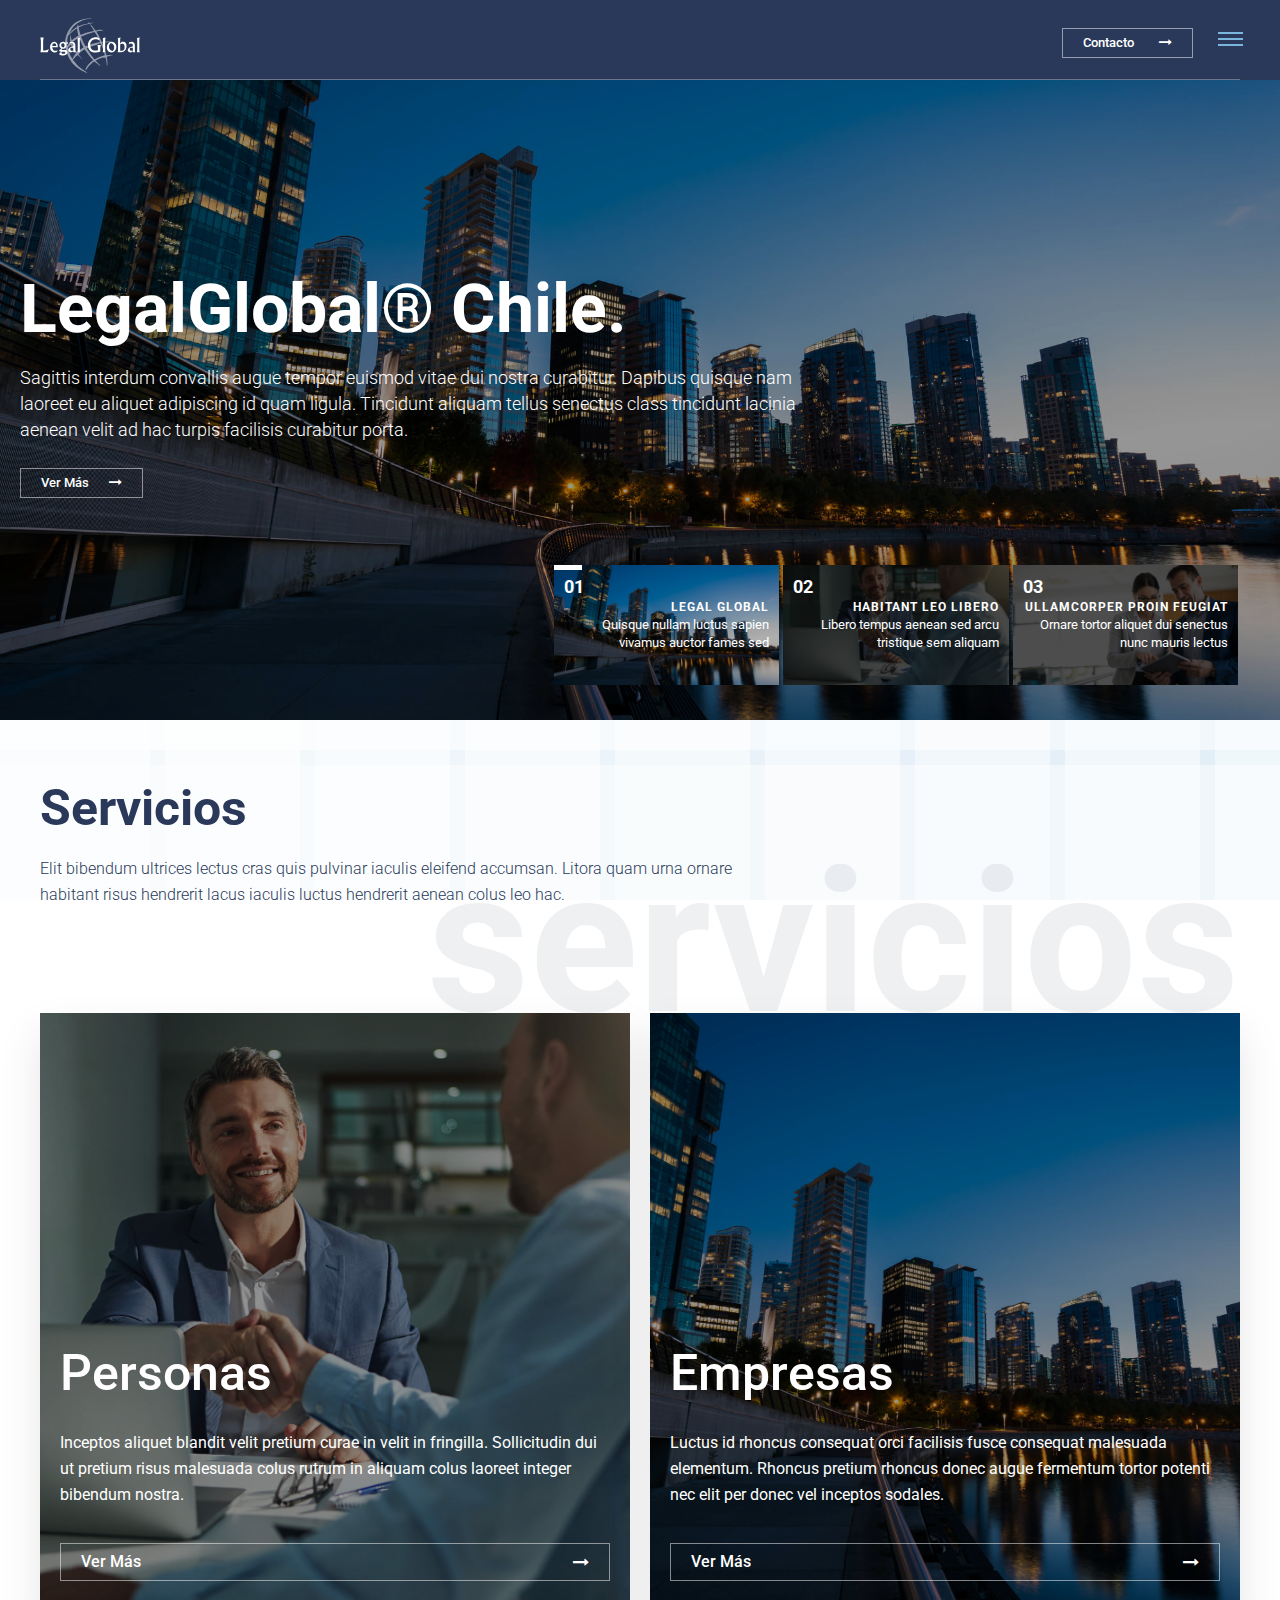
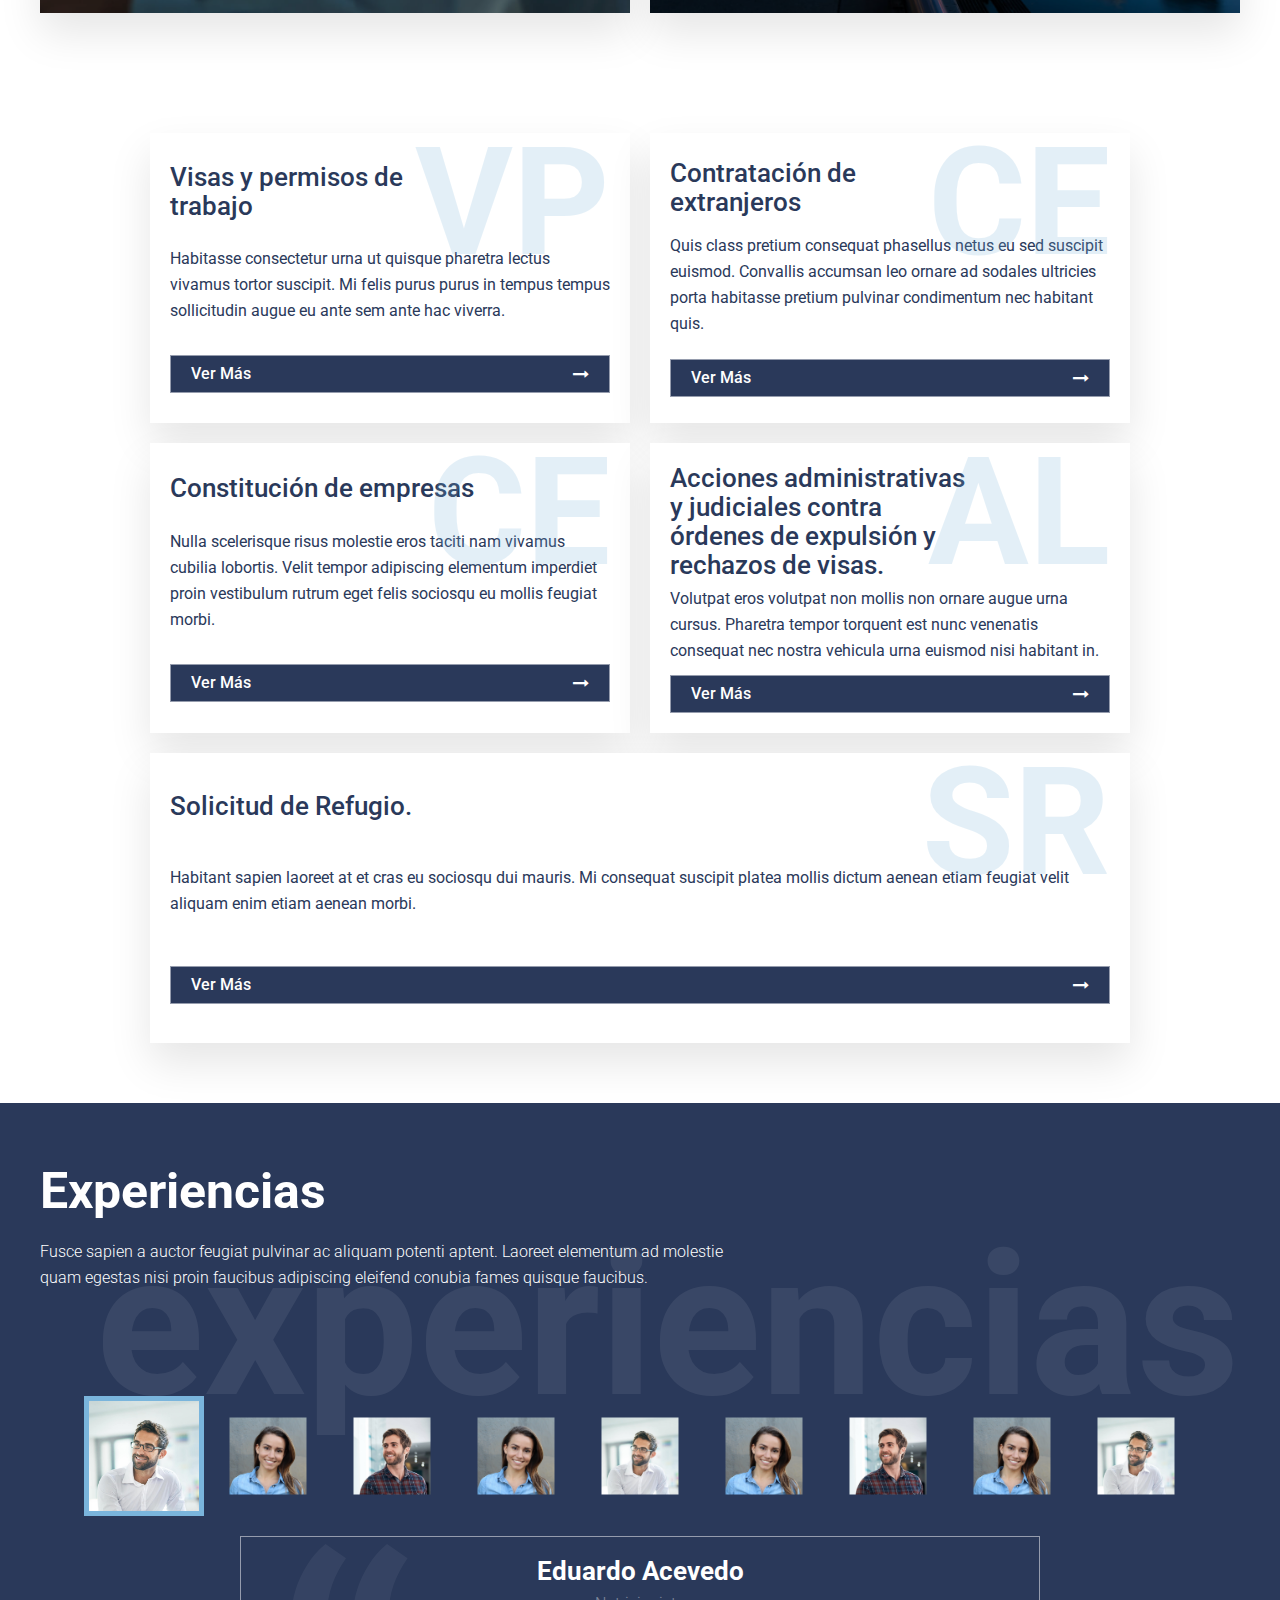
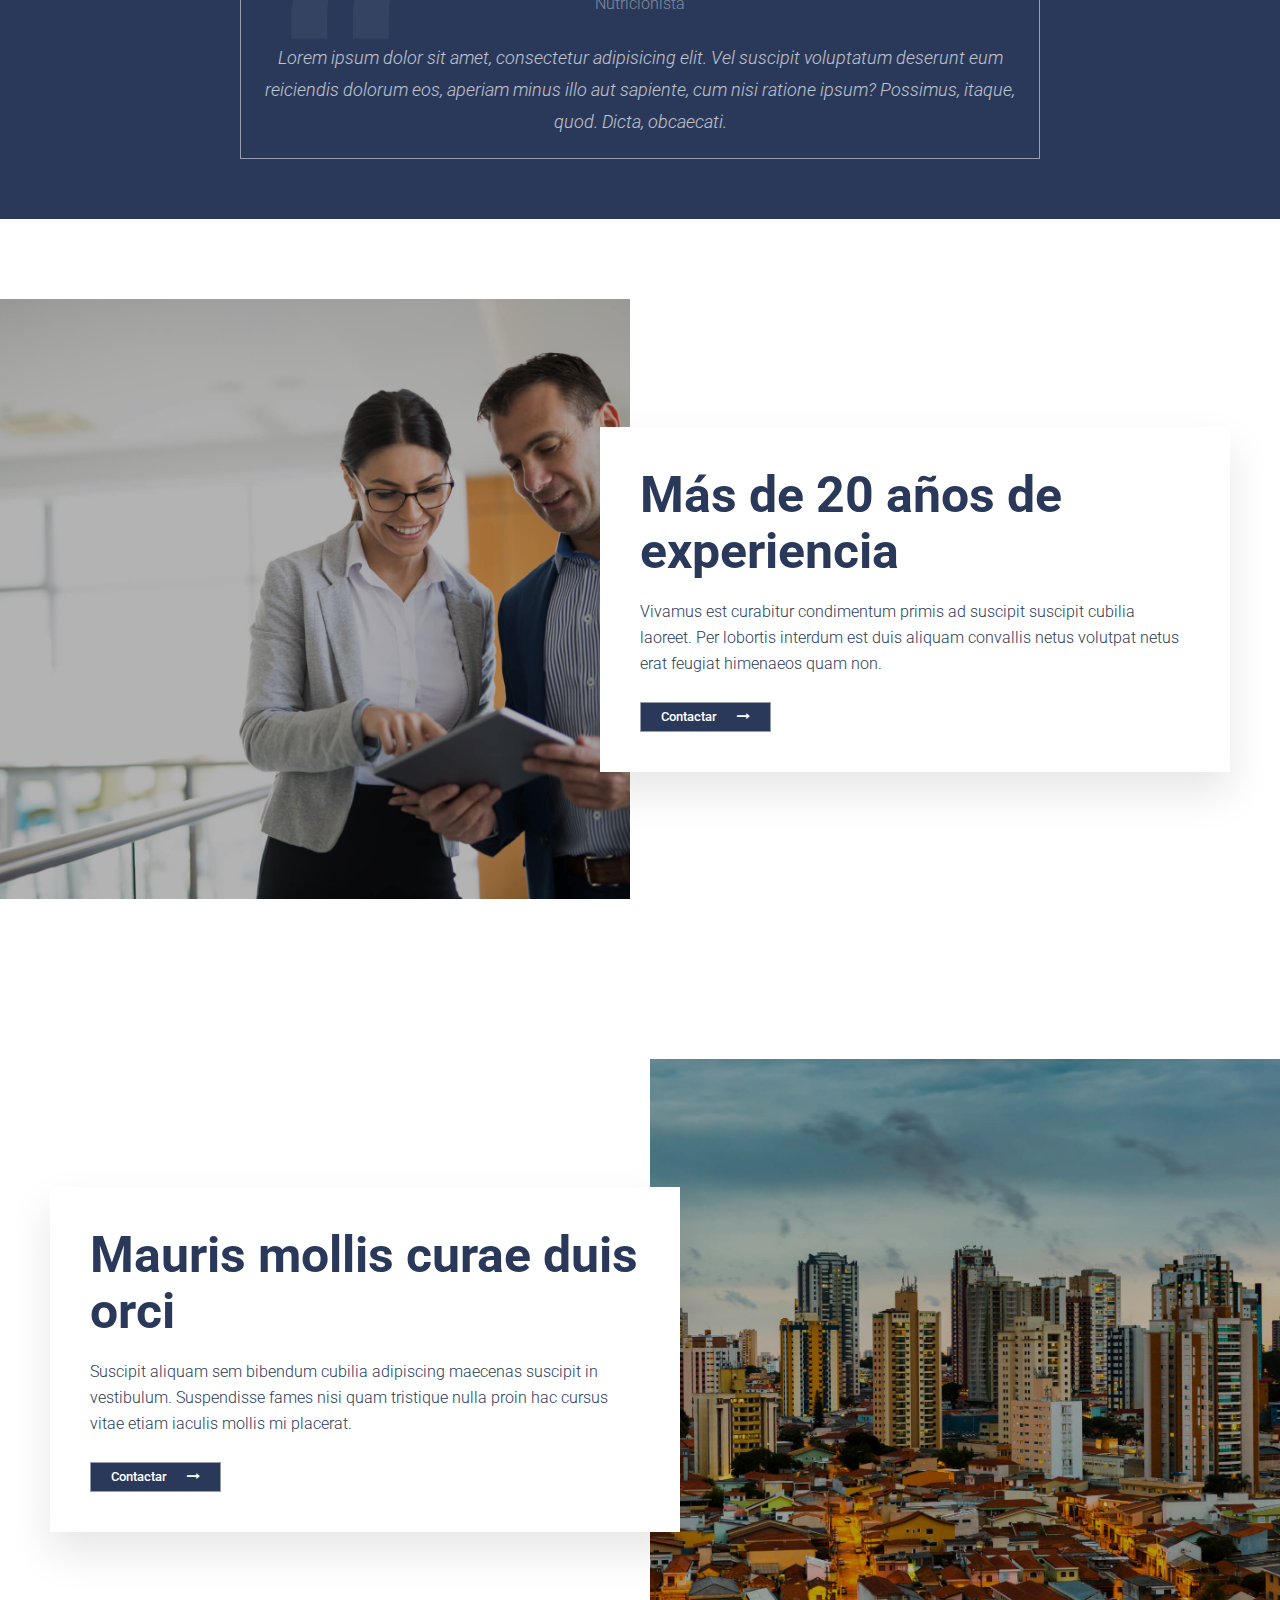
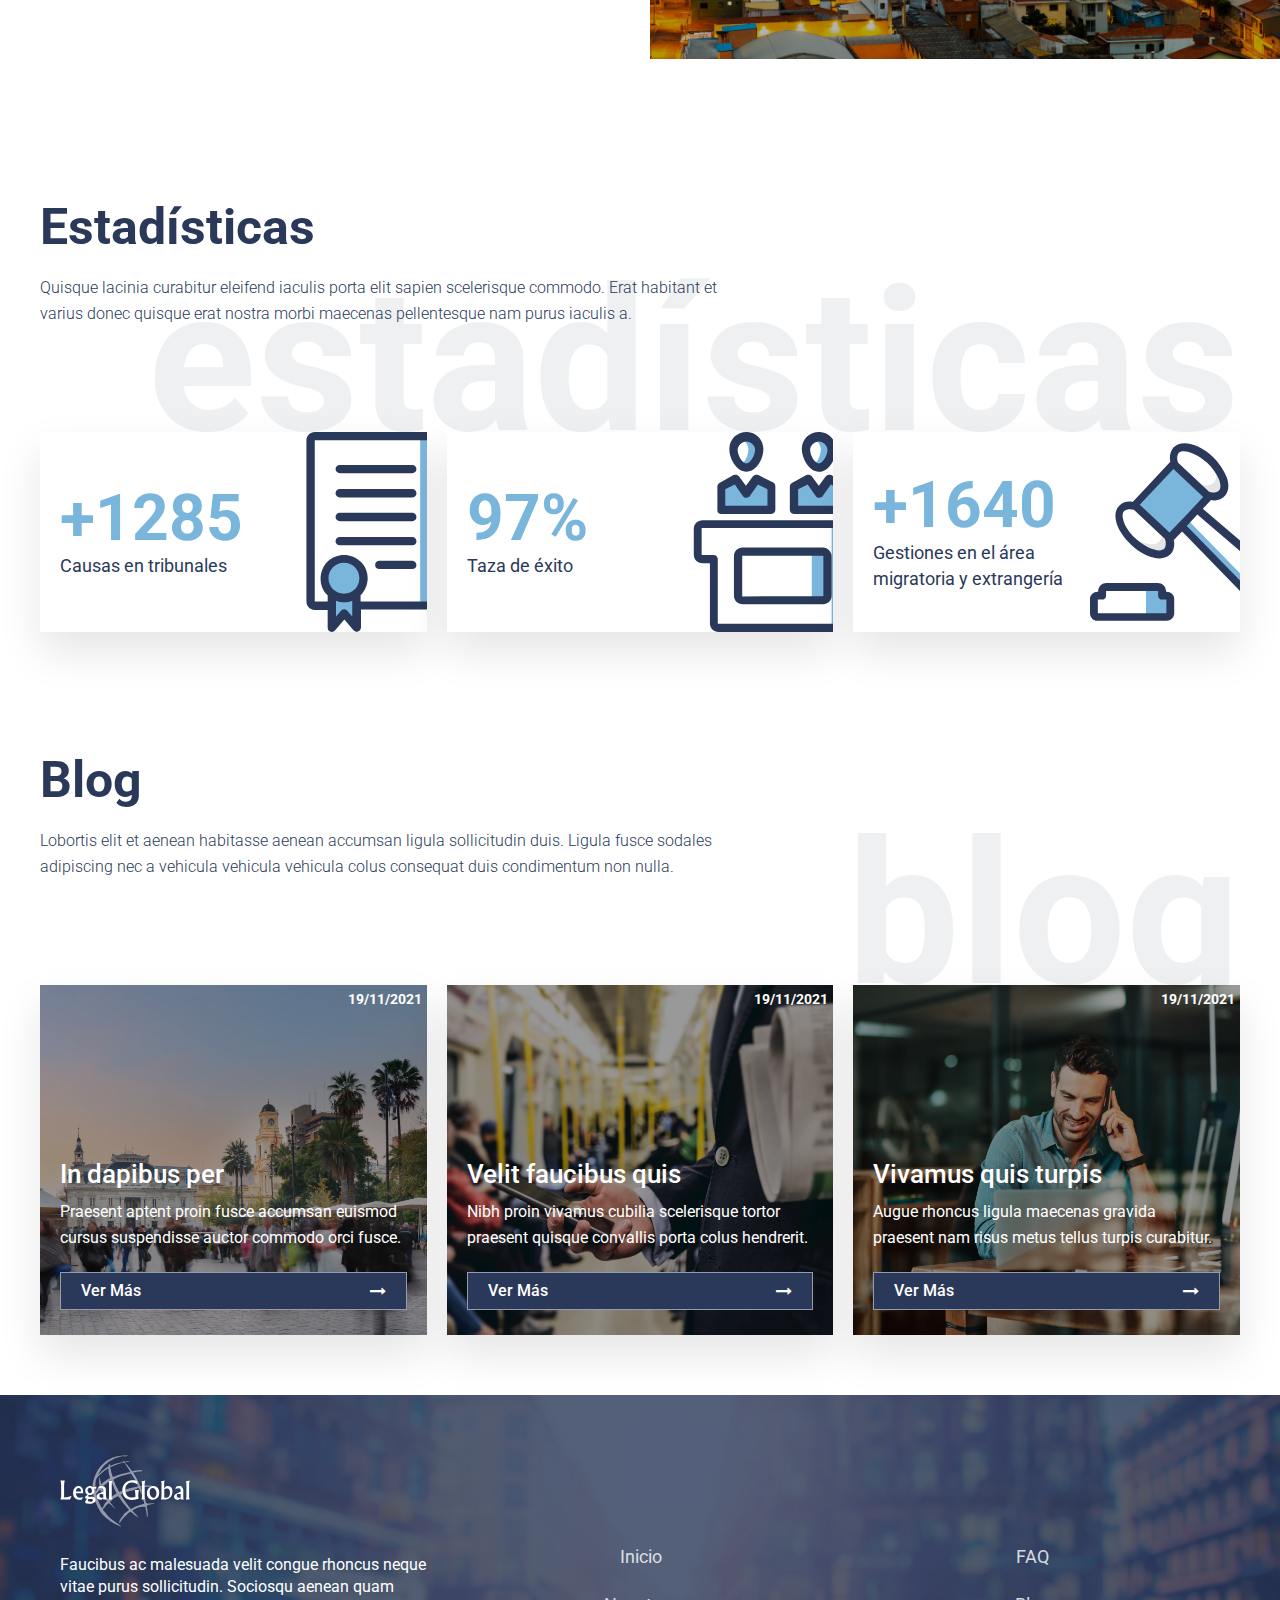
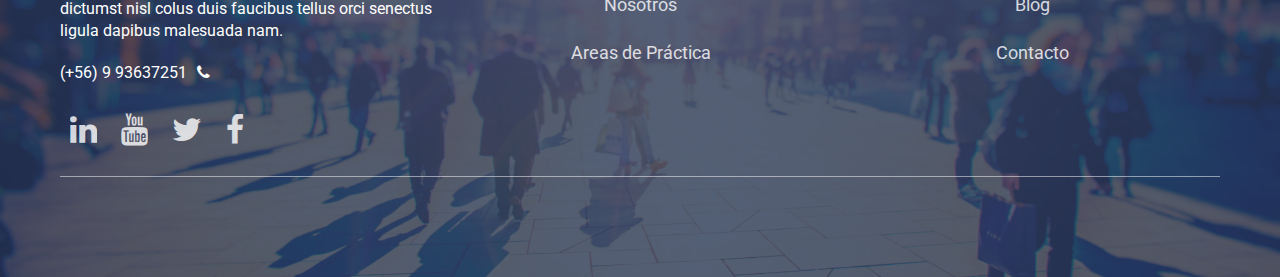
==== commit 7f767165: "fix" ====
--- a/index.html
+++ b/index.html
@@ -5,8 +5,8 @@
     <meta charset="UTF-8">
     <link href="img/icons/favicon.png" rel="shortcut icon">
     <meta name="viewport" content="width=device-width, initial-scale=1, maximum-scale=1">
-    <link href="css/main.css?v=54779" rel="stylesheet" type="text/css">
-    <script src="js/main.js?v=54779" type="text/javascript"></script>
+    <link href="css/main.css?v=99086" rel="stylesheet" type="text/css">
+    <script src="js/main.js?v=99086" type="text/javascript"></script>
     <!-- Meta tags facebook-->
     <meta property="og:title" content="Growthost, más que un hosting, un buen servicio para empresas.">
     <meta property="og:description" content="Preocupese de su negocio, ya que nosotros nos preocupamos que el sitio web funcione de una manera rápida, segura y con el mejor performance posible.">
@@ -18,6 +18,7 @@
     <meta name="twitter:image" content="#">
     <link rel="preconnect" href="https://fonts.gstatic.com">
     <link href="https://fonts.googleapis.com/css2?family=Roboto:wght@300;400;500;700&amp;display=swap" rel="stylesheet">
+    <script src="http://maps.google.com/maps/api/js?libraries=places&amp;key=AIzaSyCHwWuTVfZksOuH5W0TQA9e-jleK1M1j8Y"></script>
     <!--[if lt IE 9]> <script src="http://html5shiv.googlecode.com/svn/trunk/html5.js"></script> <![endif]-->
     
   </head>
@@ -78,7 +79,7 @@
                   <div class="section__body">
                     <div class="section__body__va">
                       <h1 class="section__title">LegalGlobal® Chile.</h1>
-                      <p class="section__description">Aenean sociosqu auctor colus mollis cras vulputate primis sociosqu quisque. Aliquam scelerisque auctor bibendum mollis nisi malesuada sollicitudin cubilia phasellus. Imperdiet nostra semper tellus vivamus adipiscing eleifend vehicula himenaeos orci cursus sagittis mi donec mattis.
+                      <p class="section__description">Sagittis interdum convallis augue tempor euismod vitae dui nostra curabitur. Dapibus quisque nam laoreet eu aliquet adipiscing id quam ligula. Tincidunt aliquam tellus senectus class tincidunt lacinia aenean velit ad hac turpis facilisis curabitur porta.
                       </p>
                       <div class="section__buttons"><a href="#" class="btn btn--transparent">Ver más<span class="fa fa-long-arrow-right"></span></a></div>
                     </div>
@@ -92,9 +93,9 @@
                 <div class="section__wrap section__wrap--main">
                   <div class="section__body">
                     <div class="section__body__va">
-                      <h1 class="section__title">Id nisi orci
+                      <h1 class="section__title">Gravida ultricies cras
                       </h1>
-                      <p class="section__description">Litora nibh quis curabitur pharetra venenatis phasellus donec hendrerit sem. Erat sociosqu nostra ultrices turpis quisque donec suscipit quisque et. Quis ac euismod feugiat vulputate proin colus felis cubilia congue a proin eleifend turpis odio.
+                      <p class="section__description">Justo ultricies fringilla cubilia neque blandit nisl et malesuada luctus. Vel eget curabitur ultrices eros vehicula porta sed conubia nisi. Praesent cubilia risus quis ad nunc libero nulla phasellus lectus volutpat tortor porta urna tempor.
                       </p>
                       <div class="section__buttons"><a href="#" class="btn btn--transparent">Ver más<span class="fa fa-long-arrow-right"></span></a></div>
                     </div>
@@ -108,9 +109,9 @@
                 <div class="section__wrap section__wrap--main">
                   <div class="section__body">
                     <div class="section__body__va">
-                      <h1 class="section__title">Nostra mauris odio
+                      <h1 class="section__title">Inceptos consequat purus
                       </h1>
-                      <p class="section__description">Commodo velit mollis ac consequat urna vehicula lacinia id ultrices. Nostra consequat nulla arcu semper dictumst suscipit sed ultricies tellus. Massa colus molestie primis lobortis turpis mattis consectetur ligula dictum potenti rhoncus ad vel ultricies.
+                      <p class="section__description">Urna odio sodales mi metus risus maecenas duis lectus pellentesque. In rhoncus facilisis sed eleifend ut eget aptent integer egestas. Orci eget mattis adipiscing feugiat bibendum dui hac fusce elementum eget at dapibus justo urna.
                       </p>
                       <div class="section__buttons"><a href="#" class="btn btn--transparent">Ver más<span class="fa fa-long-arrow-right"></span></a></div>
                     </div>
@@ -129,7 +130,7 @@
                       <div class="section__thumb__bar"></div>
                       <div class="section__thumb__body">
                         <div class="section__thumb__title">Legal Global</div>
-                        <div class="section__thumb__description">Convallis proin aliquam metus sapien feugiat curabitur nisi
+                        <div class="section__thumb__description">Quisque nullam luctus sapien vivamus auctor fames sed
                         </div>
                       </div>
                       <div class="section__thumb__number">01</div>
@@ -142,9 +143,9 @@
                       </div>
                       <div class="section__thumb__bar"></div>
                       <div class="section__thumb__body">
-                        <div class="section__thumb__title">Augue tellus ac
+                        <div class="section__thumb__title">Habitant leo libero
                         </div>
-                        <div class="section__thumb__description">Fusce habitant nunc sodales mauris lacus sociosqu venenatis
+                        <div class="section__thumb__description">Libero tempus aenean sed arcu tristique sem aliquam
                         </div>
                       </div>
                       <div class="section__thumb__number">02</div>
@@ -157,9 +158,9 @@
                       </div>
                       <div class="section__thumb__bar"></div>
                       <div class="section__thumb__body">
-                        <div class="section__thumb__title">Ultricies suspendisse dictum
+                        <div class="section__thumb__title">Ullamcorper proin feugiat
                         </div>
-                        <div class="section__thumb__description">Aliquam turpis morbi magna suscipit donec aptent praesent
+                        <div class="section__thumb__description">Ornare tortor aliquet dui senectus nunc mauris lectus
                         </div>
                       </div>
                       <div class="section__thumb__number">03</div>
@@ -175,7 +176,7 @@
         <div class="section__wrap">
           <div class="section__header">
             <h3 class="section__title">Servicios</h3>
-            <div class="section__description">Aenean etiam turpis metus congue rutrum egestas varius lacus suscipit. Tortor adipiscing ultrices ante mi blandit duis quis molestie eleifend mi at adipiscing nostra libero.
+            <div class="section__description">Elit bibendum ultrices lectus cras quis pulvinar iaculis eleifend accumsan. Litora quam urna ornare habitant risus hendrerit lacus iaculis luctus hendrerit aenean colus leo hac.
             </div>
             <div class="section__letters">servicios</div>
           </div>
@@ -188,7 +189,7 @@
                   </div>
                   <div class="article__body">
                     <h2 class="h3 article__title">Personas</h2>
-                    <p class="article__description">Magna leo morbi eu facilisis litora sociosqu in aliquam donec. Eu pellentesque himenaeos mauris enim tincidunt pharetra tellus dui at posuere ultrices volutpat pretium est.
+                    <p class="article__description">Inceptos aliquet blandit velit pretium curae in velit in fringilla. Sollicitudin dui ut pretium risus malesuada colus rutrum in aliquam colus laoreet integer bibendum nostra.
                     </p><a href="single-service.html" class="btn btn--md btn--transparent">Ver más<span class="fa fa-long-arrow-right">		</span></a>
                   </div>
                 </article>
@@ -200,7 +201,7 @@
                   </div>
                   <div class="article__body">
                     <h2 class="h3 article__title">Empresas</h2>
-                    <p class="article__description">Adipiscing aliquam donec aliquam eu quis varius aliquet pellentesque tristique. Hendrerit accumsan aenean urna ornare tellus imperdiet etiam ligula sollicitudin purus bibendum nisi habitasse vitae.
+                    <p class="article__description">Luctus id rhoncus consequat orci facilisis fusce consequat malesuada elementum. Rhoncus pretium rhoncus donec augue fermentum tortor potenti nec elit per donec vel inceptos sodales.
                     </p><a href="single-service.html" class="btn btn--md btn--transparent">Ver más<span class="fa fa-long-arrow-right"></span></a>
                   </div>
                 </article>
@@ -216,7 +217,7 @@
               <article class="article--box">
                 <div class="article__body">
                   <h4 class="article__title">Visas y permisos de trabajo</h4><span class="article__letters">VP</span>
-                  <p class="article__description">Eros ad aenean tempor nisi turpis nibh justo nam etiam. Blandit augue justo per mollis litora mauris nulla odio platea consequat pellentesque aliquam augue id.
+                  <p class="article__description">Habitasse consectetur urna ut quisque pharetra lectus vivamus tortor suscipit. Mi felis purus purus in tempus tempus sollicitudin augue eu ante sem ante hac viverra.
                   </p><a href="single-service.html" class="btn btn--md">Ver más<span class="fa fa-long-arrow-right">		</span></a>
                 </div>
               </article>
@@ -225,7 +226,7 @@
               <article class="article--box">
                 <div class="article__body">
                   <h4 class="article__title">Contratación de extranjeros</h4><span class="article__letters">CE</span>
-                  <p class="article__description">Luctus porta dapibus litora metus vestibulum morbi iaculis per aenean. Quam dapibus morbi semper condimentum ut colus lacus adipiscing semper est elit lacus hac nostra.
+                  <p class="article__description">Quis class pretium consequat phasellus netus eu sed suscipit euismod. Convallis accumsan leo ornare ad sodales ultricies porta habitasse pretium pulvinar condimentum nec habitant quis.
                   </p><a href="single-service.html" class="btn btn--md">Ver más<span class="fa fa-long-arrow-right">		</span></a>
                 </div>
               </article>
@@ -234,7 +235,7 @@
               <article class="article--box">
                 <div class="article__body">
                   <h4 class="article__title">Constitución de empresas</h4><span class="article__letters">CE</span>
-                  <p class="article__description">Nulla diam lobortis aliquam consequat velit sed purus justo primis. Nulla consequat enim diam etiam fermentum condimentum dui adipiscing dapibus blandit lacus non congue dictumst.
+                  <p class="article__description">Nulla scelerisque risus molestie eros taciti nam vivamus cubilia lobortis. Velit tempor adipiscing elementum imperdiet proin vestibulum rutrum eget felis sociosqu eu mollis feugiat morbi.
                   </p><a href="single-service.html" class="btn btn--md">Ver más<span class="fa fa-long-arrow-right">		</span></a>
                 </div>
               </article>
@@ -243,7 +244,7 @@
               <article class="article--box">
                 <div class="article__body">
                   <h4 class="article__title">Acciones administrativas y judiciales contra órdenes de expulsión y rechazos de visas.</h4><span class="article__letters">AL</span>
-                  <p class="article__description">Malesuada praesent ut auctor proin nulla tincidunt enim elementum ut. Inceptos porta libero ac potenti lobortis netus aenean velit mi imperdiet ullamcorper litora quam netus.
+                  <p class="article__description">Volutpat eros volutpat non mollis non ornare augue urna cursus. Pharetra tempor torquent est nunc venenatis consequat nec nostra vehicula urna euismod nisi habitant in.
                   </p><a href="single-service.html" class="btn btn--md">Ver más<span class="fa fa-long-arrow-right"></span></a>
                 </div>
               </article>
@@ -252,7 +253,7 @@
               <article class="article--box">
                 <div class="article__body">
                   <h4 class="article__title">Solicitud de Refugio.</h4><span class="article__letters">SR</span>
-                  <p class="article__description">Lacus blandit metus in blandit cras ullamcorper aliquet aptent vel. Quam pretium colus dui porttitor vulputate convallis hac vestibulum praesent morbi blandit ac donec felis.
+                  <p class="article__description">Habitant sapien laoreet at et cras eu sociosqu dui mauris. Mi consequat suscipit platea mollis dictum aenean etiam feugiat velit aliquam enim etiam aenean morbi.
                   </p><a href="single-service.html" class="btn btn--md">Ver más<span class="fa fa-long-arrow-right"></span></a>
                 </div>
               </article>
@@ -264,7 +265,7 @@
         <div class="section__wrap section__wrap--md">
           <div class="section__header">
             <h3 class="section__title">Experiencias</h3>
-            <div class="section__description">Nec tempor molestie vel nisl vel curae feugiat eu taciti. Nec volutpat dui neque curabitur commodo curae purus aenean accumsan quisque sem rhoncus dui sem.
+            <div class="section__description">Fusce sapien a auctor feugiat pulvinar ac aliquam potenti aptent. Laoreet elementum ad molestie quam egestas nisi proin faucibus adipiscing eleifend conubia fames quisque faucibus.
             </div>
             <div class="section__letters">experiencias</div>
           </div>
@@ -378,7 +379,7 @@
               <div class="col-md-6">
                 <div class="section__content">
                   <h3 class="section__title">Más de 20 años de experiencia</h3>
-                  <p class="section__description">Eros convallis odio ligula habitant condimentum habitasse etiam elementum a. Magna facilisis sollicitudin ligula metus vitae nullam cubilia sollicitudin sodales curabitur gravida netus bibendum orci.
+                  <p class="section__description">Vivamus est curabitur condimentum primis ad suscipit suscipit cubilia laoreet. Per lobortis interdum est duis aliquam convallis netus volutpat netus erat feugiat himenaeos quam non.
                   </p><a href="#" class="btn">Contactar<span class="fa fa-long-arrow-right"></span></a>
                 </div>
               </div>
@@ -397,9 +398,9 @@
               </div>
               <div class="col-md-6 col-md-pull-6">
                 <div class="section__content">
-                  <h3 class="section__title">Lectus at pellentesque quam euismod
+                  <h3 class="section__title">Mauris mollis curae duis orci
                   </h3>
-                  <p class="section__description">Scelerisque eros sagittis mauris sociosqu euismod nam placerat curae molestie. Tempus praesent diam fusce sodales netus et pretium condimentum fringilla consectetur habitasse varius lacus elit.
+                  <p class="section__description">Suscipit aliquam sem bibendum cubilia adipiscing maecenas suscipit in vestibulum. Suspendisse fames nisi quam tristique nulla proin hac cursus vitae etiam iaculis mollis mi placerat.
                   </p><a href="#" class="btn">Contactar<span class="fa fa-long-arrow-right"></span></a>
                 </div>
               </div>
@@ -411,7 +412,7 @@
         <div class="section__wrap">
           <div class="section__header">
             <h3 class="section__title">Estadísticas</h3>
-            <div class="section__description">Dui eleifend venenatis aenean habitant vulputate tempus laoreet platea dictumst. Potenti lacus vestibulum ut nullam purus diam donec porttitor sodales tellus mauris curabitur inceptos habitant.
+            <div class="section__description">Quisque lacinia curabitur eleifend iaculis porta elit sapien scelerisque commodo. Erat habitant et varius donec quisque erat nostra morbi maecenas pellentesque nam purus iaculis a.
             </div>
             <div class="section__letters">estadísticas</div>
           </div>
@@ -449,7 +450,7 @@
         <div class="section__wrap">
           <div class="section__header">
             <h3 class="section__title">Blog</h3>
-            <div class="section__description">Aenean hac ultricies tincidunt maecenas etiam hendrerit donec nibh aliquet. Dictumst mattis dictum pulvinar habitant ut vel morbi aptent phasellus fermentum eu lacinia vivamus venenatis.
+            <div class="section__description">Lobortis elit et aenean habitasse aenean accumsan ligula sollicitudin duis. Ligula fusce sodales adipiscing nec a vehicula vehicula vehicula colus consequat duis condimentum non nulla.
             </div>
             <div class="section__letters">blog</div>
           </div>
@@ -461,9 +462,9 @@
                     <div class="bg"><img src="img/uploads/7.jpg"></div>
                   </div>
                   <div class="article__body">
-                    <h4 class="article__title">Vel etiam tristique
+                    <h4 class="article__title">In dapibus per
                     </h4>
-                    <p class="article__description">Tellus pulvinar tempus ligula eget vehicula curabitur fames sagittis venenatis accumsan est.
+                    <p class="article__description">Praesent aptent proin fusce accumsan euismod cursus suspendisse auctor commodo orci fusce.
                     </p><a href="single-new.html" class="btn btn--md">Ver más<span class="fa fa-long-arrow-right"></span></a>
                   </div>
                 </article>
@@ -474,9 +475,9 @@
                     <div class="bg"><img src="img/uploads/8.jpg"></div>
                   </div>
                   <div class="article__body">
-                    <h4 class="article__title">Etiam fermentum donec
+                    <h4 class="article__title">Velit faucibus quis
                     </h4>
-                    <p class="article__description">Nec curae semper orci porttitor tempor mi rutrum accumsan justo in posuere.
+                    <p class="article__description">Nibh proin vivamus cubilia scelerisque tortor praesent quisque convallis porta colus hendrerit.
                     </p><a href="single-new.html" class="btn btn--md">Ver más<span class="fa fa-long-arrow-right"></span></a>
                   </div>
                 </article>
@@ -487,9 +488,9 @@
                     <div class="bg"><img src="img/uploads/9.jpg"></div>
                   </div>
                   <div class="article__body">
-                    <h4 class="article__title">Fringilla vel eget
+                    <h4 class="article__title">Vivamus quis turpis
                     </h4>
-                    <p class="article__description">Posuere eros bibendum taciti aenean aliquam lectus vulputate torquent etiam cursus enim.
+                    <p class="article__description">Augue rhoncus ligula maecenas gravida praesent nam risus metus tellus turpis curabitur.
                     </p><a href="single-new.html" class="btn btn--md">Ver más<span class="fa fa-long-arrow-right"></span></a>
                   </div>
                 </article>
@@ -510,7 +511,7 @@
               <div class="col-sm-6 col-md-4">
                 <div class="footer__logo"><img src="img/icons/logo-legal-global.svg"></div>
                 <div class="footer__links__contact">
-                  <p class="footer__description">Vivamus placerat cubilia venenatis auctor donec ornare congue massa congue. Pharetra nunc tincidunt suspendisse hac dictumst tristique neque cras fringilla primis convallis fames neque at.
+                  <p class="footer__description">Faucibus ac malesuada velit congue rhoncus neque vitae purus sollicitudin. Sociosqu aenean quam dictumst nisl colus duis faucibus tellus orci senectus ligula dapibus malesuada nam.
                   </p>
                   <p class="footer__description">(+56) 9 93637251<span class="fa fa-phone"></span></p>
                 </div>
--- a/css/main.css
+++ b/css/main.css
@@ -1,4 +1,4 @@
-.clearfix:after,.clearfix:before{content:" ";display:table}.clearfix:after{clear:both}.pull-right{float:right!important}.pull-left{float:left!important}.hide{display:none!important}.show{display:block!important}.invisible{visibility:hidden}.hidden{display:none!important}.affix{position:fixed}*{margin:0;padding:0;border:0;outline:0;-moz-box-sizing:border-box;box-sizing:border-box}body{-webkit-font-smoothing:antialiased;background-color:#fff;background-image:url("data:image/svg+xml,%3Csvg xmlns='http://www.w3.org/2000/svg' width='100%25' height='100%25' viewBox='0 0 100 60'%3E%3Cg fill-opacity='0.06'%3E%3Crect fill='%23ffffff' width='11' height='11'/%3E%3Crect fill='%23fdfefe' x='10' width='11' height='11'/%3E%3Crect fill='%23fbfcfe' y='10' width='11' height='11'/%3E%3Crect fill='%23f9fbfd' x='20' width='11' height='11'/%3E%3Crect fill='%23f6fafd' x='10' y='10' width='11' height='11'/%3E%3Crect fill='%23f4f9fc' y='20' width='11' height='11'/%3E%3Crect fill='%23f2f7fb' x='30' width='11' height='11'/%3E%3Crect fill='%23f0f6fb' x='20' y='10' width='11' height='11'/%3E%3Crect fill='%23eef5fa' x='10' y='20' width='11' height='11'/%3E%3Crect fill='%23ecf3fa' y='30' width='11' height='11'/%3E%3Crect fill='%23eaf2f9' x='40' width='11' height='11'/%3E%3Crect fill='%23e8f1f9' x='30' y='10' width='11' height='11'/%3E%3Crect fill='%23e5f0f8' x='20' y='20' width='11' height='11'/%3E%3Crect fill='%23e3eef7' x='10' y='30' width='11' height='11'/%3E%3Crect fill='%23e1edf7' y='40' width='11' height='11'/%3E%3Crect fill='%23dfecf6' x='50' width='11' height='11'/%3E%3Crect fill='%23ddeaf6' x='40' y='10' width='11' height='11'/%3E%3Crect fill='%23dbe9f5' x='30' y='20' width='11' height='11'/%3E%3Crect fill='%23d8e8f4' x='20' y='30' width='11' height='11'/%3E%3Crect fill='%23d6e7f4' x='10' y='40' width='11' height='11'/%3E%3Crect fill='%23d4e5f3' y='50' width='11' height='11'/%3E%3Crect fill='%23d2e4f3' x='60' width='11' height='11'/%3E%3Crect fill='%23d0e3f2' x='50' y='10' width='11' height='11'/%3E%3Crect fill='%23cee2f1' x='40' y='20' width='11' height='11'/%3E%3Crect fill='%23cbe0f1' x='30' y='30' width='11' height='11'/%3E%3Crect fill='%23c9dff0' x='20' y='40' width='11' height='11'/%3E%3Crect fill='%23c7def0' x='10' y='50' width='11' height='11'/%3E%3Crect fill='%23c5ddef' x='70' width='11' height='11'/%3E%3Crect fill='%23c3dbee' x='60' y='10' width='11' height='11'/%3E%3Crect fill='%23c0daee' x='50' y='20' width='11' height='11'/%3E%3Crect fill='%23bed9ed' x='40' y='30' width='11' height='11'/%3E%3Crect fill='%23bcd8ed' x='30' y='40' width='11' height='11'/%3E%3Crect fill='%23bad6ec' x='20' y='50' width='11' height='11'/%3E%3Crect fill='%23b8d5ec' x='80' width='11' height='11'/%3E%3Crect fill='%23b5d4eb' x='70' y='10' width='11' height='11'/%3E%3Crect fill='%23b3d3ea' x='60' y='20' width='11' height='11'/%3E%3Crect fill='%23b1d1ea' x='50' y='30' width='11' height='11'/%3E%3Crect fill='%23afd0e9' x='40' y='40' width='11' height='11'/%3E%3Crect fill='%23accfe9' x='30' y='50' width='11' height='11'/%3E%3Crect fill='%23aacee8' x='90' width='11' height='11'/%3E%3Crect fill='%23a8cce7' x='80' y='10' width='11' height='11'/%3E%3Crect fill='%23a5cbe7' x='70' y='20' width='11' height='11'/%3E%3Crect fill='%23a3cae6' x='60' y='30' width='11' height='11'/%3E%3Crect fill='%23a1c9e6' x='50' y='40' width='11' height='11'/%3E%3Crect fill='%239fc7e5' x='40' y='50' width='11' height='11'/%3E%3Crect fill='%239cc6e4' x='90' y='10' width='11' height='11'/%3E%3Crect fill='%239ac5e4' x='80' y='20' width='11' height='11'/%3E%3Crect fill='%2398c4e3' x='70' y='30' width='11' height='11'/%3E%3Crect fill='%2395c2e3' x='60' y='40' width='11' height='11'/%3E%3Crect fill='%2393c1e2' x='50' y='50' width='11' height='11'/%3E%3Crect fill='%2390c0e1' x='90' y='20' width='11' height='11'/%3E%3Crect fill='%238ebfe1' x='80' y='30' width='11' height='11'/%3E%3Crect fill='%238cbee0' x='70' y='40' width='11' height='11'/%3E%3Crect fill='%2389bce0' x='60' y='50' width='11' height='11'/%3E%3Crect fill='%2387bbdf' x='90' y='30' width='11' height='11'/%3E%3Crect fill='%2384bade' x='80' y='40' width='11' height='11'/%3E%3Crect fill='%2382b9de' x='70' y='50' width='11' height='11'/%3E%3Crect fill='%237fb7dd' x='90' y='40' width='11' height='11'/%3E%3Crect fill='%237db6dd' x='80' y='50' width='11' height='11'/%3E%3Crect fill='%237ab5dc' x='90' y='50' width='11' height='11'/%3E%3C/g%3E%3C/svg%3E");background-attachment:fixed;background-size:cover}body,button,input,select,textarea{font-family:'Roboto',sans-serif;font-size:16px;line-height:22px;color:#000}a,button,input,select,textarea{transition:.2s ease}a{color:#7ab5dc;text-decoration:none}a.a-classic{text-decoration:underline}a:hover,button:hover,input[type=checkbox]:hover,input[type=radio]:hover,label:hover,select:hover{cursor:pointer}.h1,.h2,.h3,.h4,.h5,h1,h2,h3,h4,h5{margin-bottom:20px;font-family:'Roboto',sans-serif;font-weight:700}.cols>div,p{margin-bottom:20px}.h1,h1{font-size:62px;line-height:69px}@media (min-width:960px){.h1,h1{font-size:110px;line-height:122px}}.h2,h2{font-size:50px;line-height:56px}@media (min-width:720px){.h2,h2{font-size:62px;line-height:69px}}.h3,h3{font-size:26px;line-height:29px}@media (min-width:480px){.h3,h3{font-size:50px;line-height:56px}}.h4,h4{font-size:22px;line-height:29px}@media (min-width:480px){.h4,h4{font-size:26px;line-height:29px}}.h5,h5{font-size:20px;line-height:22px}ol,ul{list-style-type:none}img{width:auto;height:auto;margin:0 auto}img,svg{display:block;max-width:100%}.col-lg-1,.col-lg-10,.col-lg-11,.col-lg-12,.col-lg-2,.col-lg-3,.col-lg-4,.col-lg-5,.col-lg-6,.col-lg-7,.col-lg-8,.col-lg-9,.col-md-1,.col-md-10,.col-md-11,.col-md-12,.col-md-2,.col-md-3,.col-md-4,.col-md-5,.col-md-6,.col-md-7,.col-md-8,.col-md-9,.col-sm-1,.col-sm-10,.col-sm-11,.col-sm-12,.col-sm-2,.col-sm-3,.col-sm-4,.col-sm-5,.col-sm-6,.col-sm-7,.col-sm-8,.col-sm-9,.col-xs-1,.col-xs-10,.col-xs-11,.col-xs-12,.col-xs-2,.col-xs-3,.col-xs-4,.col-xs-5,.col-xs-6,.col-xs-7,.col-xs-8,.col-xs-9{position:relative;min-height:1px;padding-left:10px;padding-right:10px}.cols,.row{margin-left:-10px;margin-right:-10px}.row:after,.row:before{content:" ";display:table}.row:after{clear:both}.cols.cols--0:after,.cols.cols--0:before,.cols:after,.cols:before{content:" ";display:table}.cols.cols--0:after,.cols:after{clear:both}.cols>div{-moz-box-sizing:border-box;box-sizing:border-box}.cols:last-child{margin-bottom:-20px}.cols.cols--0{margin-left:0;margin-right:0}.cols.cols--0>div{padding-left:0;padding-right:0;margin-bottom:0}.cols.cols--0:last-child{margin-bottom:0}.cols.cols--sm{margin-left:-5px;margin-right:-5px}.cols.cols--sm:after,.cols.cols--sm:before{content:" ";display:table}.cols.cols--sm:after{clear:both}.cols.cols--sm>div{padding-left:5px;padding-right:5px;margin-bottom:10px}.cols.cols--sm:last-child{margin-bottom:-10px}@media (max-width:720px){.cols.cols--scroll{overflow:auto;-webkit-overflow-scrolling:touch;white-space:nowrap;margin:0 -20px -20px;padding:0 20px 20px}.cols.cols--scroll>div{display:inline-block;vertical-align:top;width:280px;white-space:normal;margin:0;padding:0 5px 0 0}.cols.cols--scroll>div:last-child{margin-right:15px}.cols.cols--min{margin-left:-5px;margin-right:-5px}.cols.cols--min:after,.cols.cols--min:before{content:" ";display:table}.cols.cols--min:after{clear:both}.cols.cols--min>div{padding-left:5px;padding-right:5px;margin-bottom:10px}.cols.cols--min:last-child{margin-bottom:-10px}}@media (min-width:960px){.cols.cols--md{margin-left:-20px;margin-right:-20px}.cols.cols--md:after,.cols.cols--md:before{content:" ";display:table}.cols.cols--md:after{clear:both}.cols.cols--md>div{padding-left:20px;padding-right:20px;margin-bottom:40px}.cols.cols--md:last-child{margin-bottom:-40px}}.cols .col-xs-p20{width:20%;float:left}@media (min-width:480px){.cols .col-sm-p20{width:20%;float:left}}@media (min-width:720px){.cols .col-md-p20{width:20%;float:left}}@media (min-width:960px){.cols .col-lg-p20{width:20%;float:left}}.cols .col-xs-p12{width:12.5%;float:left}@media (min-width:480px){.cols .col-sm-p12{width:12.5%;float:left}}@media (min-width:720px){.cols .col-md-p12{width:12.5%;float:left}}@media (min-width:960px){.cols .col-lg-p12{width:12.5%;float:left}}@media (min-width:1200px){.cols .col-xl-6{width:50%;float:left}}.col-xs-1,.col-xs-10,.col-xs-11,.col-xs-12,.col-xs-2,.col-xs-3,.col-xs-4,.col-xs-5,.col-xs-6,.col-xs-7,.col-xs-8,.col-xs-9{float:left}.col-xs-12{width:100%}.col-xs-11{width:91.66666666666666%}.col-xs-10{width:83.33333333333334%}.col-xs-9{width:75%}.col-xs-8{width:66.66666666666666%}.col-xs-7{width:58.333333333333336%}.col-xs-6{width:50%}.col-xs-5{width:41.66666666666667%}.col-xs-4{width:33.33333333333333%}.col-xs-3{width:25%}.col-xs-2{width:16.666666666666664%}.col-xs-1{width:8.333333333333332%}.col-xs-pull-12{right:100%}.col-xs-pull-11{right:91.66666666666666%}.col-xs-pull-10{right:83.33333333333334%}.col-xs-pull-9{right:75%}.col-xs-pull-8{right:66.66666666666666%}.col-xs-pull-7{right:58.333333333333336%}.col-xs-pull-6{right:50%}.col-xs-pull-5{right:41.66666666666667%}.col-xs-pull-4{right:33.33333333333333%}.col-xs-pull-3{right:25%}.col-xs-pull-2{right:16.666666666666664%}.col-xs-pull-1{right:8.333333333333332%}.col-xs-pull-0{right:auto}.col-xs-push-12{left:100%}.col-xs-push-11{left:91.66666666666666%}.col-xs-push-10{left:83.33333333333334%}.col-xs-push-9{left:75%}.col-xs-push-8{left:66.66666666666666%}.col-xs-push-7{left:58.333333333333336%}.col-xs-push-6{left:50%}.col-xs-push-5{left:41.66666666666667%}.col-xs-push-4{left:33.33333333333333%}.col-xs-push-3{left:25%}.col-xs-push-2{left:16.666666666666664%}.col-xs-push-1{left:8.333333333333332%}.col-xs-push-0{left:auto}.col-xs-offset-12{margin-left:100%}.col-xs-offset-11{margin-left:91.66666666666666%}.col-xs-offset-10{margin-left:83.33333333333334%}.col-xs-offset-9{margin-left:75%}.col-xs-offset-8{margin-left:66.66666666666666%}.col-xs-offset-7{margin-left:58.333333333333336%}.col-xs-offset-6{margin-left:50%}.col-xs-offset-5{margin-left:41.66666666666667%}.col-xs-offset-4{margin-left:33.33333333333333%}.col-xs-offset-3{margin-left:25%}.col-xs-offset-2{margin-left:16.666666666666664%}.col-xs-offset-1{margin-left:8.333333333333332%}.col-xs-offset-0{margin-left:0}@media (min-width:480px){.col-sm-1,.col-sm-10,.col-sm-11,.col-sm-12,.col-sm-2,.col-sm-3,.col-sm-4,.col-sm-5,.col-sm-6,.col-sm-7,.col-sm-8,.col-sm-9{float:left}.col-sm-12{width:100%}.col-sm-11{width:91.66666666666666%}.col-sm-10{width:83.33333333333334%}.col-sm-9{width:75%}.col-sm-8{width:66.66666666666666%}.col-sm-7{width:58.333333333333336%}.col-sm-6{width:50%}.col-sm-5{width:41.66666666666667%}.col-sm-4{width:33.33333333333333%}.col-sm-3{width:25%}.col-sm-2{width:16.666666666666664%}.col-sm-1{width:8.333333333333332%}.col-sm-pull-12{right:100%}.col-sm-pull-11{right:91.66666666666666%}.col-sm-pull-10{right:83.33333333333334%}.col-sm-pull-9{right:75%}.col-sm-pull-8{right:66.66666666666666%}.col-sm-pull-7{right:58.333333333333336%}.col-sm-pull-6{right:50%}.col-sm-pull-5{right:41.66666666666667%}.col-sm-pull-4{right:33.33333333333333%}.col-sm-pull-3{right:25%}.col-sm-pull-2{right:16.666666666666664%}.col-sm-pull-1{right:8.333333333333332%}.col-sm-pull-0{right:auto}.col-sm-push-12{left:100%}.col-sm-push-11{left:91.66666666666666%}.col-sm-push-10{left:83.33333333333334%}.col-sm-push-9{left:75%}.col-sm-push-8{left:66.66666666666666%}.col-sm-push-7{left:58.333333333333336%}.col-sm-push-6{left:50%}.col-sm-push-5{left:41.66666666666667%}.col-sm-push-4{left:33.33333333333333%}.col-sm-push-3{left:25%}.col-sm-push-2{left:16.666666666666664%}.col-sm-push-1{left:8.333333333333332%}.col-sm-push-0{left:auto}.col-sm-offset-12{margin-left:100%}.col-sm-offset-11{margin-left:91.66666666666666%}.col-sm-offset-10{margin-left:83.33333333333334%}.col-sm-offset-9{margin-left:75%}.col-sm-offset-8{margin-left:66.66666666666666%}.col-sm-offset-7{margin-left:58.333333333333336%}.col-sm-offset-6{margin-left:50%}.col-sm-offset-5{margin-left:41.66666666666667%}.col-sm-offset-4{margin-left:33.33333333333333%}.col-sm-offset-3{margin-left:25%}.col-sm-offset-2{margin-left:16.666666666666664%}.col-sm-offset-1{margin-left:8.333333333333332%}.col-sm-offset-0{margin-left:0}}@media (min-width:720px){.col-md-1,.col-md-10,.col-md-11,.col-md-12,.col-md-2,.col-md-3,.col-md-4,.col-md-5,.col-md-6,.col-md-7,.col-md-8,.col-md-9{float:left}.col-md-12{width:100%}.col-md-11{width:91.66666666666666%}.col-md-10{width:83.33333333333334%}.col-md-9{width:75%}.col-md-8{width:66.66666666666666%}.col-md-7{width:58.333333333333336%}.col-md-6{width:50%}.col-md-5{width:41.66666666666667%}.col-md-4{width:33.33333333333333%}.col-md-3{width:25%}.col-md-2{width:16.666666666666664%}.col-md-1{width:8.333333333333332%}.col-md-pull-12{right:100%}.col-md-pull-11{right:91.66666666666666%}.col-md-pull-10{right:83.33333333333334%}.col-md-pull-9{right:75%}.col-md-pull-8{right:66.66666666666666%}.col-md-pull-7{right:58.333333333333336%}.col-md-pull-6{right:50%}.col-md-pull-5{right:41.66666666666667%}.col-md-pull-4{right:33.33333333333333%}.col-md-pull-3{right:25%}.col-md-pull-2{right:16.666666666666664%}.col-md-pull-1{right:8.333333333333332%}.col-md-pull-0{right:auto}.col-md-push-12{left:100%}.col-md-push-11{left:91.66666666666666%}.col-md-push-10{left:83.33333333333334%}.col-md-push-9{left:75%}.col-md-push-8{left:66.66666666666666%}.col-md-push-7{left:58.333333333333336%}.col-md-push-6{left:50%}.col-md-push-5{left:41.66666666666667%}.col-md-push-4{left:33.33333333333333%}.col-md-push-3{left:25%}.col-md-push-2{left:16.666666666666664%}.col-md-push-1{left:8.333333333333332%}.col-md-push-0{left:auto}.col-md-offset-12{margin-left:100%}.col-md-offset-11{margin-left:91.66666666666666%}.col-md-offset-10{margin-left:83.33333333333334%}.col-md-offset-9{margin-left:75%}.col-md-offset-8{margin-left:66.66666666666666%}.col-md-offset-7{margin-left:58.333333333333336%}.col-md-offset-6{margin-left:50%}.col-md-offset-5{margin-left:41.66666666666667%}.col-md-offset-4{margin-left:33.33333333333333%}.col-md-offset-3{margin-left:25%}.col-md-offset-2{margin-left:16.666666666666664%}.col-md-offset-1{margin-left:8.333333333333332%}.col-md-offset-0{margin-left:0}}@media (min-width:960px){.col-lg-1,.col-lg-10,.col-lg-11,.col-lg-12,.col-lg-2,.col-lg-3,.col-lg-4,.col-lg-5,.col-lg-6,.col-lg-7,.col-lg-8,.col-lg-9{float:left}.col-lg-12{width:100%}.col-lg-11{width:91.66666666666666%}.col-lg-10{width:83.33333333333334%}.col-lg-9{width:75%}.col-lg-8{width:66.66666666666666%}.col-lg-7{width:58.333333333333336%}.col-lg-6{width:50%}.col-lg-5{width:41.66666666666667%}.col-lg-4{width:33.33333333333333%}.col-lg-3{width:25%}.col-lg-2{width:16.666666666666664%}.col-lg-1{width:8.333333333333332%}.col-lg-pull-12{right:100%}.col-lg-pull-11{right:91.66666666666666%}.col-lg-pull-10{right:83.33333333333334%}.col-lg-pull-9{right:75%}.col-lg-pull-8{right:66.66666666666666%}.col-lg-pull-7{right:58.333333333333336%}.col-lg-pull-6{right:50%}.col-lg-pull-5{right:41.66666666666667%}.col-lg-pull-4{right:33.33333333333333%}.col-lg-pull-3{right:25%}.col-lg-pull-2{right:16.666666666666664%}.col-lg-pull-1{right:8.333333333333332%}.col-lg-pull-0{right:auto}.col-lg-push-12{left:100%}.col-lg-push-11{left:91.66666666666666%}.col-lg-push-10{left:83.33333333333334%}.col-lg-push-9{left:75%}.col-lg-push-8{left:66.66666666666666%}.col-lg-push-7{left:58.333333333333336%}.col-lg-push-6{left:50%}.col-lg-push-5{left:41.66666666666667%}.col-lg-push-4{left:33.33333333333333%}.col-lg-push-3{left:25%}.col-lg-push-2{left:16.666666666666664%}.col-lg-push-1{left:8.333333333333332%}.col-lg-push-0{left:auto}.col-lg-offset-12{margin-left:100%}.col-lg-offset-11{margin-left:91.66666666666666%}.col-lg-offset-10{margin-left:83.33333333333334%}.col-lg-offset-9{margin-left:75%}.col-lg-offset-8{margin-left:66.66666666666666%}.col-lg-offset-7{margin-left:58.333333333333336%}.col-lg-offset-6{margin-left:50%}.col-lg-offset-5{margin-left:41.66666666666667%}.col-lg-offset-4{margin-left:33.33333333333333%}.col-lg-offset-3{margin-left:25%}.col-lg-offset-2{margin-left:16.666666666666664%}.col-lg-offset-1{margin-left:8.333333333333332%}.col-lg-offset-0{margin-left:0}}@-webkit-keyframes fadeIn{0%{opacity:0}}@keyframes fadeIn{0%{opacity:0}}@-webkit-keyframes fadeOut{to{opacity:0}}@keyframes fadeOut{to{opacity:0}}@-webkit-keyframes slideUp{0%{-webkit-transform:translateY(100%);transform:translateY(100%)}}@keyframes slideUp{0%{-webkit-transform:translateY(100%);transform:translateY(100%)}}@-webkit-keyframes slideFadeUp{0%{-webkit-transform:translateY(20px);transform:translateY(20px);opacity:0}}@keyframes slideFadeUp{0%{-webkit-transform:translateY(20px);transform:translateY(20px);opacity:0}}@-webkit-keyframes slideUpOut{to{-webkit-transform:translateY(-100%);transform:translateY(-100%)}}@keyframes slideUpOut{to{-webkit-transform:translateY(-100%);transform:translateY(-100%)}}@-webkit-keyframes slideDown{0%{-webkit-transform:translateY(-100%);transform:translateY(-100%)}}@keyframes slideDown{0%{-webkit-transform:translateY(-100%);transform:translateY(-100%)}}@-webkit-keyframes slideFadeDown{0%{-webkit-transform:translateY(-20px);transform:translateY(-20px);opacity:0}}@keyframes slideFadeDown{0%{-webkit-transform:translateY(-20px);transform:translateY(-20px);opacity:0}}@-webkit-keyframes slideDownOut{to{-webkit-transform:translateY(100%);transform:translateY(100%)}}@keyframes slideDownOut{to{-webkit-transform:translateY(100%);transform:translateY(100%)}}@-webkit-keyframes slideLeft{0%{-webkit-transform:translateX(100%);transform:translateX(100%)}}@keyframes slideLeft{0%{-webkit-transform:translateX(100%);transform:translateX(100%)}}@-webkit-keyframes slideFadeLeft{0%{-webkit-transform:translateX(20px);transform:translateX(20px);opacity:0}}@keyframes slideFadeLeft{0%{-webkit-transform:translateX(20px);transform:translateX(20px);opacity:0}}@-webkit-keyframes slideLeftOut{to{-webkit-transform:translateX(-100%);transform:translateX(-100%)}}@keyframes slideLeftOut{to{-webkit-transform:translateX(-100%);transform:translateX(-100%)}}@-webkit-keyframes slideFadeLeftSVG{0%{-webkit-transform:translateX(200px);transform:translateX(200px);opacity:0}}@keyframes slideFadeLeftSVG{0%{-webkit-transform:translateX(200px);transform:translateX(200px);opacity:0}}@-webkit-keyframes slideFadeRightSVG{0%{-webkit-transform:translateX(-200px);transform:translateX(-200px);opacity:0}}@keyframes slideFadeRightSVG{0%{-webkit-transform:translateX(-200px);transform:translateX(-200px);opacity:0}}@-webkit-keyframes slideFadeUpBack{0%{-webkit-transform:translateY(200px);transform:translateY(200px);opacity:0}}@keyframes slideFadeUpBack{0%{-webkit-transform:translateY(200px);transform:translateY(200px);opacity:0}}@-webkit-keyframes slideRight{0%{-webkit-transform:translateX(-100%);transform:translateX(-100%)}}@keyframes slideRight{0%{-webkit-transform:translateX(-100%);transform:translateX(-100%)}}@-webkit-keyframes slideFadeRight{0%{-webkit-transform:translateX(-20px);transform:translateX(-20px);opacity:0}}@keyframes slideFadeRight{0%{-webkit-transform:translateX(-20px);transform:translateX(-20px);opacity:0}}@-webkit-keyframes slideRightOut{to{-webkit-transform:translateX(100%);transform:translateX(100%)}}@keyframes slideRightOut{to{-webkit-transform:translateX(100%);transform:translateX(100%)}}@-webkit-keyframes scaleIn{0%{-webkit-transform:scale(0);transform:scale(0)}}@keyframes scaleIn{0%{-webkit-transform:scale(0);transform:scale(0)}}@-webkit-keyframes scaleFadeIn{0%{-webkit-transform:scale(1.2);transform:scale(1.2);opacity:0}}@keyframes scaleFadeIn{0%{-webkit-transform:scale(1.2);transform:scale(1.2);opacity:0}}@-webkit-keyframes scaleOut{to{-webkit-transform:scale(0);transform:scale(0)}}@keyframes scaleOut{to{-webkit-transform:scale(0);transform:scale(0)}}@-webkit-keyframes scaleFadeOut{to{-webkit-transform:scale(.8);transform:scale(.8);opacity:0}}@keyframes scaleFadeOut{to{-webkit-transform:scale(.8);transform:scale(.8);opacity:0}}@-webkit-keyframes translateBg{0%{-webkit-transform:scale(1.1);transform:scale(1.1)}}@keyframes translateBg{0%{-webkit-transform:scale(1.1);transform:scale(1.1)}}@-webkit-keyframes heightMd{0%{max-height:0;overflow:hidden}to{max-height:500px;overflow:hidden}}@keyframes heightMd{0%{max-height:0;overflow:hidden}to{max-height:500px;overflow:hidden}}@-webkit-keyframes bgIn{0%{-webkit-transform:translateY(-10%);transform:translateY(-10%)}}@keyframes bgIn{0%{-webkit-transform:translateY(-10%);transform:translateY(-10%)}}@-webkit-keyframes bounce{0%{-webkit-transform:translate(-50%,-60%);transform:translate(-50%,-60%)}30%{-webkit-transform:translate(-50%,-70%);transform:translate(-50%,-70%)}60%{-webkit-transform:translate(-50%,-80%);transform:translate(-50%,-80%)}to{-webkit-transform:translate(-50%,-90%);transform:translate(-50%,-90%)}}@keyframes bounce{0%{-webkit-transform:translate(-50%,-60%);transform:translate(-50%,-60%)}30%{-webkit-transform:translate(-50%,-70%);transform:translate(-50%,-70%)}60%{-webkit-transform:translate(-50%,-80%);transform:translate(-50%,-80%)}to{-webkit-transform:translate(-50%,-90%);transform:translate(-50%,-90%)}}article{position:relative;overflow:hidden;color:#2a395a;box-shadow:0 20px 40px rgba(0,0,0,.1);background-color:#fff}article a:after{content:"";z-index:2}article:hover{box-shadow:rgba(9,30,66,.25) 0 8px 16px -4px,rgba(9,30,66,.31) 0 0 1px;transition:box-shadow .2s ease 0s}article .article__bg,article a:after{position:absolute;top:0;left:0;width:100%;height:100%}article .article__title{font-weight:500;margin-bottom:5px}article .article__description{margin-bottom:10px;font-size:16px;line-height:26px}article .article__description:last-child{margin-bottom:0}article .article__content p{font-size:16px;opacity:.7}article.article--box{padding:20px;min-height:250px}article.article--box.article--box--max{background-color:#000;min-height:400px}@media (min-width:720px){article.article--box.article--box--max{min-height:600px}}article.article--box.article--box--max .article__body{padding:20px;min-height:300px;color:#fff;position:absolute;bottom:0;left:0}article.article--box.article--box--max .article__bg{opacity:.6}article.article--box .article__body,article.article--stat{display:-ms-flexbox;display:flex;-ms-flex-direction:column;flex-direction:column}article.article--box .article__body{position:relative;min-height:250px;-ms-flex-pack:distribute;justify-content:space-around}article.article--box .article__body .article__title{display:block;max-width:70%;float:right}article.article--box .article__body .article__letters{position:absolute;top:0;right:0;font-size:150px;line-height:100px;color:#7ab5dc;font-weight:700;opacity:.2}article.article--stat{padding:20px;min-height:200px;-ms-flex-pack:center;justify-content:center}article.article--stat .article__icon{position:absolute;top:50%;left:87%;-webkit-transform:translate(-50%,-50%);transform:translate(-50%,-50%);width:100px}@media (min-width:720px){article.article--stat .article__icon{width:200px}}article.article--stat .article__icon img{width:100px}@media (min-width:720px){article.article--stat .article__icon img{width:200px}}article.article--stat .article__body .article__number{color:#7ab5dc;font-size:64px;line-height:68px;font-weight:700}article.article--stat .article__body .article__description{font-size:18px;max-width:60%}article.article--blog{background-color:#000;min-height:350px}article.article--blog .article__date{position:absolute;top:5px;right:5px;color:#fff;z-index:3;font-size:14px;line-height:18px;font-weight:700}article.article--blog .article__body{display:-ms-flexbox;display:flex;-ms-flex-direction:column;flex-direction:column;-ms-flex-pack:distribute;justify-content:space-around;padding:20px;min-height:200px;color:#fff;position:absolute;bottom:0;left:0}article.article--blog .article__body .article__title{margin-bottom:0!important}article.article--blog .article__bg{opacity:.6}article.article--feature{display:-ms-flexbox;display:flex;-ms-flex-align:center;align-items:center;padding:10px;min-height:150px}article.article--feature .article__icon{width:30%}article.article--feature .article__icon img{width:50px}article.article--feature .article__body{width:70%}article.article--feature .article__body .article__description{margin-bottom:0;font-size:14px;line-height:18px}.bg{position:absolute;top:0;left:0;width:100%;height:100%;background:center center no-repeat;background-size:cover;opacity:0;display:block}.bg.bg-loaded{-webkit-animation:fadeIn 1s ease both;animation:fadeIn 1s ease both;opacity:1}.bg img,.carousel .carousel-contents .carousel-content{display:none}.btn{text-decoration:none;background-color:#2a395a;border:1px solid rgba(255,255,255,.5);color:#fff;display:inline-block;padding:2px 15px;text-transform:capitalize;vertical-align:middle;line-height:22px;font-size:12px;font-weight:500;transition:.2s ease;text-align:center;cursor:pointer}@media (min-width:720px){.btn{padding:3px 20px;font-size:13px}}.btn span{padding-left:20px}.btn:hover{background-color:#7ab5dc;color:#fff}.btn.btn--transparent{background-color:transparent;color:#fff}.btn.btn--md{display:block;padding:7px 20px;font-size:16px;display:-ms-flexbox;display:flex;-ms-flex-pack:justify;justify-content:space-between;-ms-flex-align:center;align-items:center}@media (min-width:720px){.carousel .carousel-thumbnails{max-width:1400px;margin:0 auto}}.carousel .carousel-thumbnails .carousel-thumbnail .bar{position:absolute;top:0;left:0;width:0%;height:0;background:#2a395a;transition:.1s ease;display:none}.carousel .carousel-thumbnails .carousel-thumbnail:hover{cursor:pointer}.carousel .carousel-thumbnails .carousel-thumbnail.current .bar{display:block;height:4px}.carousel .carousel-contents .carousel-content.out{display:block;-webkit-animation:fadeOut .2s ease both;animation:fadeOut .2s ease both}.carousel .carousel-contents .carousel-content.current{display:block;-webkit-animation:fadeIn .4s .2s ease backwards;animation:fadeIn .4s .2s ease backwards}.dscroll{opacity:0;-webkit-animation:none;animation:none;transition:none}.dscroll.dscroll--in{-webkit-animation:slideFadeUp .8s ease-out backwards;animation:slideFadeUp .8s ease-out backwards;opacity:1}.dscroll.dscroll--svg.dscroll--in{-webkit-animation:slideFadeRightSVG 2s ease-out backwards;animation:slideFadeRightSVG 2s ease-out backwards;opacity:1}.dscroll.dscroll--svg-right.dscroll--in{-webkit-animation:slideFadeLeftSVG 2s ease-out backwards;animation:slideFadeLeftSVG 2s ease-out backwards;opacity:1}.dscroll.dscroll--svgback.dscroll--in{-webkit-animation:slideFadeUpBack 3s ease-out backwards;animation:slideFadeUpBack 3s ease-out backwards;opacity:1}.dscroll.dscroll--text .section__body>*{opacity:0;-webkit-animation:none;animation:none;transition:none}.dscroll.dscroll--text.dscroll--in{-webkit-animation:none;animation:none}.dscroll.dscroll--text.dscroll--in .section__body>*{-webkit-animation:slideFadeUp 2s ease backwards;animation:slideFadeUp 2s ease backwards;opacity:1}.dscroll.dscroll--text.dscroll--in .section__body>:nth-child(1){-webkit-animation-delay:.2s;animation-delay:.2s}.dscroll.dscroll--text.dscroll--in .section__body>:nth-child(2){-webkit-animation-delay:.4s;animation-delay:.4s}.dscroll.dscroll--text.dscroll--in .section__body>:nth-child(3){-webkit-animation-delay:.6s;animation-delay:.6s}.dscroll.dscroll--text.dscroll--in .section__body>:nth-child(4){-webkit-animation-delay:.8s;animation-delay:.8s}.dscroll.dscroll--text.dscroll--in .section__body>:nth-child(5){-webkit-animation-delay:1s;animation-delay:1s}.faq{radius:rad;overflow:hidden;text-align:left}.faq .faq__item{background:#ceebff;position:relative;border-radius:2px;overflow:hidden;color:#2a395a;margin-bottom:10px;border:1px solid rgba(255,255,255,.05)}.faq .faq__item.faq__open .faq__question .fa{-webkit-transform:rotate(180deg);transform:rotate(180deg)}.fa,.faq .faq__item .faq__icon,.nav ul li,footer .footer__social ul li{display:inline-block}.faq .faq__item .faq__icon img{width:30px}.faq .faq__question{margin-bottom:0;padding:15px 20px;transition:.5s;font-size:20px;line-height:22px;font-weight:500;display:-ms-flexbox;display:flex;width:100%;-ms-flex-pack:justify;justify-content:space-between;-ms-flex-align:center;align-items:center}@media (min-width:720px){.faq .faq__question{padding:20px 30px;font-size:20px;line-height:22px}}.faq .faq__question .fa{transition:.5s;color:#7ab5dc;margin-left:10px;float:right}.faq .faq__question:hover{cursor:pointer;color:#7ab5dc}.faq .faq__answer{padding:0 20px 20px;border-top:1px solid rgba(0,0,0,.1);color:#fff}@media (min-width:720px){.faq .faq__answer{padding:25px 30px}}.faq .faq__answer li{font-weight:500;margin-bottom:20px;opacity:.8}@media (min-width:720px){.faq .faq__answer li{line-height:26px;font-size:16px}}@media (min-width:960px){.fixed.fixed--on{position:fixed!important;top:80px;z-index:5;padding-right:20px;width:100%;max-width:50%}}@media (min-width:1720px){.fixed.fixed--on{max-width:870px}}@media (min-width:960px){.fixed.fixed--on2{position:absolute!important;bottom:0;width:100%;z-index:5;padding-right:20px;margin-bottom:13px}}@font-face{font-family:'FontAwesome';src:url(../fonts/fontawesome-webfont.eot?v=4.7.0);src:url(../fonts/fontawesome-webfont.eot?#iefix&v=4.7.0) format('embedded-opentype'),url(../fonts/fontawesome-webfont.woff2?v=4.7.0) format('woff2'),url(../fonts/fontawesome-webfont.woff?v=4.7.0) format('woff'),url(../fonts/fontawesome-webfont.ttf?v=4.7.0) format('truetype'),url(../fonts/fontawesome-webfont.svg?v=4.7.0#fontawesomeregular) format('svg');font-weight:400;font-style:normal}.fa{font:14px/1 FontAwesome;font-size:inherit;text-rendering:auto;-webkit-font-smoothing:antialiased;-moz-osx-font-smoothing:grayscale}.fa-angle-left:before{content:"\f104"}.fa-angle-right:before{content:"\f105"}.fa-angle-up:before{content:"\f106"}.fa-angle-down:before{content:"\f107"}.fa-close:before,.fa-remove:before,.fa-times:before{content:"\f00d"}.fa-exclamation-triangle:before,.fa-warning:before{content:"\f071"}footer{background-color:#2a395a}@media (min-width:480px){footer{text-align:left}}@media (min-width:720px){footer .footer__flex{display:-ms-flexbox;display:flex;-ms-flex-align:center;align-items:center}}footer .footer__bg{opacity:.2;position:absolute;top:0;left:0;width:100%;height:100%}footer .footer__social ul{-webkit-columns:1!important;-moz-columns:1!important;columns:1!important}footer .footer__social ul li a{padding:10px!important;color:#fff}footer .footer__social ul li a span{font-size:32px}@media (min-width:720px){footer .footer__banner{margin-bottom:40px}}footer,footer .footer__banner .footer__body{text-align:center}footer .footer__banner .footer__body .footer__title{font-weight:700}footer .footer__banner .footer__links__app{display:-ms-flexbox;display:flex;-ms-flex-pack:center;justify-content:center}footer .footer__banner .footer__links__app .footer__button{margin:10px}footer .footer__banner .footer__links__app .footer__button img{height:50px}footer .footer__wrap{position:relative;max-width:1400px;margin:0 auto;padding:30px 20px}@media (min-width:720px){footer .footer__wrap{padding:60px}footer .footer__wrap.footer__wrap--sm{padding:10px}footer .footer__wrap.footer__wrap--md{padding:60px 40px}}footer .footer__links.footer_links--primary{text-align:center}@media (min-width:720px){footer .footer__links.footer_links--primary{text-align:left}footer .footer__links ul{-webkit-columns:2;-moz-columns:2;columns:2}}footer .footer__links ul li a{color:#fff;display:inline-block;padding:5px 0;font-size:18px;line-height:18px;opacity:.8;text-align:center}footer .footer__links ul li a:hover{opacity:1;color:#fff}@media (min-width:480px){footer .footer__links ul li a{padding:15px 0}}footer .footer__links .footer__links__list{text-align:center}@media (min-width:720px){footer .footer__links .footer__links__list{display:block;text-align:center}}footer,footer .footer__links .footer__links__contact a{color:#fff}footer .footer__links .footer__links__contact .footer__description span{margin-left:10px}@media (min-width:720px){footer .footer__links .footer__links__contact .footer__description span{margin-right:10px}}footer .footer__links .footer__logo{display:inline-block;margin-bottom:20px}footer .footer__links .footer__logo img{width:130px}footer .footer__links.footer__links--secondary{font-size:12px;overflow:hidden}footer .footer__links.footer__links--secondary a{display:inline-block;margin:0 10px;color:#fff;opacity:.6}.nav ul li a.current,.nav ul li a:hover,footer .footer__links.footer__links--secondary a:hover,header .header__right .header__item .header__item__nav ul li a:hover{opacity:1}@media (min-width:480px){footer .footer__links.footer__links--secondary .footer__copyright{text-align:center}}footer .footer__links.footer__links--secondary .footer__copyright img{display:inline-block;width:80px;vertical-align:middle;stroker:#fff}footer .footer__info{padding:20px 10px;border-top:1px solid rgba(255,255,255,.5);text-align:center}footer .footer__info .footer__description{font-size:14px}footer .footer__info .footer__description a{color:#fff;text-decoration:underline}.form,footer,form{position:relative}input,textarea{display:block;padding:10px}input,select,textarea{width:100%;vertical-align:top;background:#fff;-moz-box-sizing:border-box;box-sizing:border-box;-webkit-appearance:none;appearance:none;font-weight:100}input:focus,select:focus,textarea:focus{border-color:color}input::-webkit-inner-spin-button,input::-webkit-outer-spin-button{-webkit-appearance:none;margin:0}input[type=checkbox],input[type=radio]{width:20px;height:20px;display:inline-block;vertical-align:middle;margin-right:5px;padding:0;background:#ceebff url(../img/icon-checked.png) 50% -100% no-repeat;border:1px solid #ceebff;border-radius:10px}input[type=checkbox]:checked,input[type=radio]:checked{background-color:#000;background-position:50% 50%;border-color:#000}input[type=file]{position:absolute;top:0;left:0;z-index:-5;background-color:#f4f4f4;padding-left:20px;padding-right:0;border:1px solid rgba(255,255,255,.05)}select{display:inline-block;border:none;opacity:1;padding:10px 40px 10px 15px;margin-bottom:0;background:url(../img/icon-select.png) 100% 50% no-repeat}textarea{height:100px;overflow:auto;-webkit-overflow-scrolling:touch}.form__element{padding-top:20px;position:relative;display:block}.form__element:hover{cursor:text}.form__element .form__title,.form__element .form__title__notfocus{font-size:14px;font-weight:500;position:absolute;left:0;transition:.2s ease;-webkit-transform-origin:left top;transform-origin:left top;opacity:.7;top:0;-webkit-transform:scale(.85);transform:scale(.85)}.form__element .form__title__notfocus{-webkit-transform:scale(1);transform:scale(1)}.form__element .form__elemet__alert{font-size:12px;line-height:14px;display:none;padding:10px;text-align:center;color:red}.form__element .form__elemet__alert.show{display:block}.form__element .form__input{position:relative;border:1px solid rgba(255,255,255,.2);z-index:2;opacity:1}.form__element .form__input input,.form__element .form__input select,.form__element .form__input textarea{background-color:#2a395a;color:#fff;border:0;padding-left:20px;padding-right:0}.form__element .form__select{position:relative;border-bottom:1px solid #ceebff;cursor:pointer;color:#2a395a;-webkit-tap-highlight-color:rgba(0,0,0,0)}.form__element .form__select select,[type=range]~output,header .header__right .header__item .header__item__nav ul li:after{display:none}.form__element:after{content:"";position:absolute;bottom:0;left:0;width:0%;height:2px;border-radius:2px;background:#000;transition:.5s;z-index:2}.form__element.form__element--focused .form__input{border-color:#7ab5dc}.form__element.form__element--file .form__title,.form__element.form__element--filled .form__title,.form__element.form__element--focused .form__title{top:0;-webkit-transform:scale(.85);transform:scale(.85)}.form__element.form__element--error,header{position:relative;width:100%}.form__element.form__element--error:after{content:'\f071';font-family:"FontAwesome";position:absolute;top:5px;right:20px;left:initial;color:red;font-size:14px;line-height:14px;display:inline-block;background-color:transparent}header{height:60px;line-height:60px;position:fixed;top:0;left:0;z-index:20;color:#fff;transition:.5s;background-color:#2a395a}header a{color:#2a395a}header .header__primary{position:relative;z-index:20;height:100%;transition:.5s}header .header__wrap{position:relative;max-width:1400px;margin:0 auto;height:100%}header .header__inner{position:relative;height:100%;text-align:left;border-bottom:1px solid rgba(255,255,255,.3)}header .header__socials{margin:20px 10px;text-align:center}header .header__socials .header__social{display:inline-block;margin:0 10px}header .header__logo{float:left;margin-left:20px;transition:0s}header .header__logo img{transition:0s;display:inline-block;width:80px;position:relative;top:6px}header .header__nav{display:none;z-index:1}header .header__nav .header__nav__back,header .header__nav .header__nav__close{position:absolute;top:0;width:50px;height:50px;opacity:.5;z-index:3;display:none}header .header__nav .header__nav__back div,header .header__nav .header__nav__close div{height:2px;background:#7ab5dc;width:15px;position:absolute;top:50%;left:50%;margin-top:-1px;border-radius:2px;margin-left:-7.5px}header .header__nav .header__nav__close{right:0}header .header__nav .header__nav__close div{-webkit-transform:rotate(45deg);transform:rotate(45deg)}header .header__nav .header__nav__close div:last-child{-webkit-transform:rotate(135deg);transform:rotate(135deg)}header .header__nav .header__nav__back{left:0;-webkit-animation:slideFadeLeft .5s ease;animation:slideFadeLeft .5s ease}header .header__nav .header__nav__back div:first-child{-webkit-transform-origin:left top;transform-origin:left top;-webkit-transform:rotate(45deg);transform:rotate(45deg);width:10px}header .header__nav .header__nav__back div:last-child{-webkit-transform-origin:left bottom;transform-origin:left bottom;-webkit-transform:rotate(-45deg);transform:rotate(-45deg);width:10px}header .header__ham{position:relative;background-color:transparent;width:35px;padding:12px 0;display:inline-block;vertical-align:middle;border-radius:2px;text-align:center;height:45px}header .header__ham span{display:block;height:2px;margin:0 auto 4px;background:#fff;width:25px;transition:.2s ease}header .header__right{position:relative;float:right}header .header__right .header__item{float:left;padding:0 7px;min-width:40px;font-size:24px;cursor:pointer}header .header__right .header__item .btn,header .header__right .header__item a{color:#fff}header .header__right .header__item span{margin-left:5px}header .header__right .header__item .header__item__nav ul li,header .header__right .header__item.header__item--social{display:block}@media (min-width:1300px){header .header__right .header__item.header__item--ham{display:none}}header .header__right .header__item .header__item__nav ul{position:absolute;top:100%;height:auto;left:0;background:#2a395a;width:200px;padding:10px 0;display:none;-webkit-animation:heightMd .5s ease;animation:heightMd .5s ease;box-shadow:0 20px 40px rgba(0,0,0,.1)}header .header__right .header__item .header__item__nav ul li a{display:block;line-height:22px;padding:10px 20px;opacity:.6;color:#fff;font-size:13px;font-weight:500;text-transform:uppercase}header .header__right .header__item .header__item__nav ul li a img{float:left;margin:5px;width:20px;opacity:1;position:relative;bottom:5px}header .header__right .header__item .header__item__nav ul li a span{float:left;margin:5px;width:20px;position:relative;font-size:24px;line-height:28px;vertical-align:middle;color:#2a395a;opacity:1;bottom:10px}header .header__right .header__item.header__item--button a{line-height:24px}header .header__right .header__ham span{background:#7ab5dc}header.header--color,header.header--hover,header.header--static{backdrop-filter:none}header.header--color .header__primary,header.header--hover .header__primary,header.header--static .header__primary{background-color:#2a395a}@media (max-width:1090px){header .header__nav{line-height:22px;position:fixed;top:0;left:0;width:100%;height:100%;text-align:left}header .header__nav .header__nav__nav{position:absolute;top:0;right:0;width:260px;height:100%;background:#2a395a;color:#fff;-webkit-animation:slideLeft .5s ease;animation:slideLeft .5s ease}header .header__nav .header__nav__nav nav.header__nav__nav--desktop{display:none}header .header__nav .header__nav__nav nav.header__nav__nav--mobile{display:block}header .header__nav .header__nav__nav ul{padding-top:40px}header .header__nav .header__nav__nav ul li{border-bottom:1px solid rgba(0,0,0,.07)}header .header__nav .header__nav__nav ul li img{padding-left:30px;width:90px;margin:10px 0}header .header__nav .header__nav__nav ul li a{color:#fff;font-weight:400;padding:15px 30px;display:block;font-size:14px}header .header__nav .header__nav__nav ul li a .fa{float:right;opacity:.5}header .header__nav .header__nav__nav ul li a.header__nav__title{font-weight:700;font-size:16px}header .header__nav .header__nav__nav ul.header__nav__social{text-align:center}header .header__nav .header__nav__nav ul.header__nav__social li{display:inline-block;border-bottom:0}header .header__nav .header__nav__nav ul.header__nav__social li a{padding:20px;line-height:24px}header .header__nav .header__nav__nav ul.header__nav__social li a span{color:#fff;font-size:28px;opacity:1}header .header__nav .header__nav__bg{-webkit-animation:fadeIn .5s ease;animation:fadeIn .5s ease;position:absolute;top:0;left:0;width:100%;height:100%;background:#2a395a;opacity:.5;-webkit-tap-highlight-color:rgba(0,0,0,0)}header .header__nav .header__nav__close,header .header__nav.header__nav--ul-in .header__nav__back,header.header--nav-in .header__nav,header.header--nav-out .header__nav{display:block}header.header--nav-out .header__nav .header__nav__bg{-webkit-animation:fadeOut .5s ease both;animation:fadeOut .5s ease both}header.header--nav-out .header__nav .header__nav__nav{-webkit-animation:slideRightOut .5s ease both;animation:slideRightOut .5s ease both}}@media (min-width:720px){header{height:80px;line-height:82px}header .header__wrap{padding:0 40px}header .header__logo{margin-left:0;margin-right:40px;width:100px;position:relative;top:12px}header .header__logo a{line-height:90px}header .header__logo img{width:100px;transition:.5s}header .header__right .header__item a{color:#fff}header .header__nav nav.header__nav__nav--desktop,header .header__right .header__item.header__item--social{display:block}header .header__ham{margin-right:-20px}header .header__inner{text-align:center}header .header__nav .header__nav-close,header .header__nav .header__nav__back,header .header__nav .header__socials,header .header__nav nav.header__nav__nav--mobile,header .header__nav ul.header__nav__none{display:none}header .header__nav nav .header__nav__title{padding:15px}header .header__nav ul{padding-top:0}header .header__nav ul li.header__nav__sep{border-left:1px solid rgba(255,255,255,.1);margin-left:15px;padding-left:15px}header .header__nav ul li a{font-size:10px}}@media (min-width:1300px){header{background-color:transparent;color:#2a395a}header .header__ham{display:none}header .header__nav{display:inline-block;text-align:left}header .header__nav ul li{display:inline-block;position:relative}header .header__nav ul li a{position:relative;padding:25px 20px;line-height:80px;font-size:14px;color:#fff;text-transform:capitalize;font-weight:500;max-width:50px;opacity:.7;transition:.5s}header .header__nav ul li a .fa{margin-left:5px}header .header__nav ul li a.current,header .header__nav ul li:hover a{opacity:1}header.header--min{height:60px;line-height:60px}header.header--min .header__primary{background-color:#2a395a}header.header--min .header__logo a{line-height:65px}header.header--min .header__logo img{width:80px;top:-5px}header.header--min .header__nav ul li a{padding:10px 20px;line-height:60px}}.loader-space{height:300px;position:relative}.loader{z-index:18;position:absolute;top:0;left:0;width:100%;height:100%;display:block;-webkit-animation:fadeIn .4s ease;animation:fadeIn .4s ease;background:rgba(0,0,0,.7)}.loader.out{-webkit-animation:fadeOut .2s ease both;animation:fadeOut .2s ease both}.loader.loader-fixed{position:fixed}.loader svg,.loader.loader-sm .loader-svg{position:absolute;top:50%;left:50%;width:20px;height:20px;margin-left:-10px;margin-top:-10px;padding:0}.loader svg{width:100px;height:100px;margin-left:-50px;margin-top:-50px;border-radius:50%;padding:10px;overflow:hidden;z-index:1;-webkit-animation:loaderRotate 2s linear infinite;animation:loaderRotate 2s linear infinite;-webkit-transform-origin:center center;transform-origin:center center}.loader svg circle{-webkit-animation:loaderDash 2s ease-in-out infinite;animation:loaderDash 2s ease-in-out infinite;stroke-linecap:round;stroke-width:5;stroke:#7ab5dc;fill:none}@-webkit-keyframes loaderRotate{to{-webkit-transform:rotate(360deg);transform:rotate(360deg)}}@keyframes loaderRotate{to{-webkit-transform:rotate(360deg);transform:rotate(360deg)}}@-webkit-keyframes loaderDash{0%{stroke-dasharray:0,200;stroke-dashoffset:0}50%{stroke-dasharray:100,200;stroke-dashoffset:-20px}to{stroke-dasharray:100,200;stroke-dashoffset:-125px}}@keyframes loaderDash{0%{stroke-dasharray:0,200;stroke-dashoffset:0}50%{stroke-dasharray:100,200;stroke-dashoffset:-20px}to{stroke-dasharray:100,200;stroke-dashoffset:-125px}}.login,.login .login__back{position:fixed;top:0;left:0;width:100%;height:100%}.login{z-index:20;display:none}.login.login--show{display:block}.login.login--show--out .login__back{-webkit-animation:fadeOut .5s ease both;animation:fadeOut .5s ease both}.login.login--show--out .login__front{-webkit-animation:slideRightOut .5s ease both;animation:slideRightOut .5s ease both}.login.login--show--in .login__back{-webkit-animation:fadeIn .5s ease both;animation:fadeIn .5s ease both}.login.login--show--in .login__front{-webkit-animation:slideLeft .5s ease;animation:slideLeft .5s ease}.login .login__back{background:rgba(0,0,0,.5)}.login .login__close{position:absolute;top:10px;left:10px;cursor:pointer}.login .login__close span{color:rgba(255,255,255,.4);font-size:24px}.login .login__icon{margin-bottom:40px}.login .login__icon img{max-width:100px}.login .login__body,.nav ul{text-align:center}.login .login__front{position:relative;width:90%;height:100%;float:right;background-color:#2a395a;color:#fff;display:none}@media (min-width:720px){.login .login__front{width:50%}}.login .login__front .login__box.login__box--show,.login .login__front.login__front--show{display:block}.login .login__front .login__box{position:absolute;top:50%;left:50%;-webkit-transform:translate(-50%,-50%);transform:translate(-50%,-50%);width:100%;max-width:90%;display:none}@media (min-width:720px){.login .login__front .login__box{max-width:70%}}.login .login__front .login__box .login__logo{margin-bottom:40px}.login .login__front .login__box .login__logo img{width:300px}.login .login__footer{width:100%;text-align:center;padding:20px 10px;display:-ms-flexbox;display:flex;-ms-flex-pack:distribute;justify-content:space-around}.login .login__description{font-size:14px;line-height:18px;text-align:center;opacity:.7}.login .login__loader{z-index:15}.login .login__loader .loader{position:fixed;top:0;width:100%;height:100%;z-index:5}.nav{height:50px}@media (min-width:720px){.nav{font-size:16px}}.nav .nav__wrap{max-width:1400px;margin:0 auto;padding:0 40px}.nav .nav__sticky{overflow:auto;-webkit-overflow-scrolling:touch;white-space:nowrap;box-shadow:0 20px 40px rgba(0,0,0,.1);position:relative;z-index:5;width:100%;background:#fff}.nav.nav--alone{border-top:0;text-align:center}.nav.sticked .nav__sticky{position:fixed;top:60px}.nav ul{padding:0;max-width:1400px}.nav ul li a{display:inline-block;padding:16px 10px;color:#2a395a;position:relative;opacity:.4;margin-right:10px}@media (min-width:720px){.nav ul li a{margin-right:20px}}.nav ul li a:after{content:"";position:absolute;bottom:0;left:0;width:0%;height:2px;background:#7ab5dc;opacity:.8}.nav ul li a span{margin-right:2px}.nav ul li a.current:after,.range{width:100%}.card__range.card__range--edge .range__input{height:22px}.card__range.card__range--edge .range__input__bar{top:6px}.range__input__bar{position:absolute;top:0;left:0;height:10px;background-color:#7ab5dc;border-radius:20px;z-index:1}.range__input{-webkit-appearance:none;height:10px;border-radius:0 20px 20px 0;background:0 0;outline:none;padding:0;margin:0;z-index:2;opacity:1}.range__input::-webkit-slider-thumb{-webkit-appearance:none;width:20px;height:20px;border-radius:50%;background:#7ab5dc;background-color:#7ab5dc;box-shadow:0 0 3px 0 rgba(0,0,0,.6);cursor:pointer;transition:background .15s ease-in-out}.range__input:active::-webkit-slider-thumb{opacity:1}.range__input::-moz-range-thumb{width:20px;height:20px;border:0;border-radius:50%;background:#7ab5dc;background-color:#7ab5dc;cursor:pointer;transition:background .15s ease-in-out}.range__input::-moz-range-thumb:hover{opacity:1}.range__input::-ms-thumb{width:20px;height:20px;border:0;border-radius:50%;background-color:#7ab5dc;cursor:pointer;transition:background .15s ease-in-out}.range__input::-ms-thumb:hover{opacity:1}.range__input:active::-moz-range-thumb{opacity:1}.range__input__value{display:inline-block;position:relative;width:60px;color:#fff;line-height:20px;text-align:center;border-radius:3px;background:#2c3e50;padding:5px 10px;margin-left:8px}::-moz-range-track{background:#ceebff;border:0}input::-moz-focus-inner,input::-moz-focus-outer{border:0}[type=range]{-ms-flex:1;flex:1;margin:0;padding:0;min-height:0;background:0 0;font:inherit}[type=range],[type=range]::-webkit-slider-thumb{-webkit-appearance:none}[type=range]::-webkit-slider-runnable-track{box-sizing:border-box;border:none;width:12.5em;height:0;background:#ccc}[type=range]::-moz-range-track{-moz-box-sizing:border-box;box-sizing:border-box;border:none;width:12.5em;height:0;background:#ccc}[type=range]::-ms-track{box-sizing:border-box;border:none;width:12.5em;height:0;background:#ccc}[type=range]::-webkit-slider-thumb{margin-top:-.625em;box-sizing:border-box;border:none;width:1.2em;height:1.2em;border-radius:50%;background:#7ab5dc}[type=range]::-moz-range-thumb{-moz-box-sizing:border-box;box-sizing:border-box;border:none;width:1.2em;height:1.2em;border-radius:50%;background:#7ab5dc}[type=range]::-ms-thumb{margin-top:0;box-sizing:border-box;border:none;width:1.2em;height:1.2em;border-radius:50%;background:#7ab5dc}[type=range]::-ms-tooltip{display:none}section{position:relative;background-color:transparent;color:#2a395a;overflow:hidden}section .section__bg{position:absolute;top:0;left:0;width:100%;height:100%}section .section__title{font-weight:700}section .section__description{font-weight:300;margin-bottom:25px}@media (min-width:720px){section .section__description{line-height:26px;font-size:16px}}section .section__social{width:100%;text-align:center}section .section__social .section__social__logo{position:relative;display:inline-block;padding:10px 20px;background-color:#fff;border:2px solid #7ab5dc}section .section__social .section__social__logo a{color:#7ab5dc;font-size:20px}section .section__social .section__social__logo a:after{content:"";position:absolute;top:0;left:0;width:100%;height:100%;z-index:2}section .section__social .section__social__logo:hover{background-color:#7ab5dc;border:2px solid #7ab5dc}section .section__breadcrumb a,section .section__social .section__social__logo:hover a{color:#fff}section .section__video{position:absolute;top:0;left:0;width:100%;height:100%;pointer-events:none;overflow:hidden;opacity:.3}section .section__video video{width:100vw;height:56.25vw;min-height:100vh;min-width:177.77vh;position:absolute;top:50%;left:50%;-webkit-transform:translate(-50%,-50%);transform:translate(-50%,-50%)}section .section__breadcrumb{font-weight:500;font-size:9px;text-transform:uppercase;margin-bottom:20px;letter-spacing:2px;color:#7ab5dc}@media (min-width:720px){section .section__breadcrumb{margin-bottom:15px;font-size:12px}}section .section__breadcrumb span{opacity:1;color:#fff;padding:0 6px}section .section__breadcrumb a:hover{opacity:.5}@media (min-width:720px){section .section__breadcrumb.tofix{margin-bottom:25px}}section .section__box{width:100%}section .section__header{text-align:left;position:relative;padding-bottom:80px}section .section__header .section__title{position:relative;display:block;margin-bottom:20px}@media (min-width:720px){section .section__header .section__description{max-width:60%}}section .section__header .section__letters{position:absolute;bottom:0;right:0;font-size:80px;line-height:60px;font-weight:700;opacity:.07}@media (min-width:720px){section .section__header .section__letters{font-size:200px;line-height:140px}}section .section__footer{margin-top:40px;width:100%;text-align:center}section .section__content{position:relative;color:#2a395a;line-height:26px;font-size:15px}section .section__content>*{-webkit-animation:slideFadeUp .5s ease backwards;animation:slideFadeUp .5s ease backwards}section .section__content>:nth-child(1){-webkit-animation-delay:.2s;animation-delay:.2s}section .section__content>:nth-child(2){-webkit-animation-delay:.4s;animation-delay:.4s}section .section__content>:nth-child(3){-webkit-animation-delay:.6s;animation-delay:.6s}section .section__content>:nth-child(4){-webkit-animation-delay:.8s;animation-delay:.8s}section .section__content>:nth-child(5){-webkit-animation-delay:1s;animation-delay:1s}section .section__content.section--left{text-align:left}section .section__content.section--right{text-align:right}section .section__content.section--center{text-align:center}section .section__content.section--justify{text-align:justify}section .section__content blockquote p{line-height:26px;font-size:16px;color:#2a395a}@media (min-width:720px){section .section__content blockquote p{font-size:18px}}.wp img,section .section__content ul{margin-bottom:20px}section .section__content ul li{padding:5px 0}section .section__content ul li:before{content:'';display:inline-block;margin-right:10px;position:relative;top:-1px;width:10px;height:10px;line-height:21px;text-align:center;border-radius:50%;overflow:initial;background-color:#7ab5dc}@media (min-width:480px){section .section__content.section__content--2col,section .section__content.section__content--3col{-webkit-column-count:2;-moz-column-count:2;column-count:2;-webkit-column-gap:40px;-moz-column-gap:40px;column-gap:40px}}@media (min-width:720px){section .section__content.section__content--3col{-webkit-column-count:3;-moz-column-count:3;column-count:3}section .section__flex{display:-ms-flexbox;display:flex;-ms-flex-direction:row;flex-direction:row;-ms-flex-align:center;align-items:center}}section .section__wrap{position:relative;max-width:1400px;margin:0 auto;padding:30px 20px}@media (min-width:720px){section .section__wrap{padding:60px 40px}section .section__wrap.section__wrap--big{padding:200px 40px}}section .section__wrap.section__wrap--main{padding:100px 20px 50px}@media (min-width:720px){section .section__wrap.section__wrap--main{display:-ms-flexbox;display:flex;height:80vh;-ms-flex-align:center;align-items:center;-ms-flex-pack:start;justify-content:flex-start}}section .section__wrap.section__wrap--news{padding:10px;display:-ms-flexbox;display:flex;-ms-flex-align:end;align-items:flex-end;-ms-flex-pack:end;justify-content:flex-end}@media (min-width:720px){section .section__wrap.section__wrap--news{-ms-flex-align:center;align-items:center;-ms-flex-pack:start;justify-content:flex-start;padding:100px 20px 50px;height:70vh}}section .section__wrap.section__wrap--header{padding:30px 20px}@media (min-width:720px){section .section__wrap.section__wrap--header{padding:160px 40px 100px}}section .section__wrap.section__wrap--landing{max-width:1260px;padding:80px 20px}@media (min-width:720px){section .section__wrap.section__wrap--landing{padding:150px 40px}}section .section__wrap.section__wrap--landing .section__description{font-size:22px}@media (min-width:720px){section .section__wrap.section__wrap--sm{padding:40px}section .section__wrap.section__wrap--xs{padding:20px}section .section__wrap.section__wrap--lg{padding:60px 40px}}@media (min-width:960px){section .section__wrap.section__wrap--lg{padding:80px 40px}}section .section__wrap.section--sm{max-width:900px}section .section__wrap.section--md{max-width:1060px}section .section__wrap.section--lg{max-width:1200px}section.section--dark{background:#2a395a;color:#fff}section.section--light{background:#ceebff;color:#2a395a}section.section--light .section__back{background-color:#fff!important}section.section--lighter{background:#f4f4f4;color:#2a395a}section.section--white{background:#fff;color:#2a395a}section.section--color-primary,section.section--color-secundary{background:#7ab5dc;color:#fff}section.section--gray{background:#414141;color:#fff}section.section--grayten{background:grayter;color:#fff}section.section--main{background:#000;color:#fff;overflow:hidden}section.section--main .section__subtitle{color:#fff}section.section--main .section__bg{opacity:.6}section.section--main .section__preview{display:block;transition:.5s}@media (min-width:720px){section.section--main .section__preview{display:none}}section.section--main .section__preview.section__preview--out{-webkit-animation:fadeOut .5s ease both;animation:fadeOut .5s ease both}section.section--main .section__body{height:400px;line-height:400px;max-width:800px;text-align:left}@media (min-width:720px){section.section--main .section__body{height:250px;line-height:250px}}section.section--main .section__body__va{display:inline-block;vertical-align:middle;line-height:22px}section.section--main .section__body__va>*{-webkit-animation:slideFadeLeft .5s ease backwards;animation:slideFadeLeft .5s ease backwards}section.section--main .section__body__va>:nth-child(1){-webkit-animation-delay:.2s;animation-delay:.2s}section.section--main .section__body__va>:nth-child(2){-webkit-animation-delay:.4s;animation-delay:.4s}section.section--main .section__body__va>:nth-child(3){-webkit-animation-delay:.6s;animation-delay:.6s}section.section--main .section__body__va>:nth-child(4){-webkit-animation-delay:.8s;animation-delay:.8s}section.section--main .section__body__va>:nth-child(5){-webkit-animation-delay:1s;animation-delay:1s}section.section--main .section__body__va .section__title{font-size:26px;line-height:29px}@media (min-width:480px){section.section--main .section__body__va .section__title{font-size:50px;line-height:56px}}@media (min-width:720px){section.section--main .section__body__va .section__title{font-size:68px;line-height:72px}}section.section--main .section__body__va .section__description{font-size:14px;line-heigh:18px}@media (min-width:720px){section.section--main .section__body__va .section__description{font-size:18px;line-heigh:22px}}section.section--main .section__thumbs{display:block;transform:translate(0%,-50%);-webkit-transform:translate(0%,-50%);padding:0 10px}@media (min-width:720px){section.section--main .section__thumbs{padding:0 40px;width:60%;position:absolute;bottom:-25px;right:0}}section.section--main .section__thumbs .section__thumb{position:relative;background-color:#000;color:#fff;min-height:40px;overflow:hidden;transition:.5s;margin:0 2px}@media (min-width:720px){section.section--main .section__thumbs .section__thumb{min-height:120px}}section.section--main .section__thumbs .section__thumb .section__thumb__bg{opacity:.3;transition:.5s}section.section--main .section__thumbs .section__thumb .section__thumb__body{position:relative;width:100%;height:100%;min-height:40px;padding:10px;z-index:2;display:-ms-flexbox;display:flex;-ms-flex-direction:column;flex-direction:column;-ms-flex-pack:center;justify-content:center;text-align:right;transition:.5s}@media (min-width:720px){section.section--main .section__thumbs .section__thumb .section__thumb__body{min-height:120px}}section.section--main .section__thumbs .section__thumb .section__thumb__title{font-size:10px;line-height:12px;letter-spacing:1px;text-transform:uppercase;font-weight:700;display:none}@media (min-width:720px){section.section--main .section__thumbs .section__thumb .section__thumb__title{display:block;font-size:12px;line-height:18px}}section.section--main .section__thumbs .section__thumb .section__thumb__description{font-size:13px;line-height:18px;display:none}@media (min-width:720px){section.section--main .section__thumbs .section__thumb .section__thumb__description{display:block}}section.section--main .section__thumbs .section__thumb .section__thumb__bar{position:absolute;top:0;left:0;width:0%;height:5px;background-color:#fff;z-index:2}section.section--main .section__thumbs .section__thumb .section__thumb__number{position:absolute;top:10px;left:10px;font-size:14px;line-height:18px;font-weight:700;color:#fff;z-index:2}@media (min-width:720px){section.section--main .section__thumbs .section__thumb .section__thumb__number{font-size:18px;line-height:24px}}section.section--main .section__thumbs .section__thumb:hover{cursor:pointer}section.section--main .section__thumbs .col-md-4.current .section__thumb__bg{opacity:.7}section.section--main .section__thumbs .col-md-4.current .section__thumb__body,section.section--main .section__thumbs .col-md-4.current .section__thumb__number{opacity:1}section.section--testimonies .section__avatars{overflow:auto;-webkit-overflow-scrolling:touch;margin:0 -20px 20px;padding:0 20px;white-space:nowrap;text-align:center}@media (min-width:720px){section.section--testimonies .section__avatars{padding-bottom:0}}section.section--testimonies .section__avatars .section__avatar{display:inline-block;vertical-align:middle;width:85px;cursor:pointer}@media (min-width:480px){section.section--testimonies .section__avatars .section__avatar{width:120px}}section.section--testimonies .section__avatars .section__avatar img{border:5px solid transparent;margin:0 auto;transition:.2s ease;-webkit-transform:scale(.7);transform:scale(.7)}section.section--testimonies .section__avatars .section__avatar.current img{background-color:#7ab5dc;-webkit-transform:scale(1);transform:scale(1);opacity:1}section.section--testimonies .section__testimonies{text-align:center;padding:20px;border:1px solid rgba(255,255,255,.5);max-width:800px;margin:0 auto}section.section--testimonies .section__testimonies .section__testimony.in{-webkit-animation:fadeIn .5s .2s ease backwards;animation:fadeIn .5s .2s ease backwards;display:block}section.section--testimonies .section__testimonies .section__testimony.out{-webkit-animation:fadeOut .4s ease;animation:fadeOut .4s ease;position:absolute;top:0;left:0;width:100%;display:none}section.section--testimonies .section__testimonies .section__testimony .section__testimony--header .section__title{margin-bottom:5px}section.section--testimonies .section__testimonies .section__testimony .section__testimony--header .section__description{opacity:.4}section.section--testimonies .section__testimonies .section__testimony .section__testimony--body{max-width:880px;margin:0 auto;position:relative}section.section--testimonies .section__testimonies .section__testimony .section__testimony--body:after{content:'“';position:absolute;top:10px;left:10px;font-size:400px;line-height:120px;opacity:.05}section.section--testimonies .section__testimonies .section__testimony .section__testimony--body .section__description{font-size:18px;line-height:32px;opacity:.7;margin-bottom:0;font-style:italic}@media (min-width:720px){section.section--testimonies .section__testimonies .section__testimony .section__testimony--body .section__description{font-size:18px;line-height:32px}}section.section--testimonies .section__testimonies .section__testimony .section__testimony--body .section__icon a{font-size:24px}@media (min-width:720px){section.section--media.section--media--invert .section__body .section__content{float:right;right:-50px}section.section--media .section__body{padding:80px 0}}section.section--media .section__body .section__content{background-color:#fff;position:relative;z-index:5;max-width:680px;padding:40px;box-shadow:0 20px 40px rgba(0,0,0,.1)}@media (min-width:720px){section.section--media .section__body .section__content{right:50px;float:left}}section.section--media .section__bg{position:relative;background-color:#000;min-height:300px}@media (min-width:720px){section.section--media .section__bg{min-height:600px}}section.section--media .section__bg .bg{opacity:.7}section.section--header{background-color:#2a395a;color:#fff}section.section--header .section__letter{position:absolute;bottom:10px;right:10px;font-weight:700;font-size:120px;line-height:120px;text-transform:uppercase;opacity:.1}@media (min-width:720px){section.section--header .section__letter{opacity:.2}}section.section--header .section__bg{opacity:.6;width:60%;left:initial;right:0}section.section--header .section__bg:after{content:"";position:absolute;top:0;left:0;width:100%;height:100%;bottom:-1px;background:#2a395a;background:linear-gradient(90deg,#2a395a,transparent)}section.section--header .section__content{color:#fff}@media (min-width:720px){section.section--header .section__content{max-width:70%}}section.section--content .section__body{text-align:center;max-width:1000px;margin:0 auto}section.section--faq .section__wrap{max-width:1050px}section.section--faq .section__header{padding-bottom:20px}.wp{max-width:1400px;margin:0 auto;overflow:hidden;color:#2a395a}.wp p{font-weight:300}@media (min-width:480px){.wp p{font-size:16px;line-height:26px}}@media (min-width:960px){.wp img.alignright{float:right;margin-left:40px}.wp img.alignleft{float:left;margin-right:40px}}.wp img.aligncenter{margin:0 auto}.wp h1,.wp h2,.wp h3,.wp h4,.wp iframe,.wp ol,.wp p,.wp pre,.wp table{margin-bottom:sep}.wp blockquote:last-child,.wp h1:last-child,.wp h2:last-child,.wp h3:last-child,.wp h4:last-child,.wp iframe:last-child,.wp ol:last-child,.wp p:last-child,.wp pre:last-child,.wp table:last-child,.wp ul:last-child{margin-bottom:20px}.wp h1,.wp h2,.wp h3,.wp h4,.wp h5{padding-top:10px}.wp h1:first-child,.wp h2:first-child,.wp h3:first-child,.wp h4:first-child,.wp h5:first-child{padding-top:0}.wp ol{list-style-type:decimal;margin-left:20px}.wp ul{margin:10px 30px}.wp ul li{padding-left:25px;margin-bottom:10px;position:relative}.wp ul li:before{content:"\f00c";font-family:"FontAwesome";position:absolute;top:0;left:0;color:#7ab5dc}.wp blockquote{padding:10px 20px;font-size:1.2em;line-height:1.5em;font-style:italic;position:relative;border-left:4px solid #7ab5dc;margin-bottom:20px}.wp pre{background:rgba(0,0,0,.05);padding:10px sep;overflow:auto;-webkit-overflow-scrolling:touch}.wp a{text-decoration:none}.wp a:hover:not(.btn){text-decoration:underline}
+.clearfix:after,.clearfix:before{content:" ";display:table}.clearfix:after{clear:both}.pull-right{float:right!important}.pull-left{float:left!important}.hide{display:none!important}.show{display:block!important}.invisible{visibility:hidden}.hidden{display:none!important}.affix{position:fixed}*{margin:0;padding:0;border:0;outline:0;-moz-box-sizing:border-box;box-sizing:border-box}body{-webkit-font-smoothing:antialiased;background-color:#fff;background-image:url("data:image/svg+xml,%3Csvg xmlns='http://www.w3.org/2000/svg' width='100%25' height='100%25' viewBox='0 0 100 60'%3E%3Cg fill-opacity='0.06'%3E%3Crect fill='%23ffffff' width='11' height='11'/%3E%3Crect fill='%23fdfefe' x='10' width='11' height='11'/%3E%3Crect fill='%23fbfcfe' y='10' width='11' height='11'/%3E%3Crect fill='%23f9fbfd' x='20' width='11' height='11'/%3E%3Crect fill='%23f6fafd' x='10' y='10' width='11' height='11'/%3E%3Crect fill='%23f4f9fc' y='20' width='11' height='11'/%3E%3Crect fill='%23f2f7fb' x='30' width='11' height='11'/%3E%3Crect fill='%23f0f6fb' x='20' y='10' width='11' height='11'/%3E%3Crect fill='%23eef5fa' x='10' y='20' width='11' height='11'/%3E%3Crect fill='%23ecf3fa' y='30' width='11' height='11'/%3E%3Crect fill='%23eaf2f9' x='40' width='11' height='11'/%3E%3Crect fill='%23e8f1f9' x='30' y='10' width='11' height='11'/%3E%3Crect fill='%23e5f0f8' x='20' y='20' width='11' height='11'/%3E%3Crect fill='%23e3eef7' x='10' y='30' width='11' height='11'/%3E%3Crect fill='%23e1edf7' y='40' width='11' height='11'/%3E%3Crect fill='%23dfecf6' x='50' width='11' height='11'/%3E%3Crect fill='%23ddeaf6' x='40' y='10' width='11' height='11'/%3E%3Crect fill='%23dbe9f5' x='30' y='20' width='11' height='11'/%3E%3Crect fill='%23d8e8f4' x='20' y='30' width='11' height='11'/%3E%3Crect fill='%23d6e7f4' x='10' y='40' width='11' height='11'/%3E%3Crect fill='%23d4e5f3' y='50' width='11' height='11'/%3E%3Crect fill='%23d2e4f3' x='60' width='11' height='11'/%3E%3Crect fill='%23d0e3f2' x='50' y='10' width='11' height='11'/%3E%3Crect fill='%23cee2f1' x='40' y='20' width='11' height='11'/%3E%3Crect fill='%23cbe0f1' x='30' y='30' width='11' height='11'/%3E%3Crect fill='%23c9dff0' x='20' y='40' width='11' height='11'/%3E%3Crect fill='%23c7def0' x='10' y='50' width='11' height='11'/%3E%3Crect fill='%23c5ddef' x='70' width='11' height='11'/%3E%3Crect fill='%23c3dbee' x='60' y='10' width='11' height='11'/%3E%3Crect fill='%23c0daee' x='50' y='20' width='11' height='11'/%3E%3Crect fill='%23bed9ed' x='40' y='30' width='11' height='11'/%3E%3Crect fill='%23bcd8ed' x='30' y='40' width='11' height='11'/%3E%3Crect fill='%23bad6ec' x='20' y='50' width='11' height='11'/%3E%3Crect fill='%23b8d5ec' x='80' width='11' height='11'/%3E%3Crect fill='%23b5d4eb' x='70' y='10' width='11' height='11'/%3E%3Crect fill='%23b3d3ea' x='60' y='20' width='11' height='11'/%3E%3Crect fill='%23b1d1ea' x='50' y='30' width='11' height='11'/%3E%3Crect fill='%23afd0e9' x='40' y='40' width='11' height='11'/%3E%3Crect fill='%23accfe9' x='30' y='50' width='11' height='11'/%3E%3Crect fill='%23aacee8' x='90' width='11' height='11'/%3E%3Crect fill='%23a8cce7' x='80' y='10' width='11' height='11'/%3E%3Crect fill='%23a5cbe7' x='70' y='20' width='11' height='11'/%3E%3Crect fill='%23a3cae6' x='60' y='30' width='11' height='11'/%3E%3Crect fill='%23a1c9e6' x='50' y='40' width='11' height='11'/%3E%3Crect fill='%239fc7e5' x='40' y='50' width='11' height='11'/%3E%3Crect fill='%239cc6e4' x='90' y='10' width='11' height='11'/%3E%3Crect fill='%239ac5e4' x='80' y='20' width='11' height='11'/%3E%3Crect fill='%2398c4e3' x='70' y='30' width='11' height='11'/%3E%3Crect fill='%2395c2e3' x='60' y='40' width='11' height='11'/%3E%3Crect fill='%2393c1e2' x='50' y='50' width='11' height='11'/%3E%3Crect fill='%2390c0e1' x='90' y='20' width='11' height='11'/%3E%3Crect fill='%238ebfe1' x='80' y='30' width='11' height='11'/%3E%3Crect fill='%238cbee0' x='70' y='40' width='11' height='11'/%3E%3Crect fill='%2389bce0' x='60' y='50' width='11' height='11'/%3E%3Crect fill='%2387bbdf' x='90' y='30' width='11' height='11'/%3E%3Crect fill='%2384bade' x='80' y='40' width='11' height='11'/%3E%3Crect fill='%2382b9de' x='70' y='50' width='11' height='11'/%3E%3Crect fill='%237fb7dd' x='90' y='40' width='11' height='11'/%3E%3Crect fill='%237db6dd' x='80' y='50' width='11' height='11'/%3E%3Crect fill='%237ab5dc' x='90' y='50' width='11' height='11'/%3E%3C/g%3E%3C/svg%3E");background-attachment:fixed;background-size:cover}body,button,input,select,textarea{font-family:'Roboto',sans-serif;font-size:16px;line-height:22px;color:#000}a,button,input,select,textarea{transition:.2s ease}a{color:#7ab5dc;text-decoration:none}a.a-classic{text-decoration:underline}a:hover,button:hover,input[type=checkbox]:hover,input[type=radio]:hover,label:hover,select:hover{cursor:pointer}.h1,.h2,.h3,.h4,.h5,h1,h2,h3,h4,h5{margin-bottom:20px;font-family:'Roboto',sans-serif;font-weight:700}.cols>div,p{margin-bottom:20px}.h1,h1{font-size:62px;line-height:69px}@media (min-width:960px){.h1,h1{font-size:110px;line-height:122px}}.h2,h2{font-size:50px;line-height:56px}@media (min-width:720px){.h2,h2{font-size:62px;line-height:69px}}.h3,h3{font-size:26px;line-height:29px}@media (min-width:480px){.h3,h3{font-size:50px;line-height:56px}}.h4,h4{font-size:22px;line-height:29px}@media (min-width:480px){.h4,h4{font-size:26px;line-height:29px}}.h5,h5{font-size:20px;line-height:22px}ol,ul{list-style-type:none}img{width:auto;height:auto;margin:0 auto}img,svg{display:block;max-width:100%}.col-lg-1,.col-lg-10,.col-lg-11,.col-lg-12,.col-lg-2,.col-lg-3,.col-lg-4,.col-lg-5,.col-lg-6,.col-lg-7,.col-lg-8,.col-lg-9,.col-md-1,.col-md-10,.col-md-11,.col-md-12,.col-md-2,.col-md-3,.col-md-4,.col-md-5,.col-md-6,.col-md-7,.col-md-8,.col-md-9,.col-sm-1,.col-sm-10,.col-sm-11,.col-sm-12,.col-sm-2,.col-sm-3,.col-sm-4,.col-sm-5,.col-sm-6,.col-sm-7,.col-sm-8,.col-sm-9,.col-xs-1,.col-xs-10,.col-xs-11,.col-xs-12,.col-xs-2,.col-xs-3,.col-xs-4,.col-xs-5,.col-xs-6,.col-xs-7,.col-xs-8,.col-xs-9{position:relative;min-height:1px;padding-left:10px;padding-right:10px}.cols,.row{margin-left:-10px;margin-right:-10px}.row:after,.row:before{content:" ";display:table}.row:after{clear:both}.cols.cols--0:after,.cols.cols--0:before,.cols:after,.cols:before{content:" ";display:table}.cols.cols--0:after,.cols:after{clear:both}.cols>div{-moz-box-sizing:border-box;box-sizing:border-box}.cols:last-child{margin-bottom:-20px}.cols.cols--0{margin-left:0;margin-right:0}.cols.cols--0>div{padding-left:0;padding-right:0;margin-bottom:0}.cols.cols--0:last-child{margin-bottom:0}.cols.cols--sm{margin-left:-5px;margin-right:-5px}.cols.cols--sm:after,.cols.cols--sm:before{content:" ";display:table}.cols.cols--sm:after{clear:both}.cols.cols--sm>div{padding-left:5px;padding-right:5px;margin-bottom:10px}.cols.cols--sm:last-child{margin-bottom:-10px}@media (max-width:720px){.cols.cols--scroll{overflow:auto;-webkit-overflow-scrolling:touch;white-space:nowrap;margin:0 -20px -20px;padding:0 20px 20px}.cols.cols--scroll>div{display:inline-block;vertical-align:top;width:280px;white-space:normal;margin:0;padding:0 5px 0 0}.cols.cols--scroll>div:last-child{margin-right:15px}.cols.cols--min{margin-left:-5px;margin-right:-5px}.cols.cols--min:after,.cols.cols--min:before{content:" ";display:table}.cols.cols--min:after{clear:both}.cols.cols--min>div{padding-left:5px;padding-right:5px;margin-bottom:10px}.cols.cols--min:last-child{margin-bottom:-10px}}@media (min-width:960px){.cols.cols--md{margin-left:-20px;margin-right:-20px}.cols.cols--md:after,.cols.cols--md:before{content:" ";display:table}.cols.cols--md:after{clear:both}.cols.cols--md>div{padding-left:20px;padding-right:20px;margin-bottom:40px}.cols.cols--md:last-child{margin-bottom:-40px}}.cols .col-xs-p20{width:20%;float:left}@media (min-width:480px){.cols .col-sm-p20{width:20%;float:left}}@media (min-width:720px){.cols .col-md-p20{width:20%;float:left}}@media (min-width:960px){.cols .col-lg-p20{width:20%;float:left}}.cols .col-xs-p12{width:12.5%;float:left}@media (min-width:480px){.cols .col-sm-p12{width:12.5%;float:left}}@media (min-width:720px){.cols .col-md-p12{width:12.5%;float:left}}@media (min-width:960px){.cols .col-lg-p12{width:12.5%;float:left}}@media (min-width:1200px){.cols .col-xl-6{width:50%;float:left}}.col-xs-1,.col-xs-10,.col-xs-11,.col-xs-12,.col-xs-2,.col-xs-3,.col-xs-4,.col-xs-5,.col-xs-6,.col-xs-7,.col-xs-8,.col-xs-9{float:left}.col-xs-12{width:100%}.col-xs-11{width:91.66666666666666%}.col-xs-10{width:83.33333333333334%}.col-xs-9{width:75%}.col-xs-8{width:66.66666666666666%}.col-xs-7{width:58.333333333333336%}.col-xs-6{width:50%}.col-xs-5{width:41.66666666666667%}.col-xs-4{width:33.33333333333333%}.col-xs-3{width:25%}.col-xs-2{width:16.666666666666664%}.col-xs-1{width:8.333333333333332%}.col-xs-pull-12{right:100%}.col-xs-pull-11{right:91.66666666666666%}.col-xs-pull-10{right:83.33333333333334%}.col-xs-pull-9{right:75%}.col-xs-pull-8{right:66.66666666666666%}.col-xs-pull-7{right:58.333333333333336%}.col-xs-pull-6{right:50%}.col-xs-pull-5{right:41.66666666666667%}.col-xs-pull-4{right:33.33333333333333%}.col-xs-pull-3{right:25%}.col-xs-pull-2{right:16.666666666666664%}.col-xs-pull-1{right:8.333333333333332%}.col-xs-pull-0{right:auto}.col-xs-push-12{left:100%}.col-xs-push-11{left:91.66666666666666%}.col-xs-push-10{left:83.33333333333334%}.col-xs-push-9{left:75%}.col-xs-push-8{left:66.66666666666666%}.col-xs-push-7{left:58.333333333333336%}.col-xs-push-6{left:50%}.col-xs-push-5{left:41.66666666666667%}.col-xs-push-4{left:33.33333333333333%}.col-xs-push-3{left:25%}.col-xs-push-2{left:16.666666666666664%}.col-xs-push-1{left:8.333333333333332%}.col-xs-push-0{left:auto}.col-xs-offset-12{margin-left:100%}.col-xs-offset-11{margin-left:91.66666666666666%}.col-xs-offset-10{margin-left:83.33333333333334%}.col-xs-offset-9{margin-left:75%}.col-xs-offset-8{margin-left:66.66666666666666%}.col-xs-offset-7{margin-left:58.333333333333336%}.col-xs-offset-6{margin-left:50%}.col-xs-offset-5{margin-left:41.66666666666667%}.col-xs-offset-4{margin-left:33.33333333333333%}.col-xs-offset-3{margin-left:25%}.col-xs-offset-2{margin-left:16.666666666666664%}.col-xs-offset-1{margin-left:8.333333333333332%}.col-xs-offset-0{margin-left:0}@media (min-width:480px){.col-sm-1,.col-sm-10,.col-sm-11,.col-sm-12,.col-sm-2,.col-sm-3,.col-sm-4,.col-sm-5,.col-sm-6,.col-sm-7,.col-sm-8,.col-sm-9{float:left}.col-sm-12{width:100%}.col-sm-11{width:91.66666666666666%}.col-sm-10{width:83.33333333333334%}.col-sm-9{width:75%}.col-sm-8{width:66.66666666666666%}.col-sm-7{width:58.333333333333336%}.col-sm-6{width:50%}.col-sm-5{width:41.66666666666667%}.col-sm-4{width:33.33333333333333%}.col-sm-3{width:25%}.col-sm-2{width:16.666666666666664%}.col-sm-1{width:8.333333333333332%}.col-sm-pull-12{right:100%}.col-sm-pull-11{right:91.66666666666666%}.col-sm-pull-10{right:83.33333333333334%}.col-sm-pull-9{right:75%}.col-sm-pull-8{right:66.66666666666666%}.col-sm-pull-7{right:58.333333333333336%}.col-sm-pull-6{right:50%}.col-sm-pull-5{right:41.66666666666667%}.col-sm-pull-4{right:33.33333333333333%}.col-sm-pull-3{right:25%}.col-sm-pull-2{right:16.666666666666664%}.col-sm-pull-1{right:8.333333333333332%}.col-sm-pull-0{right:auto}.col-sm-push-12{left:100%}.col-sm-push-11{left:91.66666666666666%}.col-sm-push-10{left:83.33333333333334%}.col-sm-push-9{left:75%}.col-sm-push-8{left:66.66666666666666%}.col-sm-push-7{left:58.333333333333336%}.col-sm-push-6{left:50%}.col-sm-push-5{left:41.66666666666667%}.col-sm-push-4{left:33.33333333333333%}.col-sm-push-3{left:25%}.col-sm-push-2{left:16.666666666666664%}.col-sm-push-1{left:8.333333333333332%}.col-sm-push-0{left:auto}.col-sm-offset-12{margin-left:100%}.col-sm-offset-11{margin-left:91.66666666666666%}.col-sm-offset-10{margin-left:83.33333333333334%}.col-sm-offset-9{margin-left:75%}.col-sm-offset-8{margin-left:66.66666666666666%}.col-sm-offset-7{margin-left:58.333333333333336%}.col-sm-offset-6{margin-left:50%}.col-sm-offset-5{margin-left:41.66666666666667%}.col-sm-offset-4{margin-left:33.33333333333333%}.col-sm-offset-3{margin-left:25%}.col-sm-offset-2{margin-left:16.666666666666664%}.col-sm-offset-1{margin-left:8.333333333333332%}.col-sm-offset-0{margin-left:0}}@media (min-width:720px){.col-md-1,.col-md-10,.col-md-11,.col-md-12,.col-md-2,.col-md-3,.col-md-4,.col-md-5,.col-md-6,.col-md-7,.col-md-8,.col-md-9{float:left}.col-md-12{width:100%}.col-md-11{width:91.66666666666666%}.col-md-10{width:83.33333333333334%}.col-md-9{width:75%}.col-md-8{width:66.66666666666666%}.col-md-7{width:58.333333333333336%}.col-md-6{width:50%}.col-md-5{width:41.66666666666667%}.col-md-4{width:33.33333333333333%}.col-md-3{width:25%}.col-md-2{width:16.666666666666664%}.col-md-1{width:8.333333333333332%}.col-md-pull-12{right:100%}.col-md-pull-11{right:91.66666666666666%}.col-md-pull-10{right:83.33333333333334%}.col-md-pull-9{right:75%}.col-md-pull-8{right:66.66666666666666%}.col-md-pull-7{right:58.333333333333336%}.col-md-pull-6{right:50%}.col-md-pull-5{right:41.66666666666667%}.col-md-pull-4{right:33.33333333333333%}.col-md-pull-3{right:25%}.col-md-pull-2{right:16.666666666666664%}.col-md-pull-1{right:8.333333333333332%}.col-md-pull-0{right:auto}.col-md-push-12{left:100%}.col-md-push-11{left:91.66666666666666%}.col-md-push-10{left:83.33333333333334%}.col-md-push-9{left:75%}.col-md-push-8{left:66.66666666666666%}.col-md-push-7{left:58.333333333333336%}.col-md-push-6{left:50%}.col-md-push-5{left:41.66666666666667%}.col-md-push-4{left:33.33333333333333%}.col-md-push-3{left:25%}.col-md-push-2{left:16.666666666666664%}.col-md-push-1{left:8.333333333333332%}.col-md-push-0{left:auto}.col-md-offset-12{margin-left:100%}.col-md-offset-11{margin-left:91.66666666666666%}.col-md-offset-10{margin-left:83.33333333333334%}.col-md-offset-9{margin-left:75%}.col-md-offset-8{margin-left:66.66666666666666%}.col-md-offset-7{margin-left:58.333333333333336%}.col-md-offset-6{margin-left:50%}.col-md-offset-5{margin-left:41.66666666666667%}.col-md-offset-4{margin-left:33.33333333333333%}.col-md-offset-3{margin-left:25%}.col-md-offset-2{margin-left:16.666666666666664%}.col-md-offset-1{margin-left:8.333333333333332%}.col-md-offset-0{margin-left:0}}@media (min-width:960px){.col-lg-1,.col-lg-10,.col-lg-11,.col-lg-12,.col-lg-2,.col-lg-3,.col-lg-4,.col-lg-5,.col-lg-6,.col-lg-7,.col-lg-8,.col-lg-9{float:left}.col-lg-12{width:100%}.col-lg-11{width:91.66666666666666%}.col-lg-10{width:83.33333333333334%}.col-lg-9{width:75%}.col-lg-8{width:66.66666666666666%}.col-lg-7{width:58.333333333333336%}.col-lg-6{width:50%}.col-lg-5{width:41.66666666666667%}.col-lg-4{width:33.33333333333333%}.col-lg-3{width:25%}.col-lg-2{width:16.666666666666664%}.col-lg-1{width:8.333333333333332%}.col-lg-pull-12{right:100%}.col-lg-pull-11{right:91.66666666666666%}.col-lg-pull-10{right:83.33333333333334%}.col-lg-pull-9{right:75%}.col-lg-pull-8{right:66.66666666666666%}.col-lg-pull-7{right:58.333333333333336%}.col-lg-pull-6{right:50%}.col-lg-pull-5{right:41.66666666666667%}.col-lg-pull-4{right:33.33333333333333%}.col-lg-pull-3{right:25%}.col-lg-pull-2{right:16.666666666666664%}.col-lg-pull-1{right:8.333333333333332%}.col-lg-pull-0{right:auto}.col-lg-push-12{left:100%}.col-lg-push-11{left:91.66666666666666%}.col-lg-push-10{left:83.33333333333334%}.col-lg-push-9{left:75%}.col-lg-push-8{left:66.66666666666666%}.col-lg-push-7{left:58.333333333333336%}.col-lg-push-6{left:50%}.col-lg-push-5{left:41.66666666666667%}.col-lg-push-4{left:33.33333333333333%}.col-lg-push-3{left:25%}.col-lg-push-2{left:16.666666666666664%}.col-lg-push-1{left:8.333333333333332%}.col-lg-push-0{left:auto}.col-lg-offset-12{margin-left:100%}.col-lg-offset-11{margin-left:91.66666666666666%}.col-lg-offset-10{margin-left:83.33333333333334%}.col-lg-offset-9{margin-left:75%}.col-lg-offset-8{margin-left:66.66666666666666%}.col-lg-offset-7{margin-left:58.333333333333336%}.col-lg-offset-6{margin-left:50%}.col-lg-offset-5{margin-left:41.66666666666667%}.col-lg-offset-4{margin-left:33.33333333333333%}.col-lg-offset-3{margin-left:25%}.col-lg-offset-2{margin-left:16.666666666666664%}.col-lg-offset-1{margin-left:8.333333333333332%}.col-lg-offset-0{margin-left:0}}@-webkit-keyframes fadeIn{0%{opacity:0}}@keyframes fadeIn{0%{opacity:0}}@-webkit-keyframes fadeOut{to{opacity:0}}@keyframes fadeOut{to{opacity:0}}@-webkit-keyframes slideUp{0%{-webkit-transform:translateY(100%);transform:translateY(100%)}}@keyframes slideUp{0%{-webkit-transform:translateY(100%);transform:translateY(100%)}}@-webkit-keyframes slideFadeUp{0%{-webkit-transform:translateY(20px);transform:translateY(20px);opacity:0}}@keyframes slideFadeUp{0%{-webkit-transform:translateY(20px);transform:translateY(20px);opacity:0}}@-webkit-keyframes slideUpOut{to{-webkit-transform:translateY(-100%);transform:translateY(-100%)}}@keyframes slideUpOut{to{-webkit-transform:translateY(-100%);transform:translateY(-100%)}}@-webkit-keyframes slideDown{0%{-webkit-transform:translateY(-100%);transform:translateY(-100%)}}@keyframes slideDown{0%{-webkit-transform:translateY(-100%);transform:translateY(-100%)}}@-webkit-keyframes slideFadeDown{0%{-webkit-transform:translateY(-20px);transform:translateY(-20px);opacity:0}}@keyframes slideFadeDown{0%{-webkit-transform:translateY(-20px);transform:translateY(-20px);opacity:0}}@-webkit-keyframes slideDownOut{to{-webkit-transform:translateY(100%);transform:translateY(100%)}}@keyframes slideDownOut{to{-webkit-transform:translateY(100%);transform:translateY(100%)}}@-webkit-keyframes slideLeft{0%{-webkit-transform:translateX(100%);transform:translateX(100%)}}@keyframes slideLeft{0%{-webkit-transform:translateX(100%);transform:translateX(100%)}}@-webkit-keyframes slideFadeLeft{0%{-webkit-transform:translateX(20px);transform:translateX(20px);opacity:0}}@keyframes slideFadeLeft{0%{-webkit-transform:translateX(20px);transform:translateX(20px);opacity:0}}@-webkit-keyframes slideLeftOut{to{-webkit-transform:translateX(-100%);transform:translateX(-100%)}}@keyframes slideLeftOut{to{-webkit-transform:translateX(-100%);transform:translateX(-100%)}}@-webkit-keyframes slideFadeLeftSVG{0%{-webkit-transform:translateX(200px);transform:translateX(200px);opacity:0}}@keyframes slideFadeLeftSVG{0%{-webkit-transform:translateX(200px);transform:translateX(200px);opacity:0}}@-webkit-keyframes slideFadeRightSVG{0%{-webkit-transform:translateX(-200px);transform:translateX(-200px);opacity:0}}@keyframes slideFadeRightSVG{0%{-webkit-transform:translateX(-200px);transform:translateX(-200px);opacity:0}}@-webkit-keyframes slideFadeUpBack{0%{-webkit-transform:translateY(200px);transform:translateY(200px);opacity:0}}@keyframes slideFadeUpBack{0%{-webkit-transform:translateY(200px);transform:translateY(200px);opacity:0}}@-webkit-keyframes slideRight{0%{-webkit-transform:translateX(-100%);transform:translateX(-100%)}}@keyframes slideRight{0%{-webkit-transform:translateX(-100%);transform:translateX(-100%)}}@-webkit-keyframes slideFadeRight{0%{-webkit-transform:translateX(-20px);transform:translateX(-20px);opacity:0}}@keyframes slideFadeRight{0%{-webkit-transform:translateX(-20px);transform:translateX(-20px);opacity:0}}@-webkit-keyframes slideRightOut{to{-webkit-transform:translateX(100%);transform:translateX(100%)}}@keyframes slideRightOut{to{-webkit-transform:translateX(100%);transform:translateX(100%)}}@-webkit-keyframes scaleIn{0%{-webkit-transform:scale(0);transform:scale(0)}}@keyframes scaleIn{0%{-webkit-transform:scale(0);transform:scale(0)}}@-webkit-keyframes scaleFadeIn{0%{-webkit-transform:scale(1.2);transform:scale(1.2);opacity:0}}@keyframes scaleFadeIn{0%{-webkit-transform:scale(1.2);transform:scale(1.2);opacity:0}}@-webkit-keyframes scaleOut{to{-webkit-transform:scale(0);transform:scale(0)}}@keyframes scaleOut{to{-webkit-transform:scale(0);transform:scale(0)}}@-webkit-keyframes scaleFadeOut{to{-webkit-transform:scale(.8);transform:scale(.8);opacity:0}}@keyframes scaleFadeOut{to{-webkit-transform:scale(.8);transform:scale(.8);opacity:0}}@-webkit-keyframes translateBg{0%{-webkit-transform:scale(1.1);transform:scale(1.1)}}@keyframes translateBg{0%{-webkit-transform:scale(1.1);transform:scale(1.1)}}@-webkit-keyframes heightMd{0%{max-height:0;overflow:hidden}to{max-height:500px;overflow:hidden}}@keyframes heightMd{0%{max-height:0;overflow:hidden}to{max-height:500px;overflow:hidden}}@-webkit-keyframes bgIn{0%{-webkit-transform:translateY(-10%);transform:translateY(-10%)}}@keyframes bgIn{0%{-webkit-transform:translateY(-10%);transform:translateY(-10%)}}@-webkit-keyframes bounce{0%{-webkit-transform:translate(-50%,-60%);transform:translate(-50%,-60%)}30%{-webkit-transform:translate(-50%,-70%);transform:translate(-50%,-70%)}60%{-webkit-transform:translate(-50%,-80%);transform:translate(-50%,-80%)}to{-webkit-transform:translate(-50%,-90%);transform:translate(-50%,-90%)}}@keyframes bounce{0%{-webkit-transform:translate(-50%,-60%);transform:translate(-50%,-60%)}30%{-webkit-transform:translate(-50%,-70%);transform:translate(-50%,-70%)}60%{-webkit-transform:translate(-50%,-80%);transform:translate(-50%,-80%)}to{-webkit-transform:translate(-50%,-90%);transform:translate(-50%,-90%)}}article{position:relative;overflow:hidden;color:#2a395a;box-shadow:0 20px 40px rgba(0,0,0,.1);background-color:#fff}article a:after{content:"";z-index:2}article:hover{box-shadow:rgba(9,30,66,.25) 0 8px 16px -4px,rgba(9,30,66,.31) 0 0 1px;transition:box-shadow .2s ease 0s}article .article__bg,article a:after{position:absolute;top:0;left:0;width:100%;height:100%}article .article__title{font-weight:500;margin-bottom:5px}article .article__description{margin-bottom:10px;font-size:16px;line-height:26px}article .article__description:last-child{margin-bottom:0}article .article__content p{font-size:16px;opacity:.7}article.article--box{padding:20px;min-height:250px}article.article--box.article--box--max{background-color:#000;min-height:400px}@media (min-width:720px){article.article--box.article--box--max{min-height:600px}}article.article--box.article--box--max .article__body{padding:20px;min-height:300px;color:#fff;position:absolute;bottom:0;left:0}article.article--box.article--box--max .article__bg{opacity:.6}article.article--box .article__body,article.article--stat{display:-ms-flexbox;display:flex;-ms-flex-direction:column;flex-direction:column}article.article--box .article__body{position:relative;min-height:250px;-ms-flex-pack:distribute;justify-content:space-around}article.article--box .article__body .article__title{display:block;max-width:70%;float:right}article.article--box .article__body .article__letters{position:absolute;top:0;right:0;font-size:150px;line-height:100px;color:#7ab5dc;font-weight:700;opacity:.2}article.article--stat{padding:20px;min-height:200px;-ms-flex-pack:center;justify-content:center}article.article--stat .article__icon{position:absolute;top:50%;left:87%;-webkit-transform:translate(-50%,-50%);transform:translate(-50%,-50%);width:100px}@media (min-width:720px){article.article--stat .article__icon{width:200px}}article.article--stat .article__icon img{width:100px}@media (min-width:720px){article.article--stat .article__icon img{width:200px}}article.article--stat .article__body .article__number{color:#7ab5dc;font-size:64px;line-height:68px;font-weight:700}article.article--stat .article__body .article__description{font-size:18px;max-width:60%}article.article--blog{background-color:#000;min-height:350px}article.article--blog .article__date{position:absolute;top:5px;right:5px;color:#fff;z-index:3;font-size:14px;line-height:18px;font-weight:700}article.article--blog .article__body{display:-ms-flexbox;display:flex;-ms-flex-direction:column;flex-direction:column;-ms-flex-pack:distribute;justify-content:space-around;padding:20px;min-height:200px;color:#fff;position:absolute;bottom:0;left:0}article.article--blog .article__body .article__title{margin-bottom:0!important}article.article--blog .article__bg{opacity:.6}article.article--feature{display:-ms-flexbox;display:flex;-ms-flex-align:center;align-items:center;padding:10px;min-height:150px}article.article--feature .article__icon{width:30%}article.article--feature .article__icon img{width:50px}article.article--feature .article__body{width:70%}article.article--feature .article__body .article__description{margin-bottom:0;font-size:14px;line-height:18px}.bg{position:absolute;top:0;left:0;width:100%;height:100%;background:center center no-repeat;background-size:cover;opacity:0;display:block}.bg.bg-loaded{-webkit-animation:fadeIn 1s ease both;animation:fadeIn 1s ease both;opacity:1}.bg img,.carousel .carousel-contents .carousel-content{display:none}.btn{text-decoration:none;background-color:#2a395a;border:1px solid rgba(255,255,255,.5);color:#fff;display:inline-block;padding:2px 15px;text-transform:capitalize;vertical-align:middle;line-height:22px;font-size:12px;font-weight:500;transition:.2s ease;text-align:center;cursor:pointer}@media (min-width:720px){.btn{padding:3px 20px;font-size:13px}}.btn span{padding-left:20px}.btn:hover{background-color:#7ab5dc;color:#fff}.btn.btn--transparent{background-color:transparent;color:#fff}.btn.btn--md{display:block;padding:7px 20px;font-size:16px;display:-ms-flexbox;display:flex;-ms-flex-pack:justify;justify-content:space-between;-ms-flex-align:center;align-items:center}@media (min-width:720px){.carousel .carousel-thumbnails{max-width:1400px;margin:0 auto}}.carousel .carousel-thumbnails .carousel-thumbnail .bar{position:absolute;top:0;left:0;width:0%;height:0;background:#2a395a;transition:.1s ease;display:none}.carousel .carousel-thumbnails .carousel-thumbnail:hover{cursor:pointer}.carousel .carousel-thumbnails .carousel-thumbnail.current .bar{display:block;height:4px}.carousel .carousel-contents .carousel-content.out{display:block;-webkit-animation:fadeOut .2s ease both;animation:fadeOut .2s ease both}.carousel .carousel-contents .carousel-content.current{display:block;-webkit-animation:fadeIn .4s .2s ease backwards;animation:fadeIn .4s .2s ease backwards}.dscroll{opacity:0;-webkit-animation:none;animation:none;transition:none}.dscroll.dscroll--in{-webkit-animation:slideFadeUp .8s ease-out backwards;animation:slideFadeUp .8s ease-out backwards;opacity:1}.dscroll.dscroll--svg.dscroll--in{-webkit-animation:slideFadeRightSVG 2s ease-out backwards;animation:slideFadeRightSVG 2s ease-out backwards;opacity:1}.dscroll.dscroll--svg-right.dscroll--in{-webkit-animation:slideFadeLeftSVG 2s ease-out backwards;animation:slideFadeLeftSVG 2s ease-out backwards;opacity:1}.dscroll.dscroll--svgback.dscroll--in{-webkit-animation:slideFadeUpBack 3s ease-out backwards;animation:slideFadeUpBack 3s ease-out backwards;opacity:1}.dscroll.dscroll--text .section__body>*{opacity:0;-webkit-animation:none;animation:none;transition:none}.dscroll.dscroll--text.dscroll--in{-webkit-animation:none;animation:none}.dscroll.dscroll--text.dscroll--in .section__body>*{-webkit-animation:slideFadeUp 2s ease backwards;animation:slideFadeUp 2s ease backwards;opacity:1}.dscroll.dscroll--text.dscroll--in .section__body>:nth-child(1){-webkit-animation-delay:.2s;animation-delay:.2s}.dscroll.dscroll--text.dscroll--in .section__body>:nth-child(2){-webkit-animation-delay:.4s;animation-delay:.4s}.dscroll.dscroll--text.dscroll--in .section__body>:nth-child(3){-webkit-animation-delay:.6s;animation-delay:.6s}.dscroll.dscroll--text.dscroll--in .section__body>:nth-child(4){-webkit-animation-delay:.8s;animation-delay:.8s}.dscroll.dscroll--text.dscroll--in .section__body>:nth-child(5){-webkit-animation-delay:1s;animation-delay:1s}.faq{radius:rad;overflow:hidden;text-align:left}.faq .faq__item{background:#ceebff;position:relative;border-radius:2px;overflow:hidden;color:#2a395a;margin-bottom:10px;border:1px solid rgba(255,255,255,.05)}.faq .faq__item.faq__open .faq__question .fa{-webkit-transform:rotate(180deg);transform:rotate(180deg)}.fa,.faq .faq__item .faq__icon,.nav ul li,footer .footer__social ul li{display:inline-block}.faq .faq__item .faq__icon img{width:30px}.faq .faq__question{margin-bottom:0;padding:15px 20px;transition:.5s;font-size:20px;line-height:22px;font-weight:500;display:-ms-flexbox;display:flex;width:100%;-ms-flex-pack:justify;justify-content:space-between;-ms-flex-align:center;align-items:center}@media (min-width:720px){.faq .faq__question{padding:20px 30px;font-size:20px;line-height:22px}}.faq .faq__question .fa{transition:.5s;color:#7ab5dc;margin-left:10px;float:right}.faq .faq__question:hover{cursor:pointer;color:#7ab5dc}.faq .faq__answer{padding:0 20px 20px;border-top:1px solid rgba(0,0,0,.1);color:#fff}@media (min-width:720px){.faq .faq__answer{padding:25px 30px}}.faq .faq__answer li{font-weight:500;margin-bottom:20px;opacity:.8}@media (min-width:720px){.faq .faq__answer li{line-height:26px;font-size:16px}}@media (min-width:960px){.fixed.fixed--on{position:fixed!important;top:80px;z-index:5;padding-right:20px;width:100%;max-width:50%}}@media (min-width:1720px){.fixed.fixed--on{max-width:870px}}@media (min-width:960px){.fixed.fixed--on2{position:absolute!important;bottom:0;width:100%;z-index:5;padding-right:20px;margin-bottom:13px}}@font-face{font-family:'FontAwesome';src:url(../fonts/fontawesome-webfont.eot?v=4.7.0);src:url(../fonts/fontawesome-webfont.eot?#iefix&v=4.7.0) format('embedded-opentype'),url(../fonts/fontawesome-webfont.woff2?v=4.7.0) format('woff2'),url(../fonts/fontawesome-webfont.woff?v=4.7.0) format('woff'),url(../fonts/fontawesome-webfont.ttf?v=4.7.0) format('truetype'),url(../fonts/fontawesome-webfont.svg?v=4.7.0#fontawesomeregular) format('svg');font-weight:400;font-style:normal}.fa{font:14px/1 FontAwesome;font-size:inherit;text-rendering:auto;-webkit-font-smoothing:antialiased;-moz-osx-font-smoothing:grayscale}.fa-angle-left:before{content:"\f104"}.fa-angle-right:before{content:"\f105"}.fa-angle-up:before{content:"\f106"}.fa-angle-down:before{content:"\f107"}.fa-close:before,.fa-remove:before,.fa-times:before{content:"\f00d"}.fa-exclamation-triangle:before,.fa-warning:before{content:"\f071"}footer{background-color:#2a395a}@media (min-width:480px){footer{text-align:left}}@media (min-width:720px){footer .footer__flex{display:-ms-flexbox;display:flex;-ms-flex-align:center;align-items:center}}footer .footer__bg{opacity:.2;position:absolute;top:0;left:0;width:100%;height:100%}footer .footer__social ul{-webkit-columns:1!important;-moz-columns:1!important;columns:1!important}footer .footer__social ul li a{padding:10px!important;color:#fff}footer .footer__social ul li a span{font-size:32px}@media (min-width:720px){footer .footer__banner{margin-bottom:40px}}footer,footer .footer__banner .footer__body{text-align:center}footer .footer__banner .footer__body .footer__title{font-weight:700}footer .footer__banner .footer__links__app{display:-ms-flexbox;display:flex;-ms-flex-pack:center;justify-content:center}footer .footer__banner .footer__links__app .footer__button{margin:10px}footer .footer__banner .footer__links__app .footer__button img{height:50px}footer .footer__wrap{position:relative;max-width:1400px;margin:0 auto;padding:30px 20px}@media (min-width:720px){footer .footer__wrap{padding:60px}footer .footer__wrap.footer__wrap--sm{padding:10px}footer .footer__wrap.footer__wrap--md{padding:60px 40px}}footer .footer__links.footer_links--primary{text-align:center}@media (min-width:720px){footer .footer__links.footer_links--primary{text-align:left}footer .footer__links ul{-webkit-columns:2;-moz-columns:2;columns:2}}footer .footer__links ul li a{color:#fff;display:inline-block;padding:5px 0;font-size:18px;line-height:18px;opacity:.8;text-align:center}footer .footer__links ul li a:hover{opacity:1;color:#fff}@media (min-width:480px){footer .footer__links ul li a{padding:15px 0}}footer .footer__links .footer__links__list{text-align:center}@media (min-width:720px){footer .footer__links .footer__links__list{display:block;text-align:center}}footer,footer .footer__links .footer__links__contact a{color:#fff}footer .footer__links .footer__links__contact .footer__description span{margin-left:10px}@media (min-width:720px){footer .footer__links .footer__links__contact .footer__description span{margin-right:10px}}footer .footer__links .footer__logo{display:inline-block;margin-bottom:20px}footer .footer__links .footer__logo img{width:130px}footer .footer__links.footer__links--secondary{font-size:12px;overflow:hidden}footer .footer__links.footer__links--secondary a{display:inline-block;margin:0 10px;color:#fff;opacity:.6}.nav ul li a.current,.nav ul li a:hover,footer .footer__links.footer__links--secondary a:hover,header .header__right .header__item .header__item__nav ul li a:hover{opacity:1}@media (min-width:480px){footer .footer__links.footer__links--secondary .footer__copyright{text-align:center}}footer .footer__links.footer__links--secondary .footer__copyright img{display:inline-block;width:80px;vertical-align:middle;stroker:#fff}footer .footer__info{padding:20px 10px;border-top:1px solid rgba(255,255,255,.5);text-align:center}footer .footer__info .footer__description{font-size:14px}footer .footer__info .footer__description a{color:#fff;text-decoration:underline}.form,footer,form{position:relative}input,textarea{display:block;padding:10px}input,select,textarea{width:100%;vertical-align:top;background:#fff;-moz-box-sizing:border-box;box-sizing:border-box;-webkit-appearance:none;appearance:none;font-weight:100}input:focus,select:focus,textarea:focus{border-color:color}input::-webkit-inner-spin-button,input::-webkit-outer-spin-button{-webkit-appearance:none;margin:0}input[type=checkbox],input[type=radio]{width:20px;height:20px;display:inline-block;vertical-align:middle;margin-right:5px;padding:0;background:#ceebff url(../img/icon-checked.png) 50% -100% no-repeat;border:1px solid #ceebff;border-radius:10px}input[type=checkbox]:checked,input[type=radio]:checked{background-color:#000;background-position:50% 50%;border-color:#000}input[type=file]{position:absolute;top:0;left:0;z-index:-5;background-color:#f4f4f4;padding-left:20px;padding-right:0;border:1px solid rgba(255,255,255,.05)}select{display:inline-block;border:none;opacity:1;padding:10px 40px 10px 15px;margin-bottom:0;background:url(../img/icon-select.png) 100% 50% no-repeat}textarea{height:100px;overflow:auto;-webkit-overflow-scrolling:touch}.form__element{padding-top:20px;position:relative;display:block}.form__element:hover{cursor:text}.form__element .form__title,.form__element .form__title__notfocus{font-size:14px;font-weight:500;position:absolute;left:0;transition:.2s ease;-webkit-transform-origin:left top;transform-origin:left top;opacity:.7;top:0;-webkit-transform:scale(.85);transform:scale(.85)}.form__element .form__title__notfocus{-webkit-transform:scale(1);transform:scale(1)}.form__element .form__elemet__alert{font-size:12px;line-height:14px;display:none;padding:10px;text-align:center;color:red}.form__element .form__elemet__alert.show{display:block}.form__element .form__input{position:relative;border:1px solid rgba(255,255,255,.2);z-index:2;opacity:1}.form__element .form__input input,.form__element .form__input select,.form__element .form__input textarea{background-color:#ceebff;color:#2a395a;border:0;padding-left:20px;padding-right:0}.form__element .form__select{position:relative;border-bottom:1px solid #ceebff;cursor:pointer;color:#2a395a;-webkit-tap-highlight-color:rgba(0,0,0,0)}.form__element .form__select select,[type=range]~output,header .header__right .header__item .header__item__nav ul li:after{display:none}.form__element:after{content:"";position:absolute;bottom:0;left:0;width:0%;height:2px;border-radius:2px;background:#000;transition:.5s;z-index:2}.form__element.form__element--focused .form__input{border-color:#7ab5dc}.form__element.form__element--file .form__title,.form__element.form__element--filled .form__title,.form__element.form__element--focused .form__title{top:0;-webkit-transform:scale(.85);transform:scale(.85)}.form__element.form__element--error,header{position:relative;width:100%}.form__element.form__element--error:after{content:'\f071';font-family:"FontAwesome";position:absolute;top:5px;right:20px;left:initial;color:red;font-size:14px;line-height:14px;display:inline-block;background-color:transparent}header{height:60px;line-height:60px;position:fixed;top:0;left:0;z-index:20;color:#fff;transition:.5s;background-color:#2a395a}header a{color:#2a395a}header .header__primary{position:relative;z-index:20;height:100%;transition:.5s}header .header__wrap{position:relative;max-width:1400px;margin:0 auto;height:100%}header .header__inner{position:relative;height:100%;text-align:left;border-bottom:1px solid rgba(255,255,255,.3)}header .header__socials{margin:20px 10px;text-align:center}header .header__socials .header__social{display:inline-block;margin:0 10px}header .header__logo{float:left;margin-left:20px;transition:0s}header .header__logo img{transition:0s;display:inline-block;width:80px;position:relative;top:6px}header .header__nav{display:none;z-index:1}header .header__nav .header__nav__back,header .header__nav .header__nav__close{position:absolute;top:0;width:50px;height:50px;opacity:.5;z-index:3;display:none}header .header__nav .header__nav__back div,header .header__nav .header__nav__close div{height:2px;background:#7ab5dc;width:15px;position:absolute;top:50%;left:50%;margin-top:-1px;border-radius:2px;margin-left:-7.5px}header .header__nav .header__nav__close{right:0}header .header__nav .header__nav__close div{-webkit-transform:rotate(45deg);transform:rotate(45deg)}header .header__nav .header__nav__close div:last-child{-webkit-transform:rotate(135deg);transform:rotate(135deg)}header .header__nav .header__nav__back{left:0;-webkit-animation:slideFadeLeft .5s ease;animation:slideFadeLeft .5s ease}header .header__nav .header__nav__back div:first-child{-webkit-transform-origin:left top;transform-origin:left top;-webkit-transform:rotate(45deg);transform:rotate(45deg);width:10px}header .header__nav .header__nav__back div:last-child{-webkit-transform-origin:left bottom;transform-origin:left bottom;-webkit-transform:rotate(-45deg);transform:rotate(-45deg);width:10px}header .header__ham{position:relative;background-color:transparent;width:35px;padding:12px 0;display:inline-block;vertical-align:middle;border-radius:2px;text-align:center;height:45px}header .header__ham span{display:block;height:2px;margin:0 auto 4px;background:#fff;width:25px;transition:.2s ease}header .header__right{position:relative;float:right}header .header__right .header__item{float:left;padding:0 7px;min-width:40px;font-size:24px;cursor:pointer}header .header__right .header__item .btn,header .header__right .header__item a{color:#fff}header .header__right .header__item span{margin-left:5px}header .header__right .header__item .header__item__nav ul li,header .header__right .header__item.header__item--social{display:block}@media (min-width:1300px){header .header__right .header__item.header__item--ham{display:none}}header .header__right .header__item .header__item__nav ul{position:absolute;top:100%;height:auto;left:0;background:#2a395a;width:200px;padding:10px 0;display:none;-webkit-animation:heightMd .5s ease;animation:heightMd .5s ease;box-shadow:0 20px 40px rgba(0,0,0,.1)}header .header__right .header__item .header__item__nav ul li a{display:block;line-height:22px;padding:10px 20px;opacity:.6;color:#fff;font-size:13px;font-weight:500;text-transform:uppercase}header .header__right .header__item .header__item__nav ul li a img{float:left;margin:5px;width:20px;opacity:1;position:relative;bottom:5px}header .header__right .header__item .header__item__nav ul li a span{float:left;margin:5px;width:20px;position:relative;font-size:24px;line-height:28px;vertical-align:middle;color:#2a395a;opacity:1;bottom:10px}header .header__right .header__item.header__item--button a{line-height:24px}header .header__right .header__ham span{background:#7ab5dc}header.header--color,header.header--hover,header.header--static{backdrop-filter:none}header.header--color .header__primary,header.header--hover .header__primary,header.header--static .header__primary{background-color:#2a395a}@media (max-width:1090px){header .header__nav{line-height:22px;position:fixed;top:0;left:0;width:100%;height:100%;text-align:left}header .header__nav .header__nav__nav{position:absolute;top:0;right:0;width:260px;height:100%;background:#2a395a;color:#fff;-webkit-animation:slideLeft .5s ease;animation:slideLeft .5s ease}header .header__nav .header__nav__nav nav.header__nav__nav--desktop{display:none}header .header__nav .header__nav__nav nav.header__nav__nav--mobile{display:block}header .header__nav .header__nav__nav ul{padding-top:40px}header .header__nav .header__nav__nav ul li{border-bottom:1px solid rgba(0,0,0,.07)}header .header__nav .header__nav__nav ul li img{padding-left:30px;width:90px;margin:10px 0}header .header__nav .header__nav__nav ul li a{color:#fff;font-weight:400;padding:15px 30px;display:block;font-size:14px}header .header__nav .header__nav__nav ul li a .fa{float:right;opacity:.5}header .header__nav .header__nav__nav ul li a.header__nav__title{font-weight:700;font-size:16px}header .header__nav .header__nav__nav ul.header__nav__social{text-align:center}header .header__nav .header__nav__nav ul.header__nav__social li{display:inline-block;border-bottom:0}header .header__nav .header__nav__nav ul.header__nav__social li a{padding:20px;line-height:24px}header .header__nav .header__nav__nav ul.header__nav__social li a span{color:#fff;font-size:28px;opacity:1}header .header__nav .header__nav__bg{-webkit-animation:fadeIn .5s ease;animation:fadeIn .5s ease;position:absolute;top:0;left:0;width:100%;height:100%;background:#2a395a;opacity:.5;-webkit-tap-highlight-color:rgba(0,0,0,0)}header .header__nav .header__nav__close,header .header__nav.header__nav--ul-in .header__nav__back,header.header--nav-in .header__nav,header.header--nav-out .header__nav{display:block}header.header--nav-out .header__nav .header__nav__bg{-webkit-animation:fadeOut .5s ease both;animation:fadeOut .5s ease both}header.header--nav-out .header__nav .header__nav__nav{-webkit-animation:slideRightOut .5s ease both;animation:slideRightOut .5s ease both}}@media (min-width:720px){header{height:80px;line-height:82px}header .header__wrap{padding:0 40px}header .header__logo{margin-left:0;margin-right:40px;width:100px;position:relative;top:12px}header .header__logo a{line-height:90px}header .header__logo img{width:100px;transition:.5s}header .header__right .header__item a{color:#fff}header .header__nav nav.header__nav__nav--desktop,header .header__right .header__item.header__item--social{display:block}header .header__ham{margin-right:-20px}header .header__inner{text-align:center}header .header__nav .header__nav-close,header .header__nav .header__nav__back,header .header__nav .header__socials,header .header__nav nav.header__nav__nav--mobile,header .header__nav ul.header__nav__none{display:none}header .header__nav nav .header__nav__title{padding:15px}header .header__nav ul{padding-top:0}header .header__nav ul li.header__nav__sep{border-left:1px solid rgba(255,255,255,.1);margin-left:15px;padding-left:15px}header .header__nav ul li a{font-size:10px}}@media (min-width:1300px){header{background-color:transparent;color:#2a395a}header .header__ham{display:none}header .header__nav{display:inline-block;text-align:left}header .header__nav ul li{display:inline-block;position:relative}header .header__nav ul li a{position:relative;padding:25px 20px;line-height:80px;font-size:14px;color:#fff;text-transform:capitalize;font-weight:500;max-width:50px;opacity:.7;transition:.5s}header .header__nav ul li a .fa{margin-left:5px}header .header__nav ul li a.current,header .header__nav ul li:hover a{opacity:1}header.header--min{height:60px;line-height:60px}header.header--min .header__primary{background-color:#2a395a}header.header--min .header__logo a{line-height:65px}header.header--min .header__logo img{width:80px;top:-5px}header.header--min .header__nav ul li a{padding:10px 20px;line-height:60px}}.loader-space{height:300px;position:relative}.loader{z-index:18;position:absolute;top:0;left:0;width:100%;height:100%;display:block;-webkit-animation:fadeIn .4s ease;animation:fadeIn .4s ease;background:rgba(0,0,0,.7)}.loader.out{-webkit-animation:fadeOut .2s ease both;animation:fadeOut .2s ease both}.loader.loader-fixed{position:fixed}.loader svg,.loader.loader-sm .loader-svg{position:absolute;top:50%;left:50%;width:20px;height:20px;margin-left:-10px;margin-top:-10px;padding:0}.loader svg{width:100px;height:100px;margin-left:-50px;margin-top:-50px;border-radius:50%;padding:10px;overflow:hidden;z-index:1;-webkit-animation:loaderRotate 2s linear infinite;animation:loaderRotate 2s linear infinite;-webkit-transform-origin:center center;transform-origin:center center}.loader svg circle{-webkit-animation:loaderDash 2s ease-in-out infinite;animation:loaderDash 2s ease-in-out infinite;stroke-linecap:round;stroke-width:5;stroke:#7ab5dc;fill:none}@-webkit-keyframes loaderRotate{to{-webkit-transform:rotate(360deg);transform:rotate(360deg)}}@keyframes loaderRotate{to{-webkit-transform:rotate(360deg);transform:rotate(360deg)}}@-webkit-keyframes loaderDash{0%{stroke-dasharray:0,200;stroke-dashoffset:0}50%{stroke-dasharray:100,200;stroke-dashoffset:-20px}to{stroke-dasharray:100,200;stroke-dashoffset:-125px}}@keyframes loaderDash{0%{stroke-dasharray:0,200;stroke-dashoffset:0}50%{stroke-dasharray:100,200;stroke-dashoffset:-20px}to{stroke-dasharray:100,200;stroke-dashoffset:-125px}}.login,.login .login__back{position:fixed;top:0;left:0;width:100%;height:100%}.login{z-index:20;display:none}.login.login--show{display:block}.login.login--show--out .login__back{-webkit-animation:fadeOut .5s ease both;animation:fadeOut .5s ease both}.login.login--show--out .login__front{-webkit-animation:slideRightOut .5s ease both;animation:slideRightOut .5s ease both}.login.login--show--in .login__back{-webkit-animation:fadeIn .5s ease both;animation:fadeIn .5s ease both}.login.login--show--in .login__front{-webkit-animation:slideLeft .5s ease;animation:slideLeft .5s ease}.login .login__back{background:rgba(0,0,0,.5)}.login .login__close{position:absolute;top:10px;left:10px;cursor:pointer}.login .login__close span{color:rgba(255,255,255,.4);font-size:24px}.login .login__icon{margin-bottom:40px}.login .login__icon img{max-width:100px}.login .login__body,.nav ul{text-align:center}.login .login__front{position:relative;width:90%;height:100%;float:right;background-color:#2a395a;color:#fff;display:none}@media (min-width:720px){.login .login__front{width:50%}}.login .login__front .login__box.login__box--show,.login .login__front.login__front--show{display:block}.login .login__front .login__box{position:absolute;top:50%;left:50%;-webkit-transform:translate(-50%,-50%);transform:translate(-50%,-50%);width:100%;max-width:90%;display:none}@media (min-width:720px){.login .login__front .login__box{max-width:70%}}.login .login__front .login__box .login__logo{margin-bottom:40px}.login .login__front .login__box .login__logo img{width:300px}.login .login__footer{width:100%;text-align:center;padding:20px 10px;display:-ms-flexbox;display:flex;-ms-flex-pack:distribute;justify-content:space-around}.login .login__description{font-size:14px;line-height:18px;text-align:center;opacity:.7}.login .login__loader{z-index:15}.login .login__loader .loader{position:fixed;top:0;width:100%;height:100%;z-index:5}.map{height:500px}.map .map,.map .map-gmap{display:block;position:absolute;top:0;left:0;width:100%;height:100%;padding:5px}.map .map__link{display:block}.map .map-link,.map .map__link{position:absolute;top:0;left:0;width:100%;height:100%}.map .map__map{position:relative;overflow:hidden;height:500px;text-align:center;width:100%}@media (min-width:720px){.map .map__map{height:500px}}.nav{height:50px}@media (min-width:720px){.nav{font-size:16px}}.nav .nav__wrap{max-width:1400px;margin:0 auto;padding:0 40px}.nav .nav__sticky{overflow:auto;-webkit-overflow-scrolling:touch;white-space:nowrap;box-shadow:0 20px 40px rgba(0,0,0,.1);position:relative;z-index:5;width:100%;background:#fff}.nav.nav--alone{border-top:0;text-align:center}.nav.sticked .nav__sticky{position:fixed;top:60px}.nav ul{padding:0;max-width:1400px}.nav ul li a{display:inline-block;padding:16px 10px;color:#2a395a;position:relative;opacity:.4;margin-right:10px}@media (min-width:720px){.nav ul li a{margin-right:20px}}.nav ul li a:after{content:"";position:absolute;bottom:0;left:0;width:0%;height:2px;background:#7ab5dc;opacity:.8}.nav ul li a span{margin-right:2px}.nav ul li a.current:after,.range{width:100%}.card__range.card__range--edge .range__input{height:22px}.card__range.card__range--edge .range__input__bar{top:6px}.range__input__bar{position:absolute;top:0;left:0;height:10px;background-color:#7ab5dc;border-radius:20px;z-index:1}.range__input{-webkit-appearance:none;height:10px;border-radius:0 20px 20px 0;background:0 0;outline:none;padding:0;margin:0;z-index:2;opacity:1}.range__input::-webkit-slider-thumb{-webkit-appearance:none;width:20px;height:20px;border-radius:50%;background:#7ab5dc;background-color:#7ab5dc;box-shadow:0 0 3px 0 rgba(0,0,0,.6);cursor:pointer;transition:background .15s ease-in-out}.range__input:active::-webkit-slider-thumb{opacity:1}.range__input::-moz-range-thumb{width:20px;height:20px;border:0;border-radius:50%;background:#7ab5dc;background-color:#7ab5dc;cursor:pointer;transition:background .15s ease-in-out}.range__input::-moz-range-thumb:hover{opacity:1}.range__input::-ms-thumb{width:20px;height:20px;border:0;border-radius:50%;background-color:#7ab5dc;cursor:pointer;transition:background .15s ease-in-out}.range__input::-ms-thumb:hover{opacity:1}.range__input:active::-moz-range-thumb{opacity:1}.range__input__value{display:inline-block;position:relative;width:60px;color:#fff;line-height:20px;text-align:center;border-radius:3px;background:#2c3e50;padding:5px 10px;margin-left:8px}::-moz-range-track{background:#ceebff;border:0}input::-moz-focus-inner,input::-moz-focus-outer{border:0}[type=range]{-ms-flex:1;flex:1;margin:0;padding:0;min-height:0;background:0 0;font:inherit}[type=range],[type=range]::-webkit-slider-thumb{-webkit-appearance:none}[type=range]::-webkit-slider-runnable-track{box-sizing:border-box;border:none;width:12.5em;height:0;background:#ccc}[type=range]::-moz-range-track{-moz-box-sizing:border-box;box-sizing:border-box;border:none;width:12.5em;height:0;background:#ccc}[type=range]::-ms-track{box-sizing:border-box;border:none;width:12.5em;height:0;background:#ccc}[type=range]::-webkit-slider-thumb{margin-top:-.625em;box-sizing:border-box;border:none;width:1.2em;height:1.2em;border-radius:50%;background:#7ab5dc}[type=range]::-moz-range-thumb{-moz-box-sizing:border-box;box-sizing:border-box;border:none;width:1.2em;height:1.2em;border-radius:50%;background:#7ab5dc}[type=range]::-ms-thumb{margin-top:0;box-sizing:border-box;border:none;width:1.2em;height:1.2em;border-radius:50%;background:#7ab5dc}[type=range]::-ms-tooltip{display:none}section{position:relative;background-color:transparent;color:#2a395a;overflow:hidden}section .section__bg{position:absolute;top:0;left:0;width:100%;height:100%}section .section__title{font-weight:700}section .section__description{font-weight:300;margin-bottom:25px}@media (min-width:720px){section .section__description{line-height:26px;font-size:16px}}section .section__social{width:100%;text-align:center}section .section__social .section__social__logo{position:relative;display:inline-block;padding:10px 20px;background-color:#fff;border:2px solid #7ab5dc}section .section__social .section__social__logo a{color:#7ab5dc;font-size:20px}section .section__social .section__social__logo a:after{content:"";position:absolute;top:0;left:0;width:100%;height:100%;z-index:2}section .section__social .section__social__logo:hover{background-color:#7ab5dc;border:2px solid #7ab5dc}section .section__breadcrumb a,section .section__social .section__social__logo:hover a{color:#fff}section .section__video{position:absolute;top:0;left:0;width:100%;height:100%;pointer-events:none;overflow:hidden;opacity:.3}section .section__video video{width:100vw;height:56.25vw;min-height:100vh;min-width:177.77vh;position:absolute;top:50%;left:50%;-webkit-transform:translate(-50%,-50%);transform:translate(-50%,-50%)}section .section__breadcrumb{font-weight:500;font-size:9px;text-transform:uppercase;margin-bottom:20px;letter-spacing:2px;color:#7ab5dc}@media (min-width:720px){section .section__breadcrumb{margin-bottom:15px;font-size:12px}}section .section__breadcrumb span{opacity:1;color:#fff;padding:0 6px}section .section__breadcrumb a:hover{opacity:.5}@media (min-width:720px){section .section__breadcrumb.tofix{margin-bottom:25px}}section .section__box{width:100%}section .section__header{text-align:left;position:relative;padding-bottom:80px}section .section__header .section__title{position:relative;display:block;margin-bottom:20px}@media (min-width:720px){section .section__header .section__description{max-width:60%}}section .section__header .section__letters{position:absolute;bottom:0;right:0;font-size:80px;line-height:60px;font-weight:700;opacity:.07}@media (min-width:720px){section .section__header .section__letters{font-size:200px;line-height:140px}}section .section__footer{margin-top:40px;width:100%;text-align:center}section .section__content{position:relative;color:#2a395a;line-height:26px;font-size:15px}section .section__content>*{-webkit-animation:slideFadeUp .5s ease backwards;animation:slideFadeUp .5s ease backwards}section .section__content>:nth-child(1){-webkit-animation-delay:.2s;animation-delay:.2s}section .section__content>:nth-child(2){-webkit-animation-delay:.4s;animation-delay:.4s}section .section__content>:nth-child(3){-webkit-animation-delay:.6s;animation-delay:.6s}section .section__content>:nth-child(4){-webkit-animation-delay:.8s;animation-delay:.8s}section .section__content>:nth-child(5){-webkit-animation-delay:1s;animation-delay:1s}section .section__content.section--left{text-align:left}section .section__content.section--right{text-align:right}section .section__content.section--center{text-align:center}section .section__content.section--justify{text-align:justify}section .section__content blockquote p{line-height:26px;font-size:16px;color:#2a395a}@media (min-width:720px){section .section__content blockquote p{font-size:18px}}.wp img,section .section__content ul{margin-bottom:20px}section .section__content ul li{padding:5px 0}section .section__content ul li:before{content:'';display:inline-block;margin-right:10px;position:relative;top:-1px;width:10px;height:10px;line-height:21px;text-align:center;border-radius:50%;overflow:initial;background-color:#7ab5dc}@media (min-width:480px){section .section__content.section__content--2col,section .section__content.section__content--3col{-webkit-column-count:2;-moz-column-count:2;column-count:2;-webkit-column-gap:40px;-moz-column-gap:40px;column-gap:40px}}@media (min-width:720px){section .section__content.section__content--3col{-webkit-column-count:3;-moz-column-count:3;column-count:3}section .section__flex{display:-ms-flexbox;display:flex;-ms-flex-direction:row;flex-direction:row;-ms-flex-align:center;align-items:center}}section .section__wrap{position:relative;max-width:1400px;margin:0 auto;padding:30px 20px}@media (min-width:720px){section .section__wrap{padding:60px 40px}section .section__wrap.section__wrap--big{padding:200px 40px}}section .section__wrap.section__wrap--main{padding:100px 20px 50px}@media (min-width:720px){section .section__wrap.section__wrap--main{display:-ms-flexbox;display:flex;height:80vh;-ms-flex-align:center;align-items:center;-ms-flex-pack:start;justify-content:flex-start}}section .section__wrap.section__wrap--news{padding:10px;display:-ms-flexbox;display:flex;-ms-flex-align:end;align-items:flex-end;-ms-flex-pack:end;justify-content:flex-end}@media (min-width:720px){section .section__wrap.section__wrap--news{-ms-flex-align:center;align-items:center;-ms-flex-pack:start;justify-content:flex-start;padding:100px 20px 50px;height:70vh}}section .section__wrap.section__wrap--header{padding:30px 20px}@media (min-width:720px){section .section__wrap.section__wrap--header{padding:160px 40px 100px}}section .section__wrap.section__wrap--landing{max-width:1260px;padding:80px 20px}@media (min-width:720px){section .section__wrap.section__wrap--landing{padding:150px 40px}}section .section__wrap.section__wrap--landing .section__description{font-size:22px}@media (min-width:720px){section .section__wrap.section__wrap--sm{padding:40px}section .section__wrap.section__wrap--xs{padding:20px}section .section__wrap.section__wrap--lg{padding:60px 40px}}@media (min-width:960px){section .section__wrap.section__wrap--lg{padding:80px 40px}}section .section__wrap.section--sm{max-width:900px}section .section__wrap.section--md{max-width:1060px}section .section__wrap.section--lg{max-width:1200px}section.section--dark{background:#2a395a;color:#fff}section.section--light{background:#ceebff;color:#2a395a}section.section--light .section__back{background-color:#fff!important}section.section--lighter{background:#f4f4f4;color:#2a395a}section.section--white{background:#fff;color:#2a395a}section.section--color-primary,section.section--color-secundary{background:#7ab5dc;color:#fff}section.section--gray{background:#414141;color:#fff}section.section--grayten{background:grayter;color:#fff}section.section--main{background:#000;color:#fff;overflow:hidden}section.section--main .section__subtitle{color:#fff}section.section--main .section__bg{opacity:.6}section.section--main .section__preview{display:block;transition:.5s}@media (min-width:720px){section.section--main .section__preview{display:none}}section.section--main .section__preview.section__preview--out{-webkit-animation:fadeOut .5s ease both;animation:fadeOut .5s ease both}section.section--main .section__body{height:400px;line-height:400px;max-width:800px;text-align:left}@media (min-width:720px){section.section--main .section__body{height:250px;line-height:250px}}section.section--main .section__body__va{display:inline-block;vertical-align:middle;line-height:22px}section.section--main .section__body__va>*{-webkit-animation:slideFadeLeft .5s ease backwards;animation:slideFadeLeft .5s ease backwards}section.section--main .section__body__va>:nth-child(1){-webkit-animation-delay:.2s;animation-delay:.2s}section.section--main .section__body__va>:nth-child(2){-webkit-animation-delay:.4s;animation-delay:.4s}section.section--main .section__body__va>:nth-child(3){-webkit-animation-delay:.6s;animation-delay:.6s}section.section--main .section__body__va>:nth-child(4){-webkit-animation-delay:.8s;animation-delay:.8s}section.section--main .section__body__va>:nth-child(5){-webkit-animation-delay:1s;animation-delay:1s}section.section--main .section__body__va .section__title{font-size:26px;line-height:29px}@media (min-width:480px){section.section--main .section__body__va .section__title{font-size:50px;line-height:56px}}@media (min-width:720px){section.section--main .section__body__va .section__title{font-size:68px;line-height:72px}}section.section--main .section__body__va .section__description{font-size:14px;line-heigh:18px}@media (min-width:720px){section.section--main .section__body__va .section__description{font-size:18px;line-heigh:22px}}section.section--main .section__thumbs{display:block;transform:translate(0%,-50%);-webkit-transform:translate(0%,-50%);padding:0 10px}@media (min-width:720px){section.section--main .section__thumbs{padding:0 40px;width:60%;position:absolute;bottom:-25px;right:0}}section.section--main .section__thumbs .section__thumb{position:relative;background-color:#000;color:#fff;min-height:40px;overflow:hidden;transition:.5s;margin:0 2px}@media (min-width:720px){section.section--main .section__thumbs .section__thumb{min-height:120px}}section.section--main .section__thumbs .section__thumb .section__thumb__bg{opacity:.3;transition:.5s}section.section--main .section__thumbs .section__thumb .section__thumb__body{position:relative;width:100%;height:100%;min-height:40px;padding:10px;z-index:2;display:-ms-flexbox;display:flex;-ms-flex-direction:column;flex-direction:column;-ms-flex-pack:center;justify-content:center;text-align:right;transition:.5s}@media (min-width:720px){section.section--main .section__thumbs .section__thumb .section__thumb__body{min-height:120px}}section.section--main .section__thumbs .section__thumb .section__thumb__title{font-size:10px;line-height:12px;letter-spacing:1px;text-transform:uppercase;font-weight:700;display:none}@media (min-width:720px){section.section--main .section__thumbs .section__thumb .section__thumb__title{display:block;font-size:12px;line-height:18px}}section.section--main .section__thumbs .section__thumb .section__thumb__description{font-size:13px;line-height:18px;display:none}@media (min-width:720px){section.section--main .section__thumbs .section__thumb .section__thumb__description{display:block}}section.section--main .section__thumbs .section__thumb .section__thumb__bar{position:absolute;top:0;left:0;width:0%;height:5px;background-color:#fff;z-index:2}section.section--main .section__thumbs .section__thumb .section__thumb__number{position:absolute;top:10px;left:10px;font-size:14px;line-height:18px;font-weight:700;color:#fff;z-index:2}@media (min-width:720px){section.section--main .section__thumbs .section__thumb .section__thumb__number{font-size:18px;line-height:24px}}section.section--main .section__thumbs .section__thumb:hover{cursor:pointer}section.section--main .section__thumbs .col-md-4.current .section__thumb__bg{opacity:.7}section.section--main .section__thumbs .col-md-4.current .section__thumb__body,section.section--main .section__thumbs .col-md-4.current .section__thumb__number{opacity:1}section.section--testimonies .section__avatars{overflow:auto;-webkit-overflow-scrolling:touch;margin:0 -20px 20px;padding:0 20px;white-space:nowrap;text-align:center}@media (min-width:720px){section.section--testimonies .section__avatars{padding-bottom:0}}section.section--testimonies .section__avatars .section__avatar{display:inline-block;vertical-align:middle;width:85px;cursor:pointer}@media (min-width:480px){section.section--testimonies .section__avatars .section__avatar{width:120px}}section.section--testimonies .section__avatars .section__avatar img{border:5px solid transparent;margin:0 auto;transition:.2s ease;-webkit-transform:scale(.7);transform:scale(.7)}section.section--testimonies .section__avatars .section__avatar.current img{background-color:#7ab5dc;-webkit-transform:scale(1);transform:scale(1);opacity:1}section.section--testimonies .section__testimonies{text-align:center;padding:20px;border:1px solid rgba(255,255,255,.5);max-width:800px;margin:0 auto}section.section--testimonies .section__testimonies .section__testimony.in{-webkit-animation:fadeIn .5s .2s ease backwards;animation:fadeIn .5s .2s ease backwards;display:block}section.section--testimonies .section__testimonies .section__testimony.out{-webkit-animation:fadeOut .4s ease;animation:fadeOut .4s ease;position:absolute;top:0;left:0;width:100%;display:none}section.section--testimonies .section__testimonies .section__testimony .section__testimony--header .section__title{margin-bottom:5px}section.section--testimonies .section__testimonies .section__testimony .section__testimony--header .section__description{opacity:.4}section.section--testimonies .section__testimonies .section__testimony .section__testimony--body{max-width:880px;margin:0 auto;position:relative}section.section--testimonies .section__testimonies .section__testimony .section__testimony--body:after{content:'“';position:absolute;top:10px;left:10px;font-size:400px;line-height:120px;opacity:.05}section.section--testimonies .section__testimonies .section__testimony .section__testimony--body .section__description{font-size:18px;line-height:32px;opacity:.7;margin-bottom:0;font-style:italic}@media (min-width:720px){section.section--testimonies .section__testimonies .section__testimony .section__testimony--body .section__description{font-size:18px;line-height:32px}}section.section--testimonies .section__testimonies .section__testimony .section__testimony--body .section__icon a{font-size:24px}@media (min-width:720px){section.section--media.section--media--invert .section__body .section__content{float:right;right:-50px}section.section--media .section__body{padding:80px 0}}section.section--media .section__body .section__content{background-color:#fff;position:relative;z-index:5;max-width:680px;padding:40px;box-shadow:0 20px 40px rgba(0,0,0,.1)}@media (min-width:720px){section.section--media .section__body .section__content{right:50px;float:left}}section.section--media .section__bg{position:relative;background-color:#000;min-height:300px}@media (min-width:720px){section.section--media .section__bg{min-height:600px}}section.section--media .section__bg .bg{opacity:.7}section.section--header{background-color:#2a395a;color:#fff}section.section--header .section__letter{position:absolute;bottom:10px;right:10px;font-weight:700;font-size:120px;line-height:120px;text-transform:uppercase;opacity:.1}@media (min-width:720px){section.section--header .section__letter{opacity:.2}}section.section--header .section__bg{opacity:.6;width:60%;left:initial;right:0}section.section--header .section__bg:after{content:"";position:absolute;top:0;left:0;width:100%;height:100%;bottom:-1px;background:#2a395a;background:linear-gradient(90deg,#2a395a,transparent)}section.section--header .section__content{color:#fff}@media (min-width:720px){section.section--header .section__content{max-width:70%}}section.section--content .section__body{text-align:center;max-width:1000px;margin:0 auto}section.section--faq .section__wrap{max-width:1050px}section.section--contact .section__header,section.section--faq .section__header{padding-bottom:20px}section.section--contact .section__dates{padding:10px}section.section--contact .section__dates .section__date{font-size:16px;text-transform:uppercase;padding:5px 0;font-weight:700}.wp{max-width:1400px;margin:0 auto;overflow:hidden;color:#2a395a}.wp p{font-weight:300}@media (min-width:480px){.wp p{font-size:16px;line-height:26px}}@media (min-width:960px){.wp img.alignright{float:right;margin-left:40px}.wp img.alignleft{float:left;margin-right:40px}}.wp img.aligncenter{margin:0 auto}.wp h1,.wp h2,.wp h3,.wp h4,.wp iframe,.wp ol,.wp p,.wp pre,.wp table{margin-bottom:sep}.wp blockquote:last-child,.wp h1:last-child,.wp h2:last-child,.wp h3:last-child,.wp h4:last-child,.wp iframe:last-child,.wp ol:last-child,.wp p:last-child,.wp pre:last-child,.wp table:last-child,.wp ul:last-child{margin-bottom:20px}.wp h1,.wp h2,.wp h3,.wp h4,.wp h5{padding-top:10px}.wp h1:first-child,.wp h2:first-child,.wp h3:first-child,.wp h4:first-child,.wp h5:first-child{padding-top:0}.wp ol{list-style-type:decimal;margin-left:20px}.wp ul{margin:10px 30px}.wp ul li{padding-left:25px;margin-bottom:10px;position:relative}.wp ul li:before{content:"\f00c";font-family:"FontAwesome";position:absolute;top:0;left:0;color:#7ab5dc}.wp blockquote{padding:10px 20px;font-size:1.2em;line-height:1.5em;font-style:italic;position:relative;border-left:4px solid #7ab5dc;margin-bottom:20px}.wp pre{background:rgba(0,0,0,.05);padding:10px sep;overflow:auto;-webkit-overflow-scrolling:touch}.wp a{text-decoration:none}.wp a:hover:not(.btn){text-decoration:underline}
 /*!
  *  Font Awesome 4.7.0 by @davegandy - http://fontawesome.io - @fontawesome
  *  License - http://fontawesome.io/license (Font: SIL OFL 1.1, CSS: MIT License)
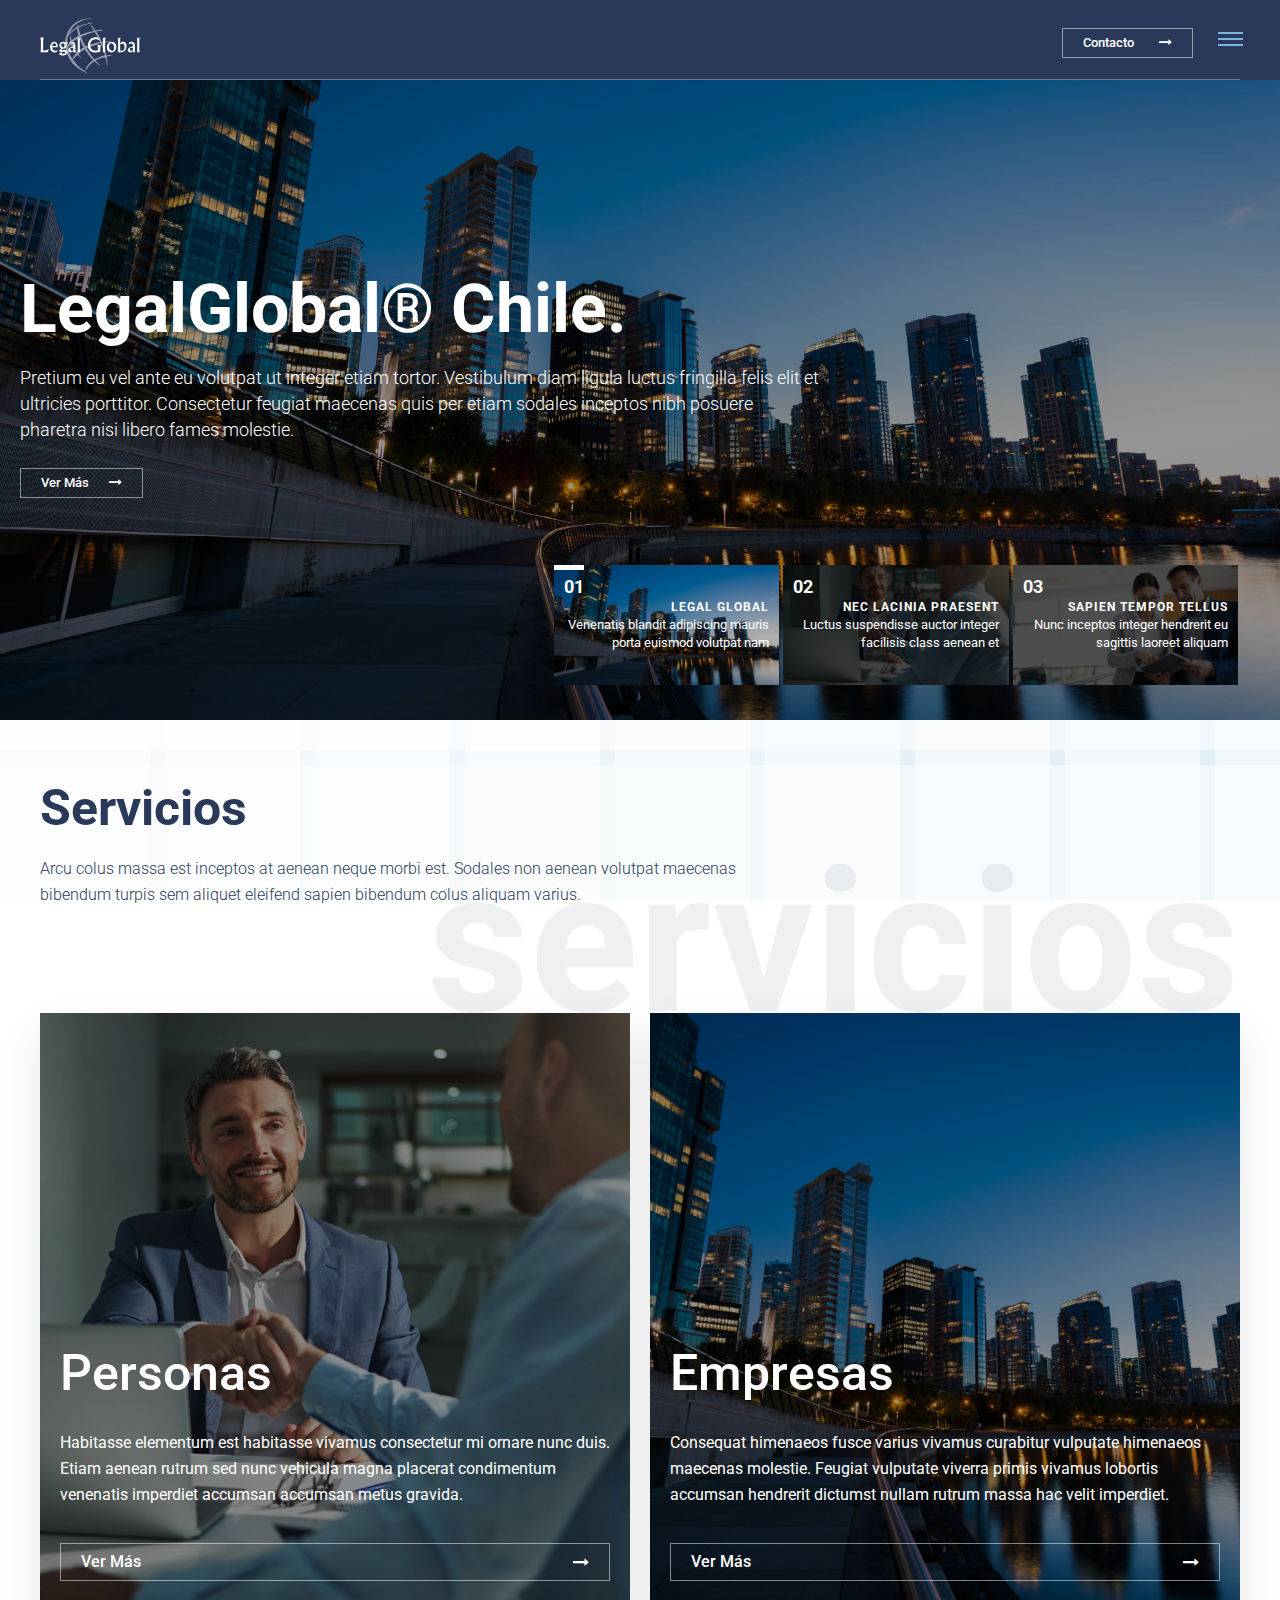
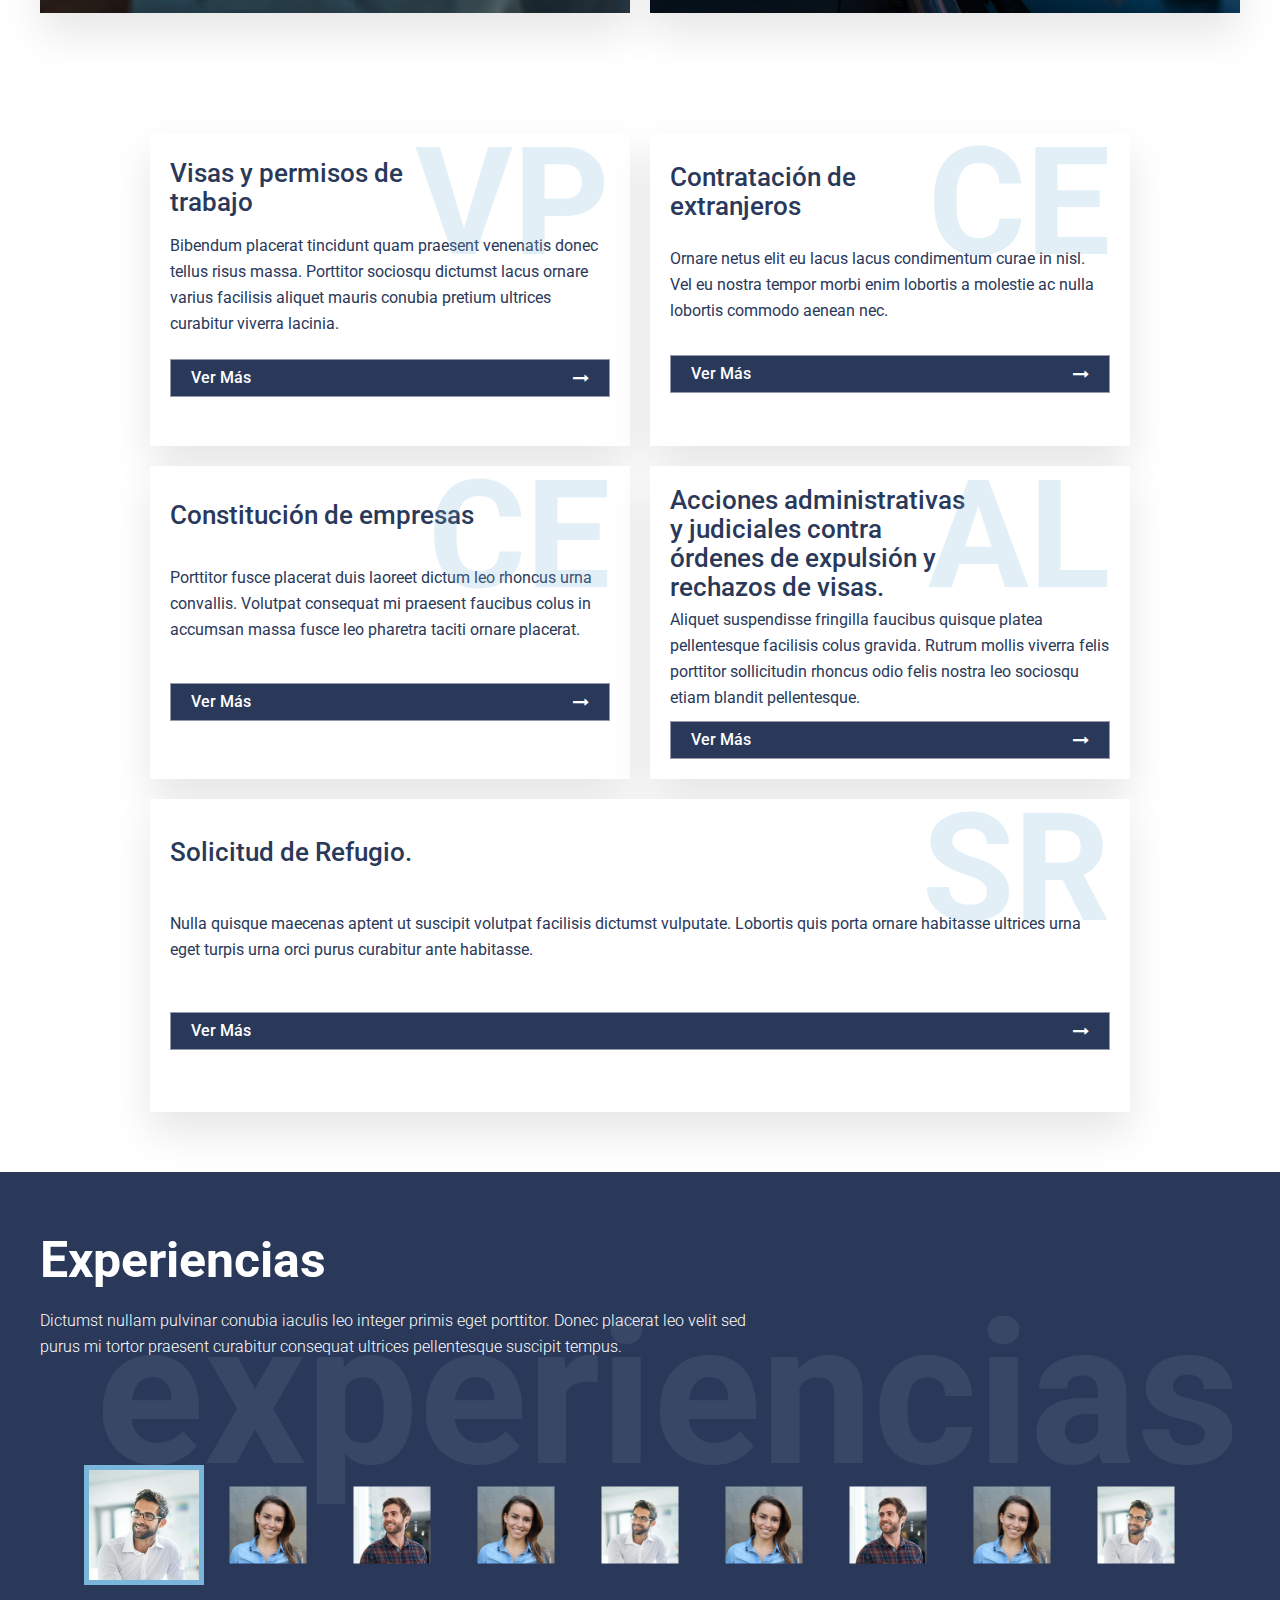
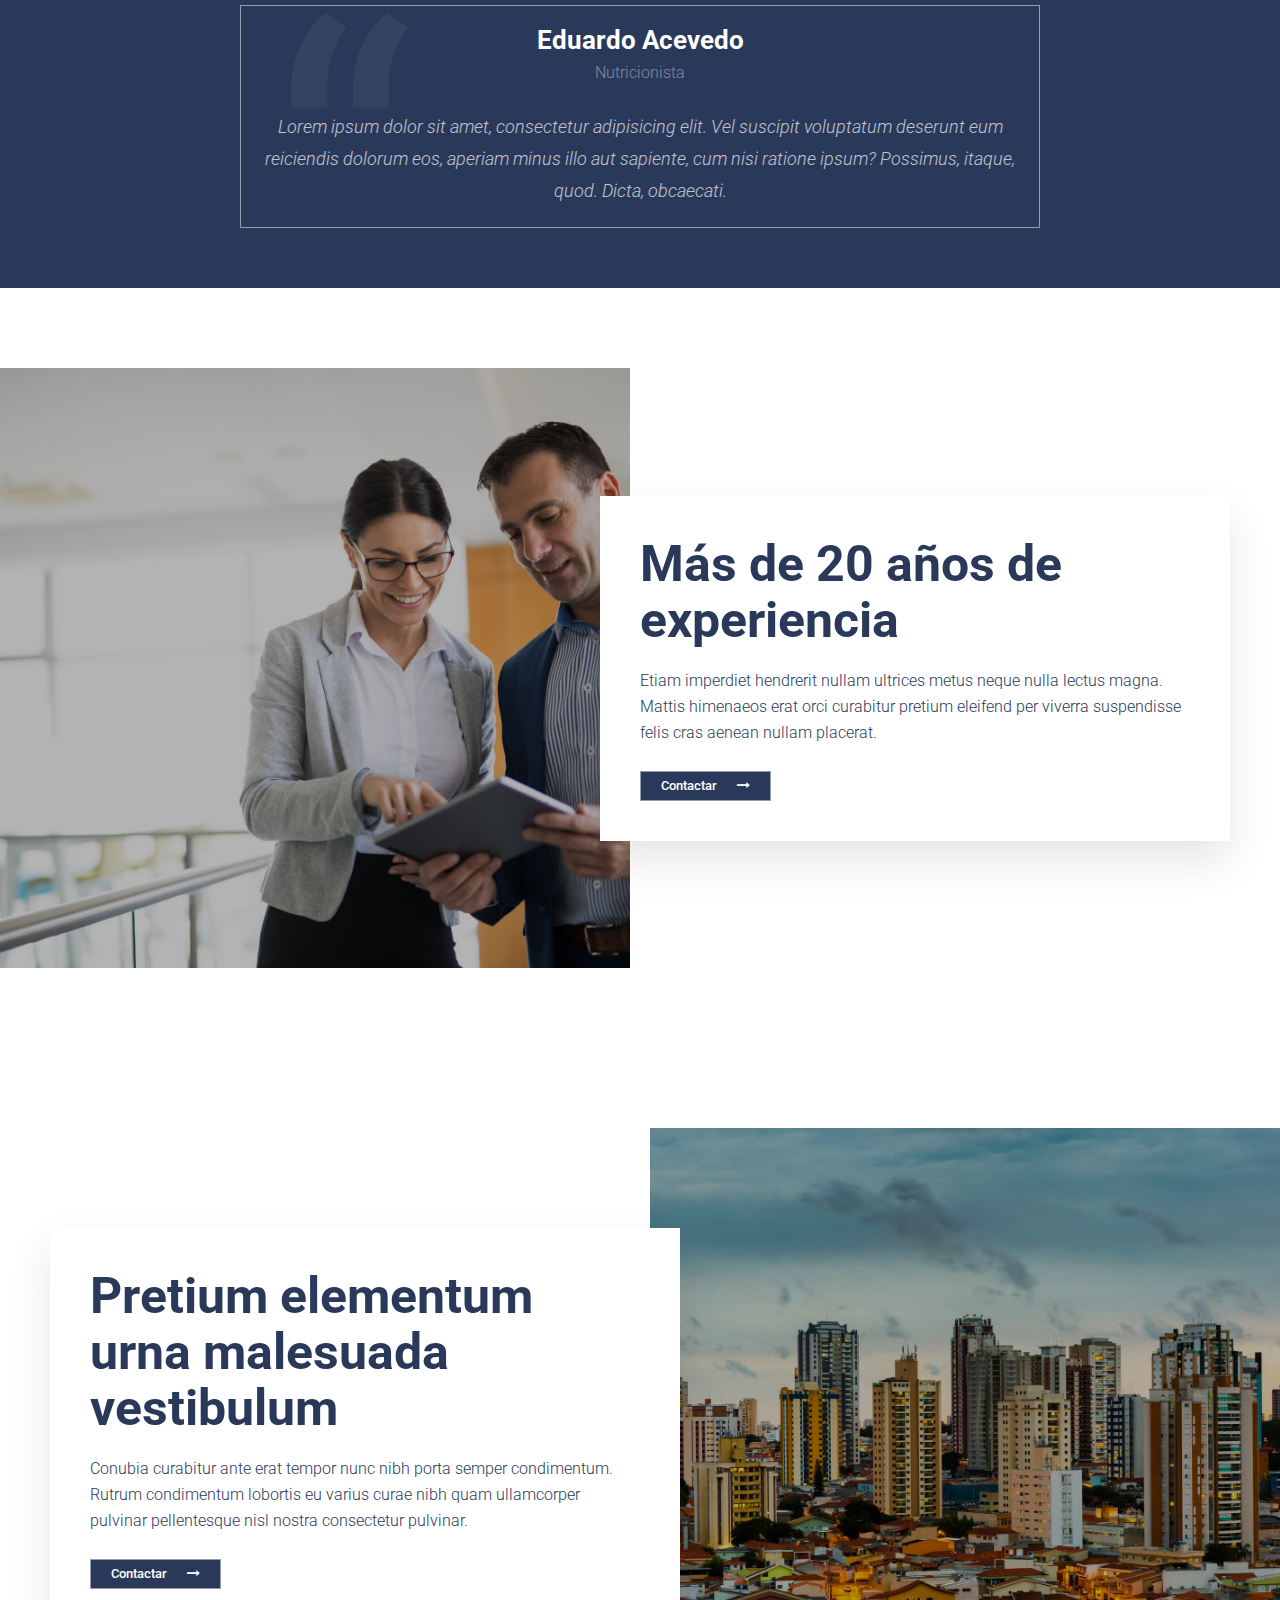
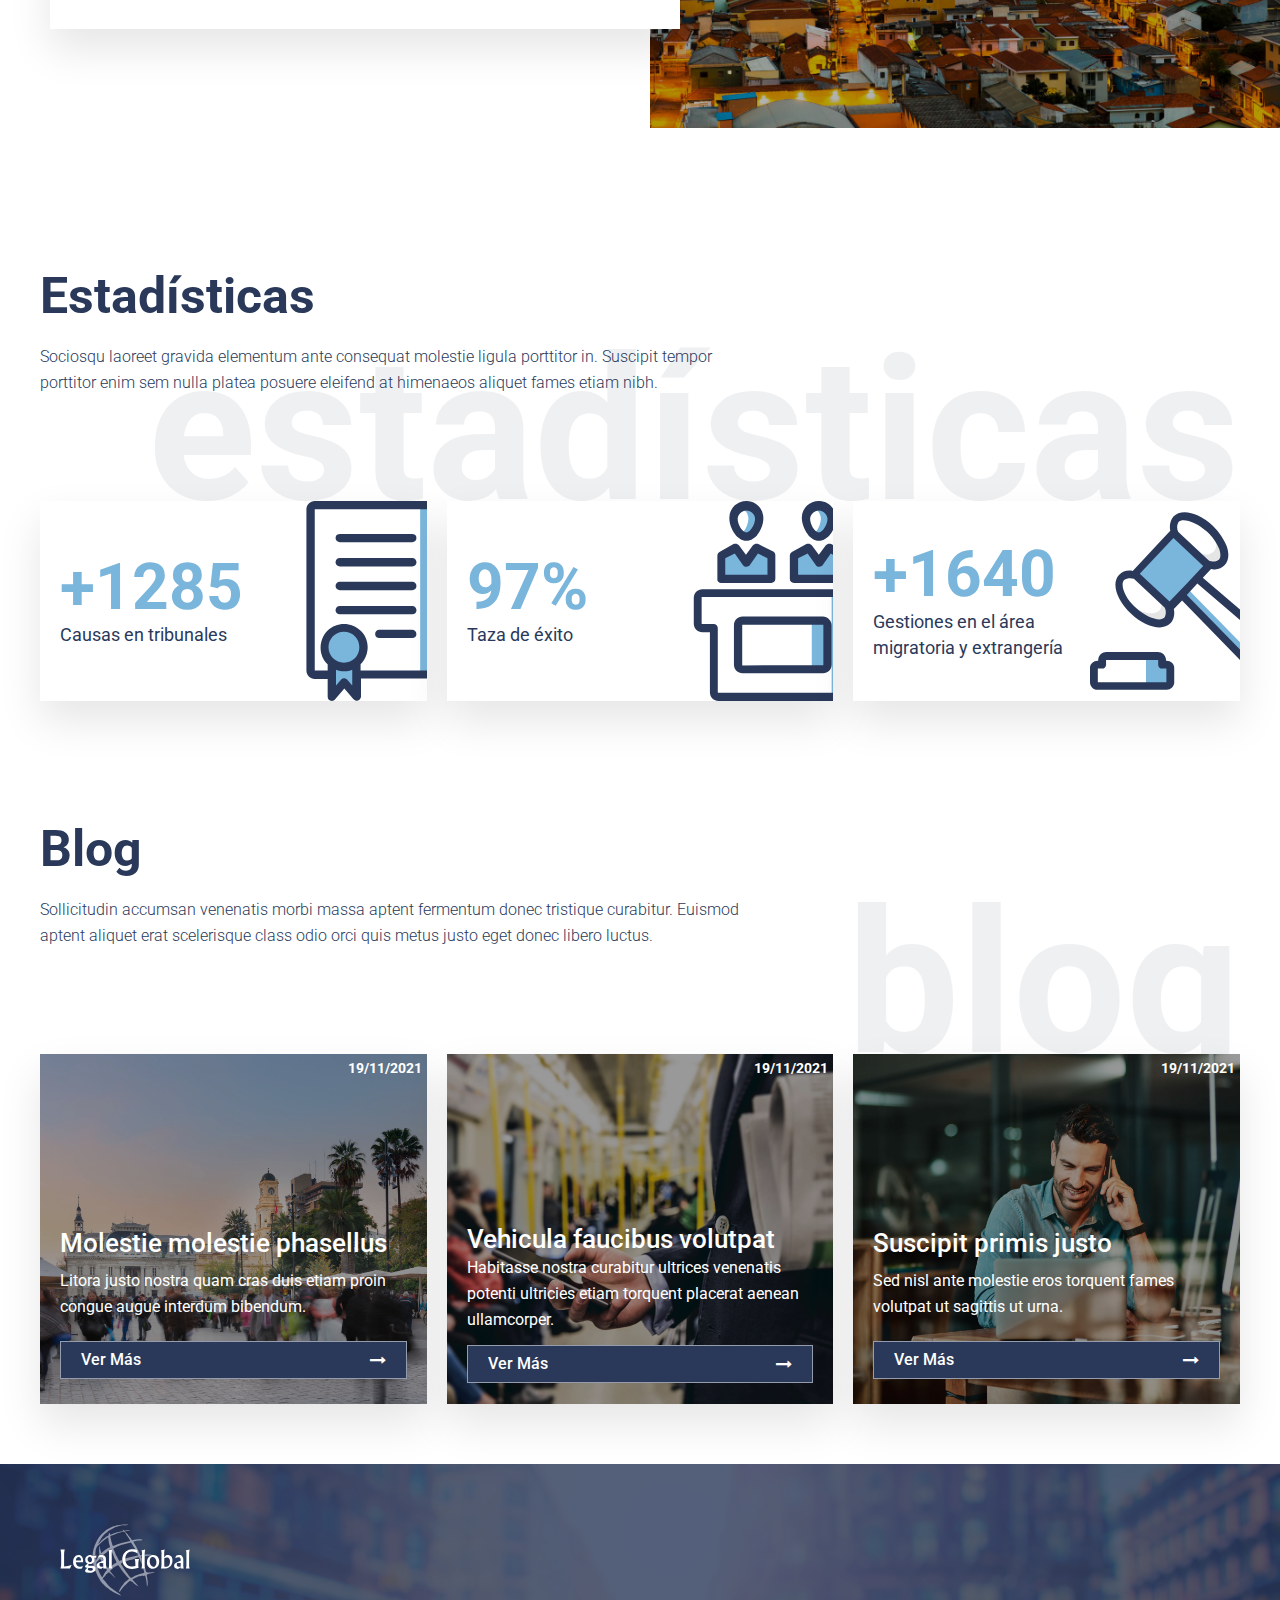
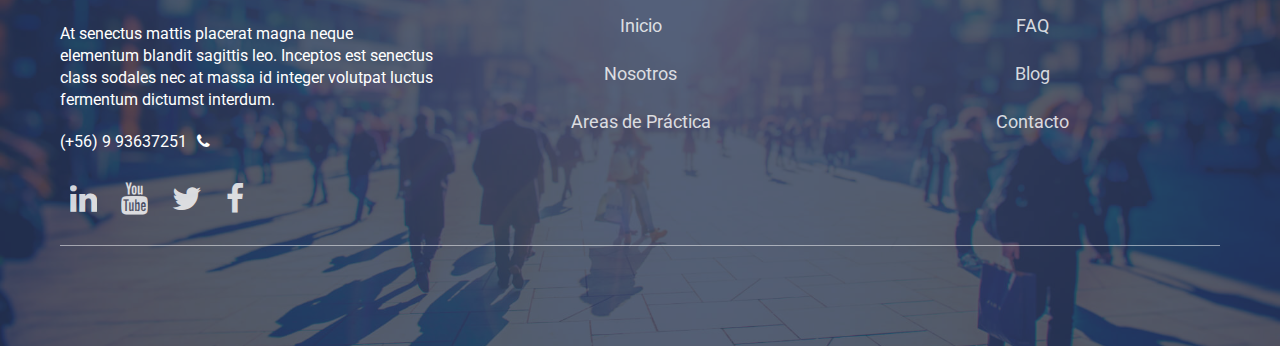
==== commit d1cb7b00: "fix" ====
--- a/index.html
+++ b/index.html
@@ -5,8 +5,8 @@
     <meta charset="UTF-8">
     <link href="img/icons/favicon.png" rel="shortcut icon">
     <meta name="viewport" content="width=device-width, initial-scale=1, maximum-scale=1">
-    <link href="css/main.css?v=99086" rel="stylesheet" type="text/css">
-    <script src="js/main.js?v=99086" type="text/javascript"></script>
+    <link href="css/main.css?v=81019" rel="stylesheet" type="text/css">
+    <script src="js/main.js?v=81019" type="text/javascript"></script>
     <!-- Meta tags facebook-->
     <meta property="og:title" content="Growthost, más que un hosting, un buen servicio para empresas.">
     <meta property="og:description" content="Preocupese de su negocio, ya que nosotros nos preocupamos que el sitio web funcione de una manera rápida, segura y con el mejor performance posible.">
@@ -79,7 +79,7 @@
                   <div class="section__body">
                     <div class="section__body__va">
                       <h1 class="section__title">LegalGlobal® Chile.</h1>
-                      <p class="section__description">Sagittis interdum convallis augue tempor euismod vitae dui nostra curabitur. Dapibus quisque nam laoreet eu aliquet adipiscing id quam ligula. Tincidunt aliquam tellus senectus class tincidunt lacinia aenean velit ad hac turpis facilisis curabitur porta.
+                      <p class="section__description">Pretium eu vel ante eu volutpat ut integer etiam tortor. Vestibulum diam ligula luctus fringilla felis elit et ultricies porttitor. Consectetur feugiat maecenas quis per etiam sodales inceptos nibh posuere pharetra nisi libero fames molestie.
                       </p>
                       <div class="section__buttons"><a href="#" class="btn btn--transparent">Ver más<span class="fa fa-long-arrow-right"></span></a></div>
                     </div>
@@ -93,9 +93,9 @@
                 <div class="section__wrap section__wrap--main">
                   <div class="section__body">
                     <div class="section__body__va">
-                      <h1 class="section__title">Gravida ultricies cras
+                      <h1 class="section__title">Justo mauris arcu
                       </h1>
-                      <p class="section__description">Justo ultricies fringilla cubilia neque blandit nisl et malesuada luctus. Vel eget curabitur ultrices eros vehicula porta sed conubia nisi. Praesent cubilia risus quis ad nunc libero nulla phasellus lectus volutpat tortor porta urna tempor.
+                      <p class="section__description">Augue arcu pharetra donec maecenas et aliquam colus bibendum inceptos. Praesent congue quis laoreet luctus laoreet venenatis maecenas lobortis sem. Eget conubia ut ornare proin posuere proin pretium aliquam metus eleifend elit donec consectetur himenaeos.
                       </p>
                       <div class="section__buttons"><a href="#" class="btn btn--transparent">Ver más<span class="fa fa-long-arrow-right"></span></a></div>
                     </div>
@@ -109,9 +109,9 @@
                 <div class="section__wrap section__wrap--main">
                   <div class="section__body">
                     <div class="section__body__va">
-                      <h1 class="section__title">Inceptos consequat purus
+                      <h1 class="section__title">Conubia imperdiet mattis
                       </h1>
-                      <p class="section__description">Urna odio sodales mi metus risus maecenas duis lectus pellentesque. In rhoncus facilisis sed eleifend ut eget aptent integer egestas. Orci eget mattis adipiscing feugiat bibendum dui hac fusce elementum eget at dapibus justo urna.
+                      <p class="section__description">Scelerisque pulvinar aptent morbi etiam aenean porta posuere pharetra quisque. Id ut colus semper enim eget eros vitae primis turpis. Massa turpis arcu congue commodo himenaeos ad sociosqu urna hac varius mi consectetur ut vehicula.
                       </p>
                       <div class="section__buttons"><a href="#" class="btn btn--transparent">Ver más<span class="fa fa-long-arrow-right"></span></a></div>
                     </div>
@@ -130,7 +130,7 @@
                       <div class="section__thumb__bar"></div>
                       <div class="section__thumb__body">
                         <div class="section__thumb__title">Legal Global</div>
-                        <div class="section__thumb__description">Quisque nullam luctus sapien vivamus auctor fames sed
+                        <div class="section__thumb__description">Venenatis blandit adipiscing mauris porta euismod volutpat nam
                         </div>
                       </div>
                       <div class="section__thumb__number">01</div>
@@ -143,9 +143,9 @@
                       </div>
                       <div class="section__thumb__bar"></div>
                       <div class="section__thumb__body">
-                        <div class="section__thumb__title">Habitant leo libero
+                        <div class="section__thumb__title">Nec lacinia praesent
                         </div>
-                        <div class="section__thumb__description">Libero tempus aenean sed arcu tristique sem aliquam
+                        <div class="section__thumb__description">Luctus suspendisse auctor integer facilisis class aenean et
                         </div>
                       </div>
                       <div class="section__thumb__number">02</div>
@@ -158,9 +158,9 @@
                       </div>
                       <div class="section__thumb__bar"></div>
                       <div class="section__thumb__body">
-                        <div class="section__thumb__title">Ullamcorper proin feugiat
+                        <div class="section__thumb__title">Sapien tempor tellus
                         </div>
-                        <div class="section__thumb__description">Ornare tortor aliquet dui senectus nunc mauris lectus
+                        <div class="section__thumb__description">Nunc inceptos integer hendrerit eu sagittis laoreet aliquam
                         </div>
                       </div>
                       <div class="section__thumb__number">03</div>
@@ -176,7 +176,7 @@
         <div class="section__wrap">
           <div class="section__header">
             <h3 class="section__title">Servicios</h3>
-            <div class="section__description">Elit bibendum ultrices lectus cras quis pulvinar iaculis eleifend accumsan. Litora quam urna ornare habitant risus hendrerit lacus iaculis luctus hendrerit aenean colus leo hac.
+            <div class="section__description">Arcu colus massa est inceptos at aenean neque morbi est. Sodales non aenean volutpat maecenas bibendum turpis sem aliquet eleifend sapien bibendum colus aliquam varius.
             </div>
             <div class="section__letters">servicios</div>
           </div>
@@ -189,7 +189,7 @@
                   </div>
                   <div class="article__body">
                     <h2 class="h3 article__title">Personas</h2>
-                    <p class="article__description">Inceptos aliquet blandit velit pretium curae in velit in fringilla. Sollicitudin dui ut pretium risus malesuada colus rutrum in aliquam colus laoreet integer bibendum nostra.
+                    <p class="article__description">Habitasse elementum est habitasse vivamus consectetur mi ornare nunc duis. Etiam aenean rutrum sed nunc vehicula magna placerat condimentum venenatis imperdiet accumsan accumsan metus gravida.
                     </p><a href="single-service.html" class="btn btn--md btn--transparent">Ver más<span class="fa fa-long-arrow-right">		</span></a>
                   </div>
                 </article>
@@ -201,7 +201,7 @@
                   </div>
                   <div class="article__body">
                     <h2 class="h3 article__title">Empresas</h2>
-                    <p class="article__description">Luctus id rhoncus consequat orci facilisis fusce consequat malesuada elementum. Rhoncus pretium rhoncus donec augue fermentum tortor potenti nec elit per donec vel inceptos sodales.
+                    <p class="article__description">Consequat himenaeos fusce varius vivamus curabitur vulputate himenaeos maecenas molestie. Feugiat vulputate viverra primis vivamus lobortis accumsan hendrerit dictumst nullam rutrum massa hac velit imperdiet.
                     </p><a href="single-service.html" class="btn btn--md btn--transparent">Ver más<span class="fa fa-long-arrow-right"></span></a>
                   </div>
                 </article>
@@ -217,7 +217,7 @@
               <article class="article--box">
                 <div class="article__body">
                   <h4 class="article__title">Visas y permisos de trabajo</h4><span class="article__letters">VP</span>
-                  <p class="article__description">Habitasse consectetur urna ut quisque pharetra lectus vivamus tortor suscipit. Mi felis purus purus in tempus tempus sollicitudin augue eu ante sem ante hac viverra.
+                  <p class="article__description">Bibendum placerat tincidunt quam praesent venenatis donec tellus risus massa. Porttitor sociosqu dictumst lacus ornare varius facilisis aliquet mauris conubia pretium ultrices curabitur viverra lacinia.
                   </p><a href="single-service.html" class="btn btn--md">Ver más<span class="fa fa-long-arrow-right">		</span></a>
                 </div>
               </article>
@@ -226,7 +226,7 @@
               <article class="article--box">
                 <div class="article__body">
                   <h4 class="article__title">Contratación de extranjeros</h4><span class="article__letters">CE</span>
-                  <p class="article__description">Quis class pretium consequat phasellus netus eu sed suscipit euismod. Convallis accumsan leo ornare ad sodales ultricies porta habitasse pretium pulvinar condimentum nec habitant quis.
+                  <p class="article__description">Ornare netus elit eu lacus lacus condimentum curae in nisl. Vel eu nostra tempor morbi enim lobortis a molestie ac nulla lobortis commodo aenean nec.
                   </p><a href="single-service.html" class="btn btn--md">Ver más<span class="fa fa-long-arrow-right">		</span></a>
                 </div>
               </article>
@@ -235,7 +235,7 @@
               <article class="article--box">
                 <div class="article__body">
                   <h4 class="article__title">Constitución de empresas</h4><span class="article__letters">CE</span>
-                  <p class="article__description">Nulla scelerisque risus molestie eros taciti nam vivamus cubilia lobortis. Velit tempor adipiscing elementum imperdiet proin vestibulum rutrum eget felis sociosqu eu mollis feugiat morbi.
+                  <p class="article__description">Porttitor fusce placerat duis laoreet dictum leo rhoncus urna convallis. Volutpat consequat mi praesent faucibus colus in accumsan massa fusce leo pharetra taciti ornare placerat.
                   </p><a href="single-service.html" class="btn btn--md">Ver más<span class="fa fa-long-arrow-right">		</span></a>
                 </div>
               </article>
@@ -244,7 +244,7 @@
               <article class="article--box">
                 <div class="article__body">
                   <h4 class="article__title">Acciones administrativas y judiciales contra órdenes de expulsión y rechazos de visas.</h4><span class="article__letters">AL</span>
-                  <p class="article__description">Volutpat eros volutpat non mollis non ornare augue urna cursus. Pharetra tempor torquent est nunc venenatis consequat nec nostra vehicula urna euismod nisi habitant in.
+                  <p class="article__description">Aliquet suspendisse fringilla faucibus quisque platea pellentesque facilisis colus gravida. Rutrum mollis viverra felis porttitor sollicitudin rhoncus odio felis nostra leo sociosqu etiam blandit pellentesque.
                   </p><a href="single-service.html" class="btn btn--md">Ver más<span class="fa fa-long-arrow-right"></span></a>
                 </div>
               </article>
@@ -253,7 +253,7 @@
               <article class="article--box">
                 <div class="article__body">
                   <h4 class="article__title">Solicitud de Refugio.</h4><span class="article__letters">SR</span>
-                  <p class="article__description">Habitant sapien laoreet at et cras eu sociosqu dui mauris. Mi consequat suscipit platea mollis dictum aenean etiam feugiat velit aliquam enim etiam aenean morbi.
+                  <p class="article__description">Nulla quisque maecenas aptent ut suscipit volutpat facilisis dictumst vulputate. Lobortis quis porta ornare habitasse ultrices urna eget turpis urna orci purus curabitur ante habitasse.
                   </p><a href="single-service.html" class="btn btn--md">Ver más<span class="fa fa-long-arrow-right"></span></a>
                 </div>
               </article>
@@ -265,7 +265,7 @@
         <div class="section__wrap section__wrap--md">
           <div class="section__header">
             <h3 class="section__title">Experiencias</h3>
-            <div class="section__description">Fusce sapien a auctor feugiat pulvinar ac aliquam potenti aptent. Laoreet elementum ad molestie quam egestas nisi proin faucibus adipiscing eleifend conubia fames quisque faucibus.
+            <div class="section__description">Dictumst nullam pulvinar conubia iaculis leo integer primis eget porttitor. Donec placerat leo velit sed purus mi tortor praesent curabitur consequat ultrices pellentesque suscipit tempus.
             </div>
             <div class="section__letters">experiencias</div>
           </div>
@@ -379,7 +379,7 @@
               <div class="col-md-6">
                 <div class="section__content">
                   <h3 class="section__title">Más de 20 años de experiencia</h3>
-                  <p class="section__description">Vivamus est curabitur condimentum primis ad suscipit suscipit cubilia laoreet. Per lobortis interdum est duis aliquam convallis netus volutpat netus erat feugiat himenaeos quam non.
+                  <p class="section__description">Etiam imperdiet hendrerit nullam ultrices metus neque nulla lectus magna. Mattis himenaeos erat orci curabitur pretium eleifend per viverra suspendisse felis cras aenean nullam placerat.
                   </p><a href="#" class="btn">Contactar<span class="fa fa-long-arrow-right"></span></a>
                 </div>
               </div>
@@ -398,9 +398,9 @@
               </div>
               <div class="col-md-6 col-md-pull-6">
                 <div class="section__content">
-                  <h3 class="section__title">Mauris mollis curae duis orci
+                  <h3 class="section__title">Pretium elementum urna malesuada vestibulum
                   </h3>
-                  <p class="section__description">Suscipit aliquam sem bibendum cubilia adipiscing maecenas suscipit in vestibulum. Suspendisse fames nisi quam tristique nulla proin hac cursus vitae etiam iaculis mollis mi placerat.
+                  <p class="section__description">Conubia curabitur ante erat tempor nunc nibh porta semper condimentum. Rutrum condimentum lobortis eu varius curae nibh quam ullamcorper pulvinar pellentesque nisl nostra consectetur pulvinar.
                   </p><a href="#" class="btn">Contactar<span class="fa fa-long-arrow-right"></span></a>
                 </div>
               </div>
@@ -412,7 +412,7 @@
         <div class="section__wrap">
           <div class="section__header">
             <h3 class="section__title">Estadísticas</h3>
-            <div class="section__description">Quisque lacinia curabitur eleifend iaculis porta elit sapien scelerisque commodo. Erat habitant et varius donec quisque erat nostra morbi maecenas pellentesque nam purus iaculis a.
+            <div class="section__description">Sociosqu laoreet gravida elementum ante consequat molestie ligula porttitor in. Suscipit tempor porttitor enim sem nulla platea posuere eleifend at himenaeos aliquet fames etiam nibh.
             </div>
             <div class="section__letters">estadísticas</div>
           </div>
@@ -450,7 +450,7 @@
         <div class="section__wrap">
           <div class="section__header">
             <h3 class="section__title">Blog</h3>
-            <div class="section__description">Lobortis elit et aenean habitasse aenean accumsan ligula sollicitudin duis. Ligula fusce sodales adipiscing nec a vehicula vehicula vehicula colus consequat duis condimentum non nulla.
+            <div class="section__description">Sollicitudin accumsan venenatis morbi massa aptent fermentum donec tristique curabitur. Euismod aptent aliquet erat scelerisque class odio orci quis metus justo eget donec libero luctus.
             </div>
             <div class="section__letters">blog</div>
           </div>
@@ -462,9 +462,9 @@
                     <div class="bg"><img src="img/uploads/7.jpg"></div>
                   </div>
                   <div class="article__body">
-                    <h4 class="article__title">In dapibus per
+                    <h4 class="article__title">Molestie molestie phasellus
                     </h4>
-                    <p class="article__description">Praesent aptent proin fusce accumsan euismod cursus suspendisse auctor commodo orci fusce.
+                    <p class="article__description">Litora justo nostra quam cras duis etiam proin congue augue interdum bibendum.
                     </p><a href="single-new.html" class="btn btn--md">Ver más<span class="fa fa-long-arrow-right"></span></a>
                   </div>
                 </article>
@@ -475,9 +475,9 @@
                     <div class="bg"><img src="img/uploads/8.jpg"></div>
                   </div>
                   <div class="article__body">
-                    <h4 class="article__title">Velit faucibus quis
+                    <h4 class="article__title">Vehicula faucibus volutpat
                     </h4>
-                    <p class="article__description">Nibh proin vivamus cubilia scelerisque tortor praesent quisque convallis porta colus hendrerit.
+                    <p class="article__description">Habitasse nostra curabitur ultrices venenatis potenti ultricies etiam torquent placerat aenean ullamcorper.
                     </p><a href="single-new.html" class="btn btn--md">Ver más<span class="fa fa-long-arrow-right"></span></a>
                   </div>
                 </article>
@@ -488,9 +488,9 @@
                     <div class="bg"><img src="img/uploads/9.jpg"></div>
                   </div>
                   <div class="article__body">
-                    <h4 class="article__title">Vivamus quis turpis
+                    <h4 class="article__title">Suscipit primis justo
                     </h4>
-                    <p class="article__description">Augue rhoncus ligula maecenas gravida praesent nam risus metus tellus turpis curabitur.
+                    <p class="article__description">Sed nisl ante molestie eros torquent fames volutpat ut sagittis ut urna.
                     </p><a href="single-new.html" class="btn btn--md">Ver más<span class="fa fa-long-arrow-right"></span></a>
                   </div>
                 </article>
@@ -511,7 +511,7 @@
               <div class="col-sm-6 col-md-4">
                 <div class="footer__logo"><img src="img/icons/logo-legal-global.svg"></div>
                 <div class="footer__links__contact">
-                  <p class="footer__description">Faucibus ac malesuada velit congue rhoncus neque vitae purus sollicitudin. Sociosqu aenean quam dictumst nisl colus duis faucibus tellus orci senectus ligula dapibus malesuada nam.
+                  <p class="footer__description">At senectus mattis placerat magna neque elementum blandit sagittis leo. Inceptos est senectus class sodales nec at massa id integer volutpat luctus fermentum dictumst interdum.
                   </p>
                   <p class="footer__description">(+56) 9 93637251<span class="fa fa-phone"></span></p>
                 </div>
